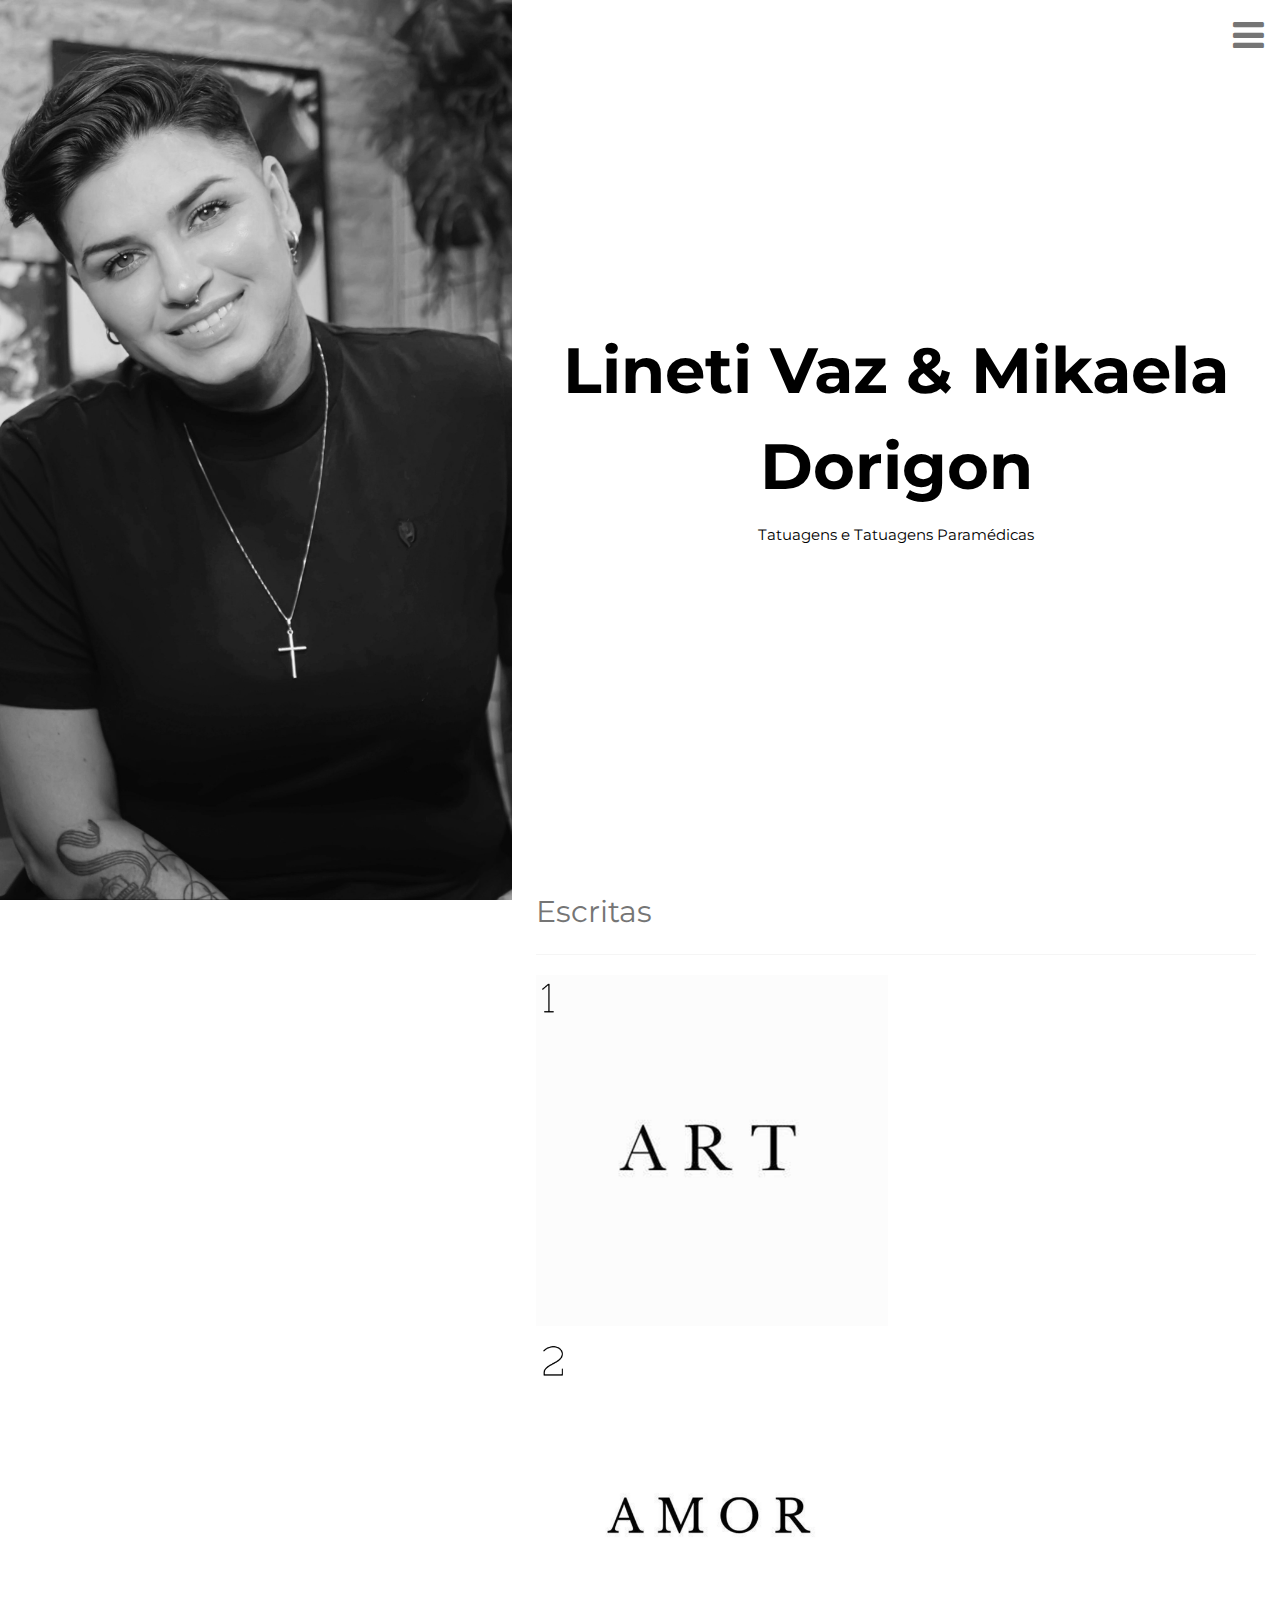
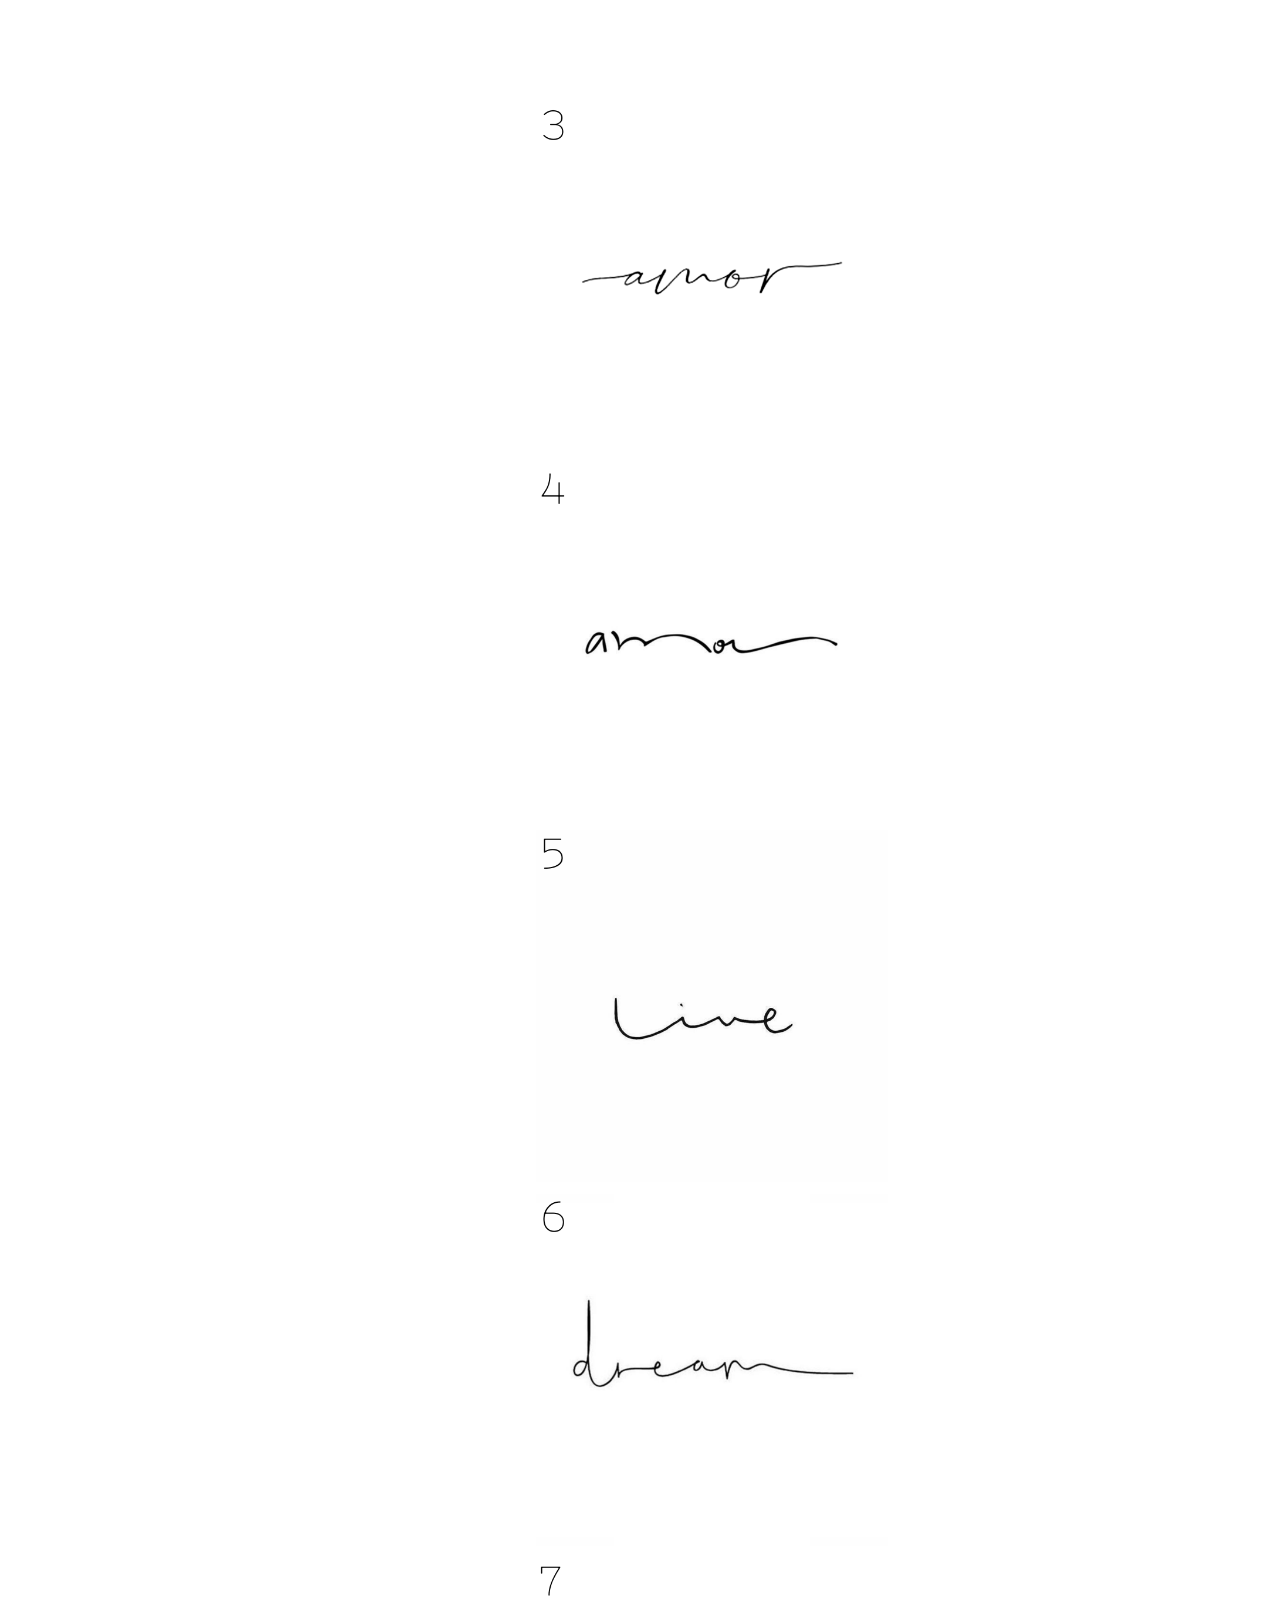
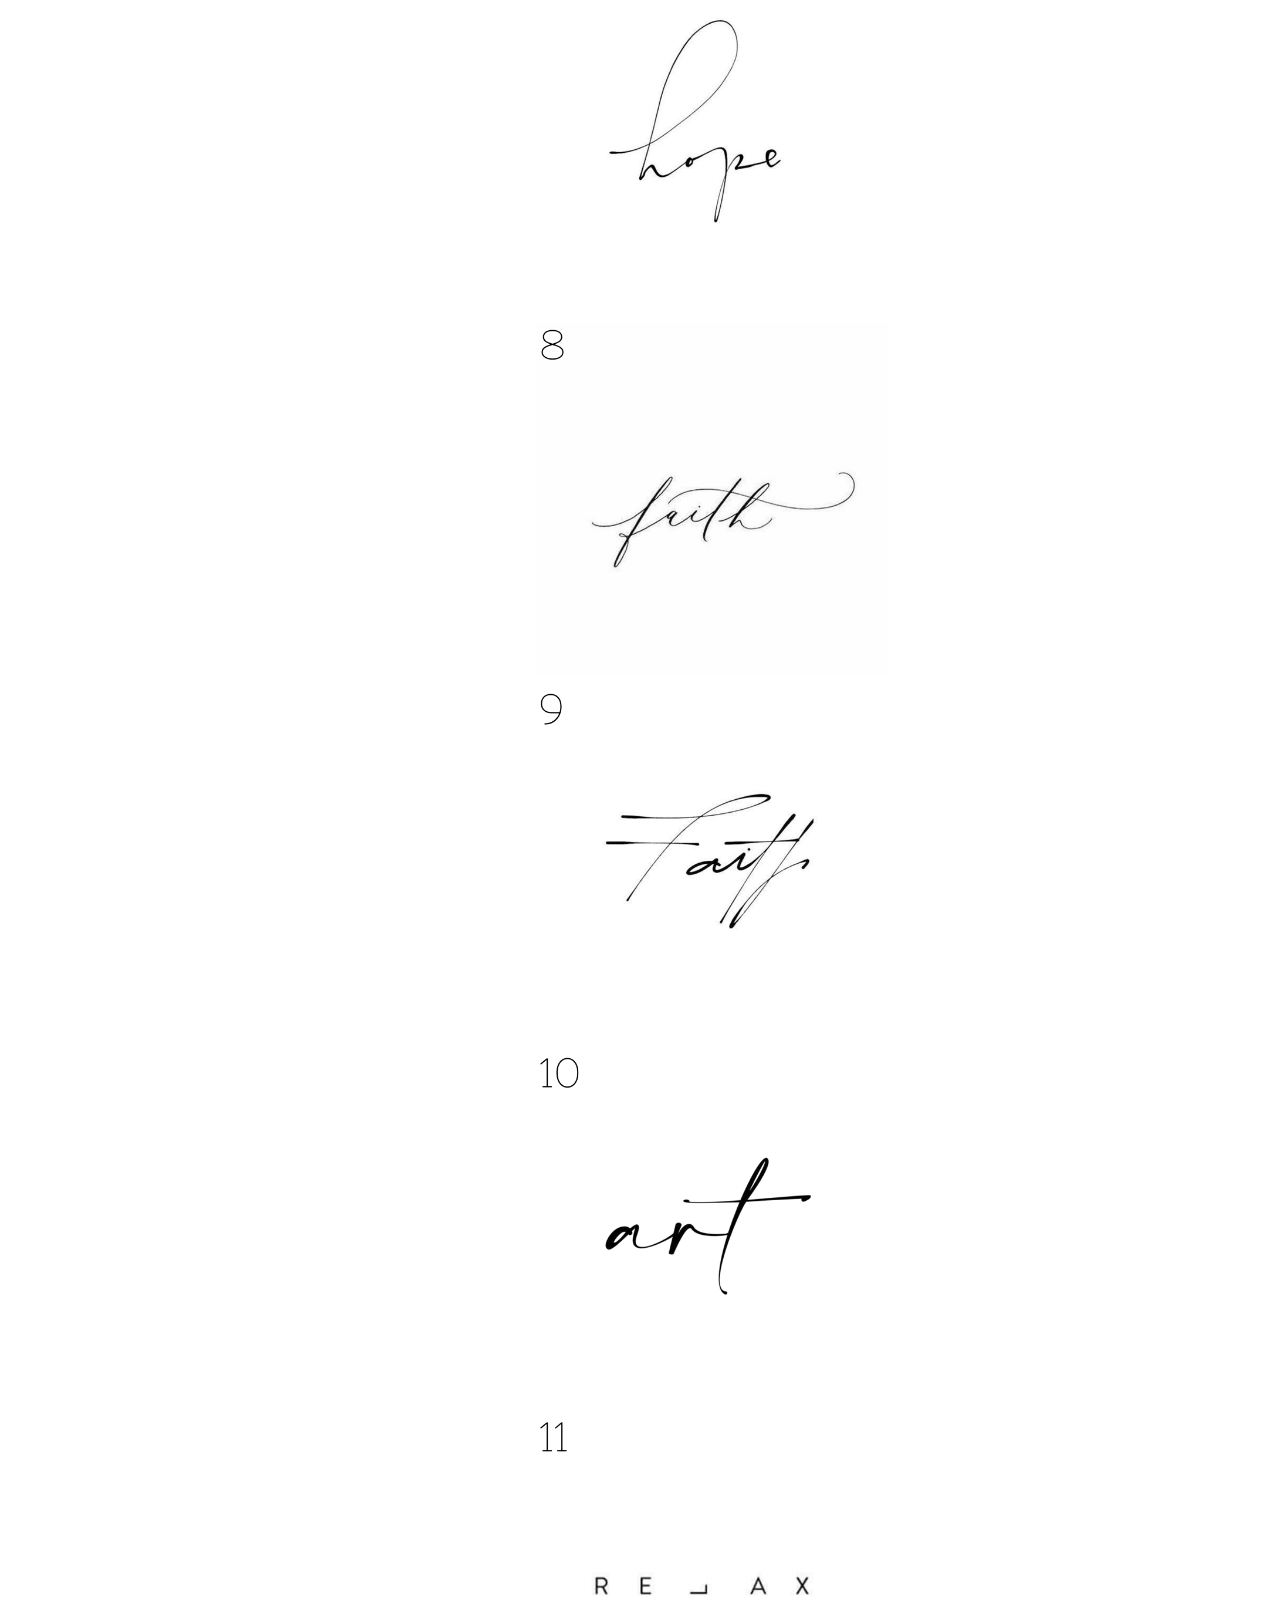
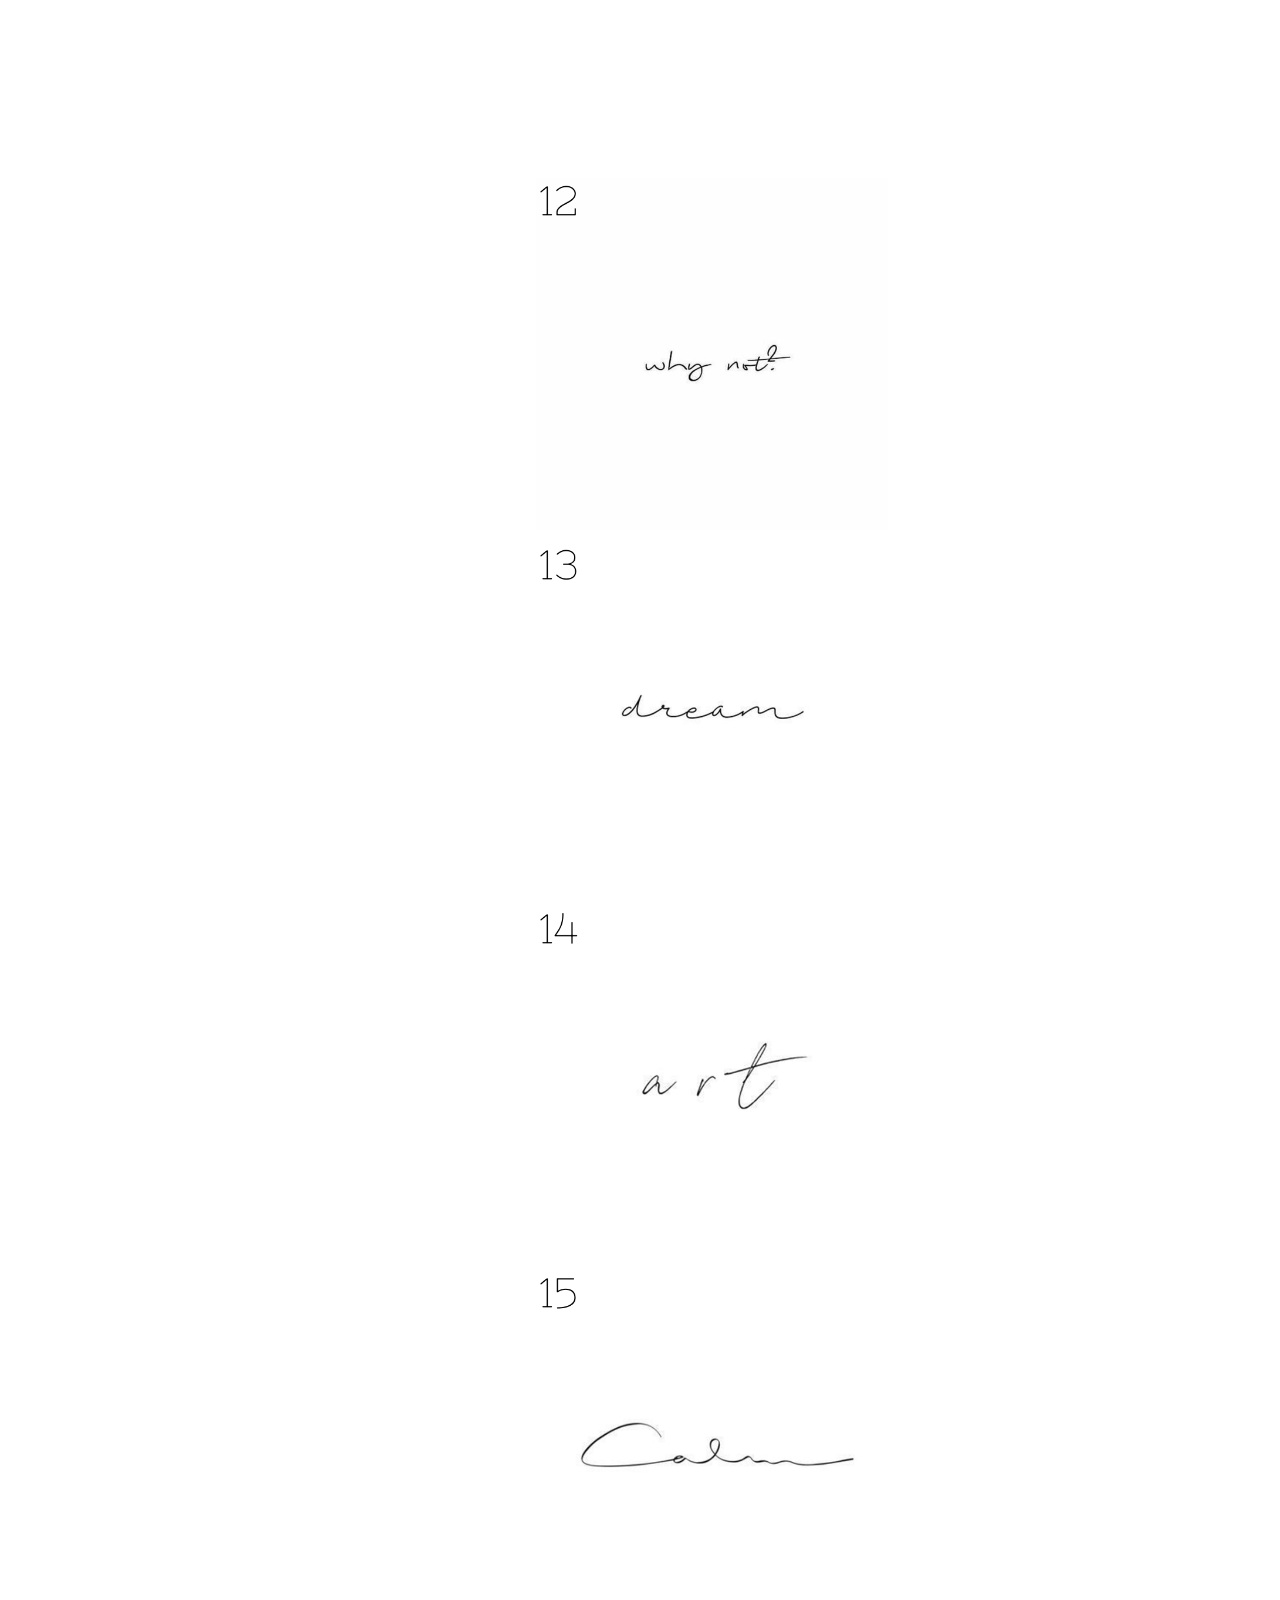
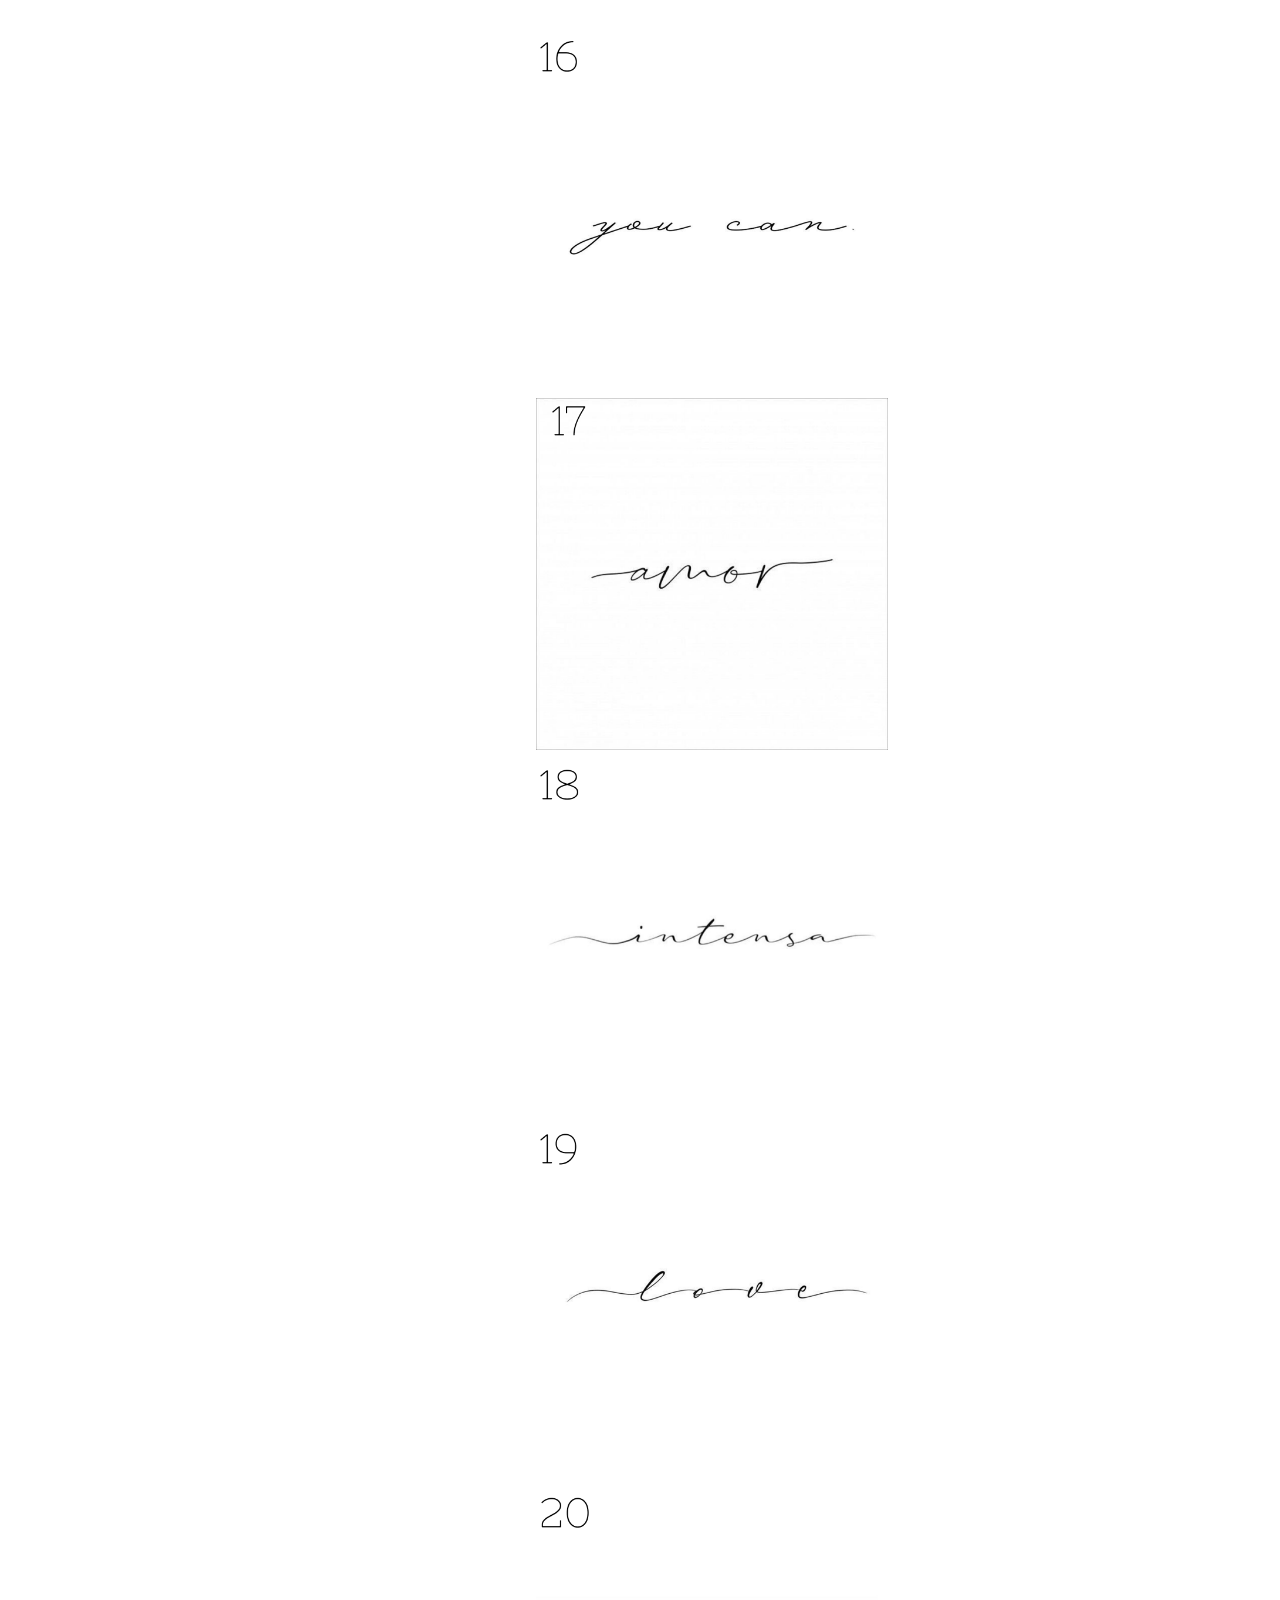
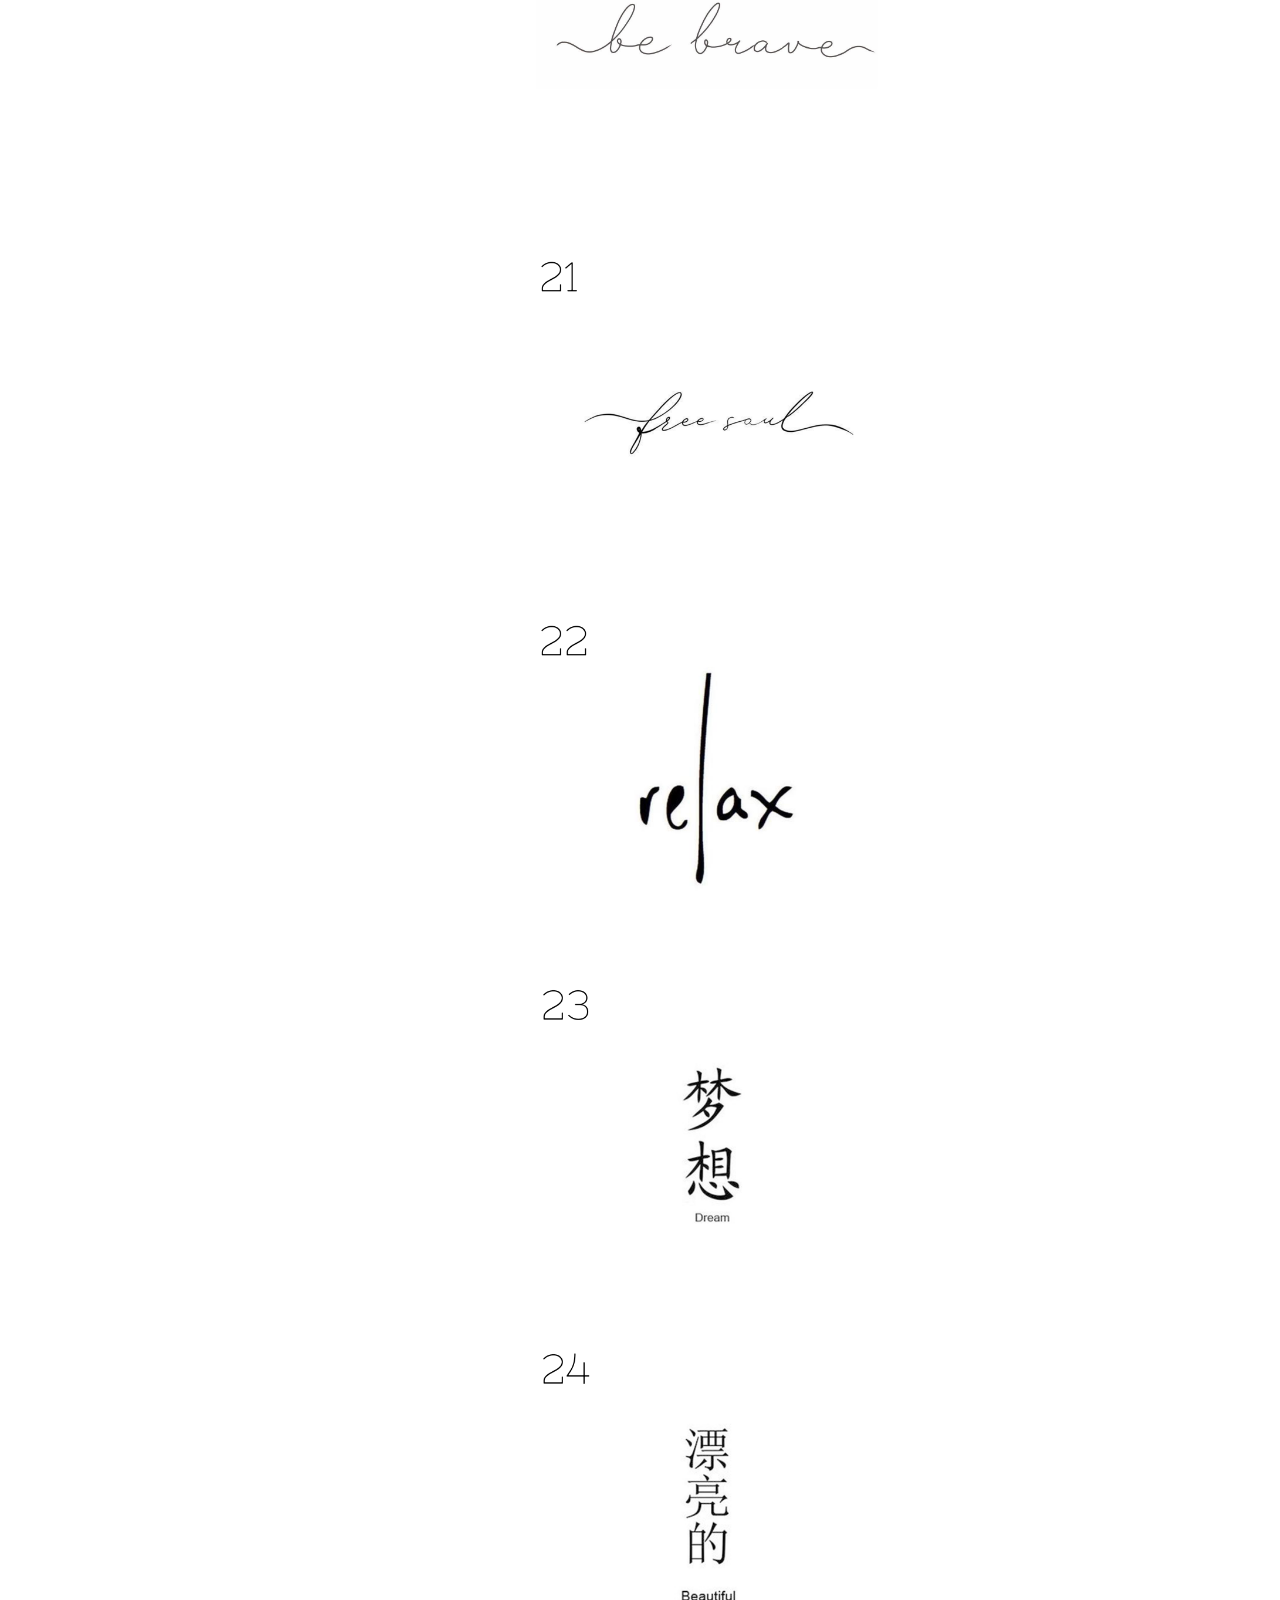
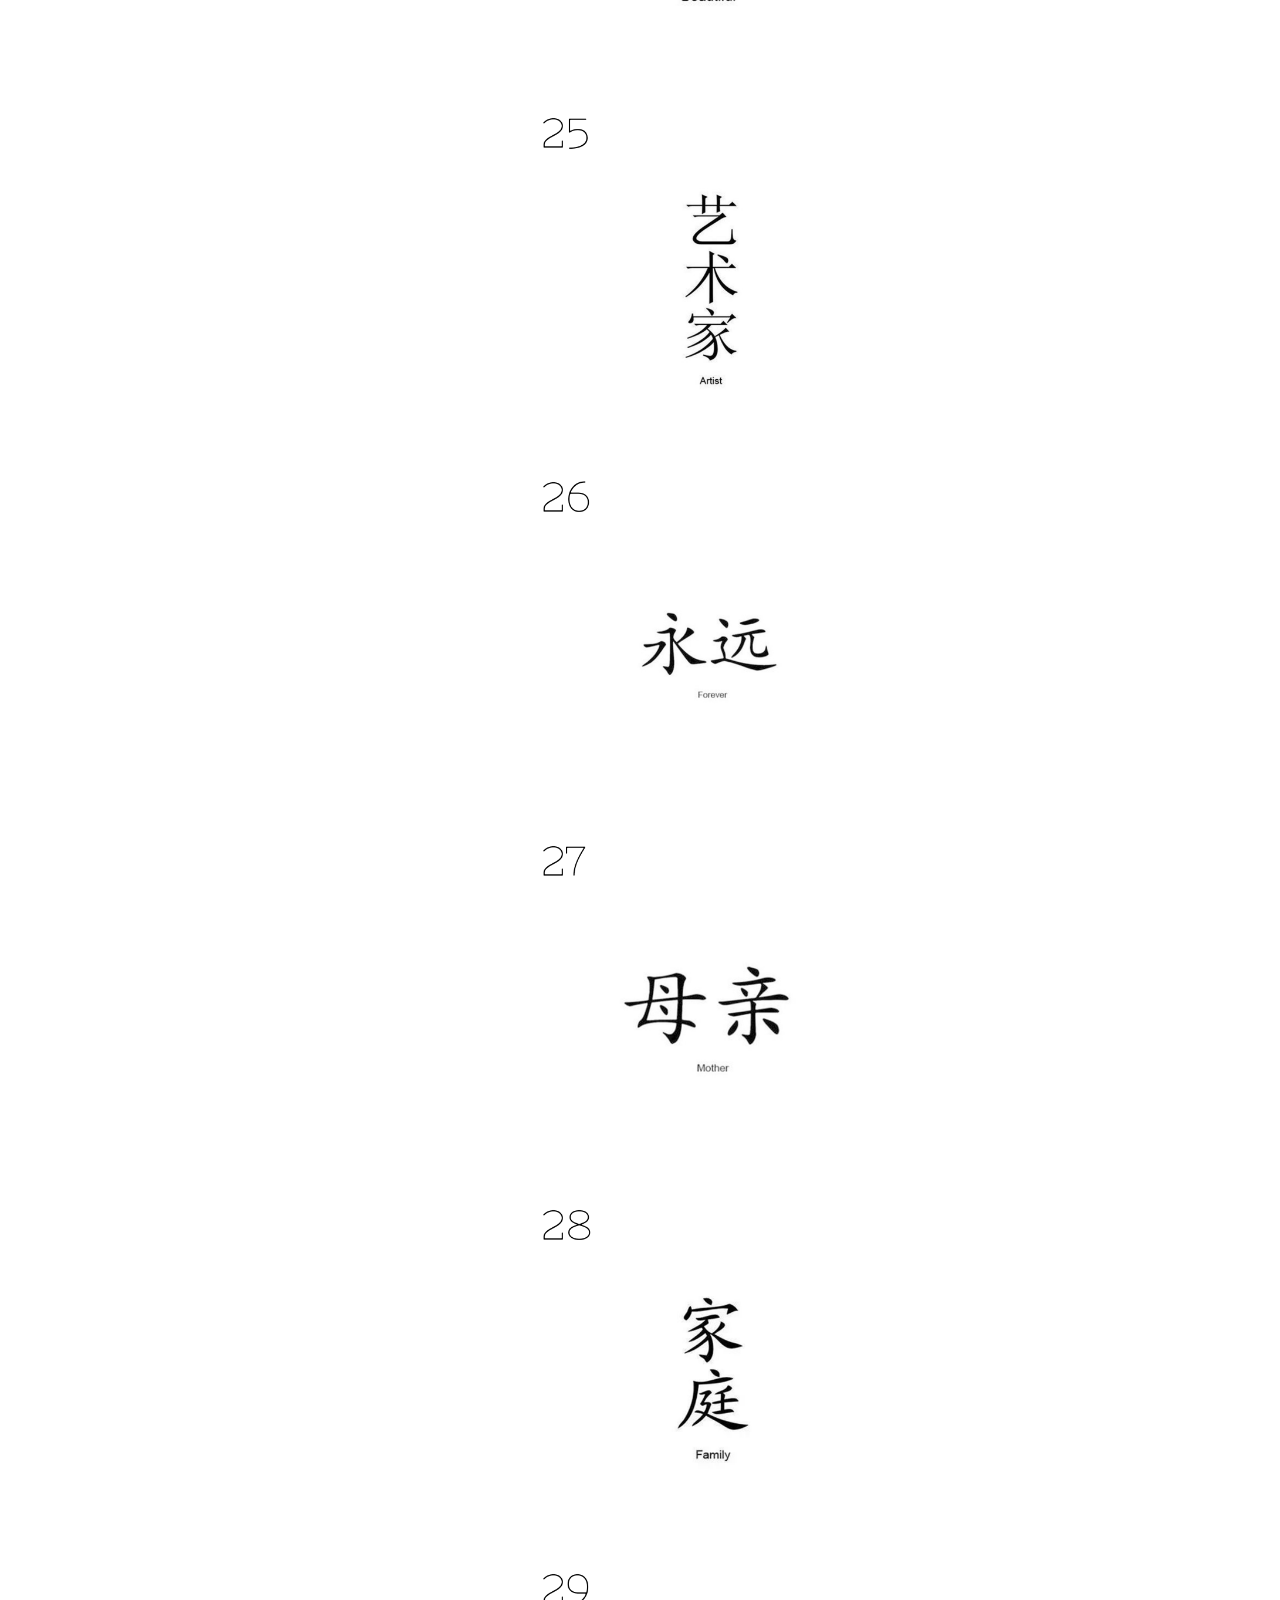
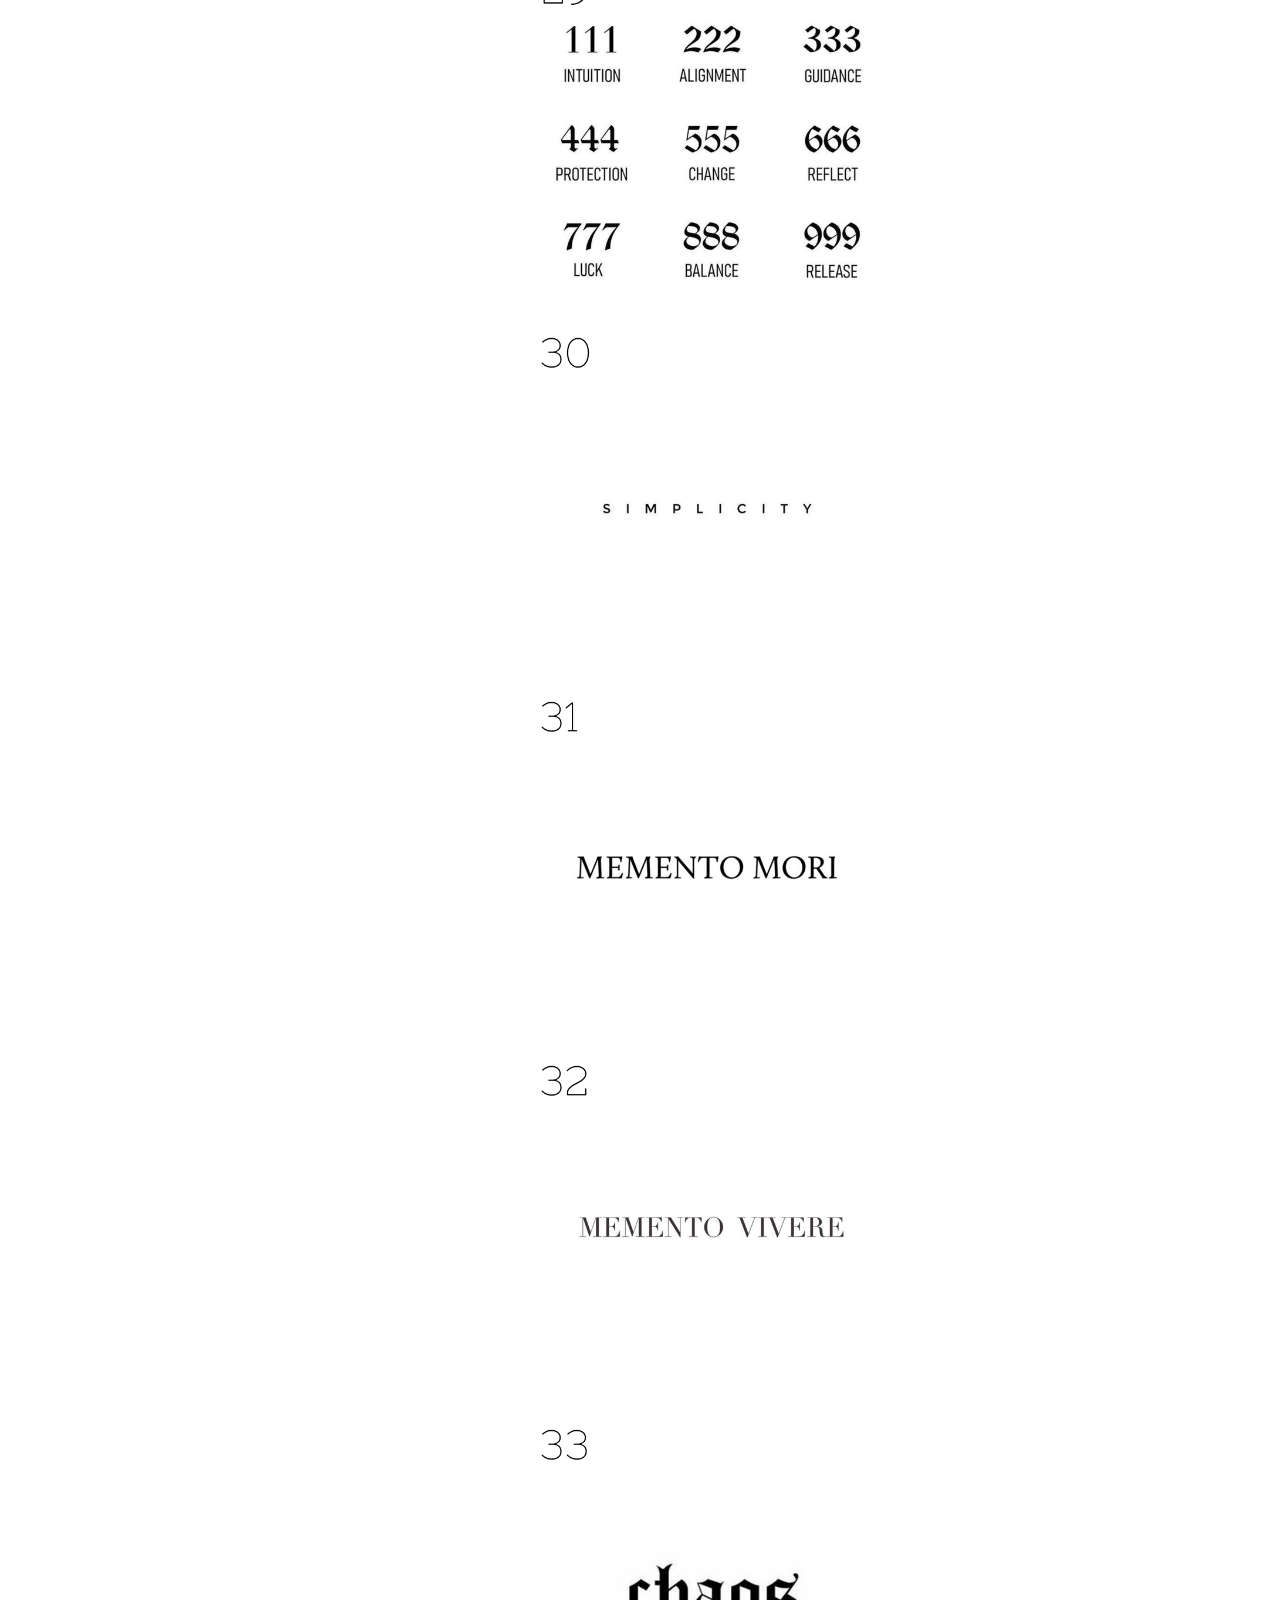
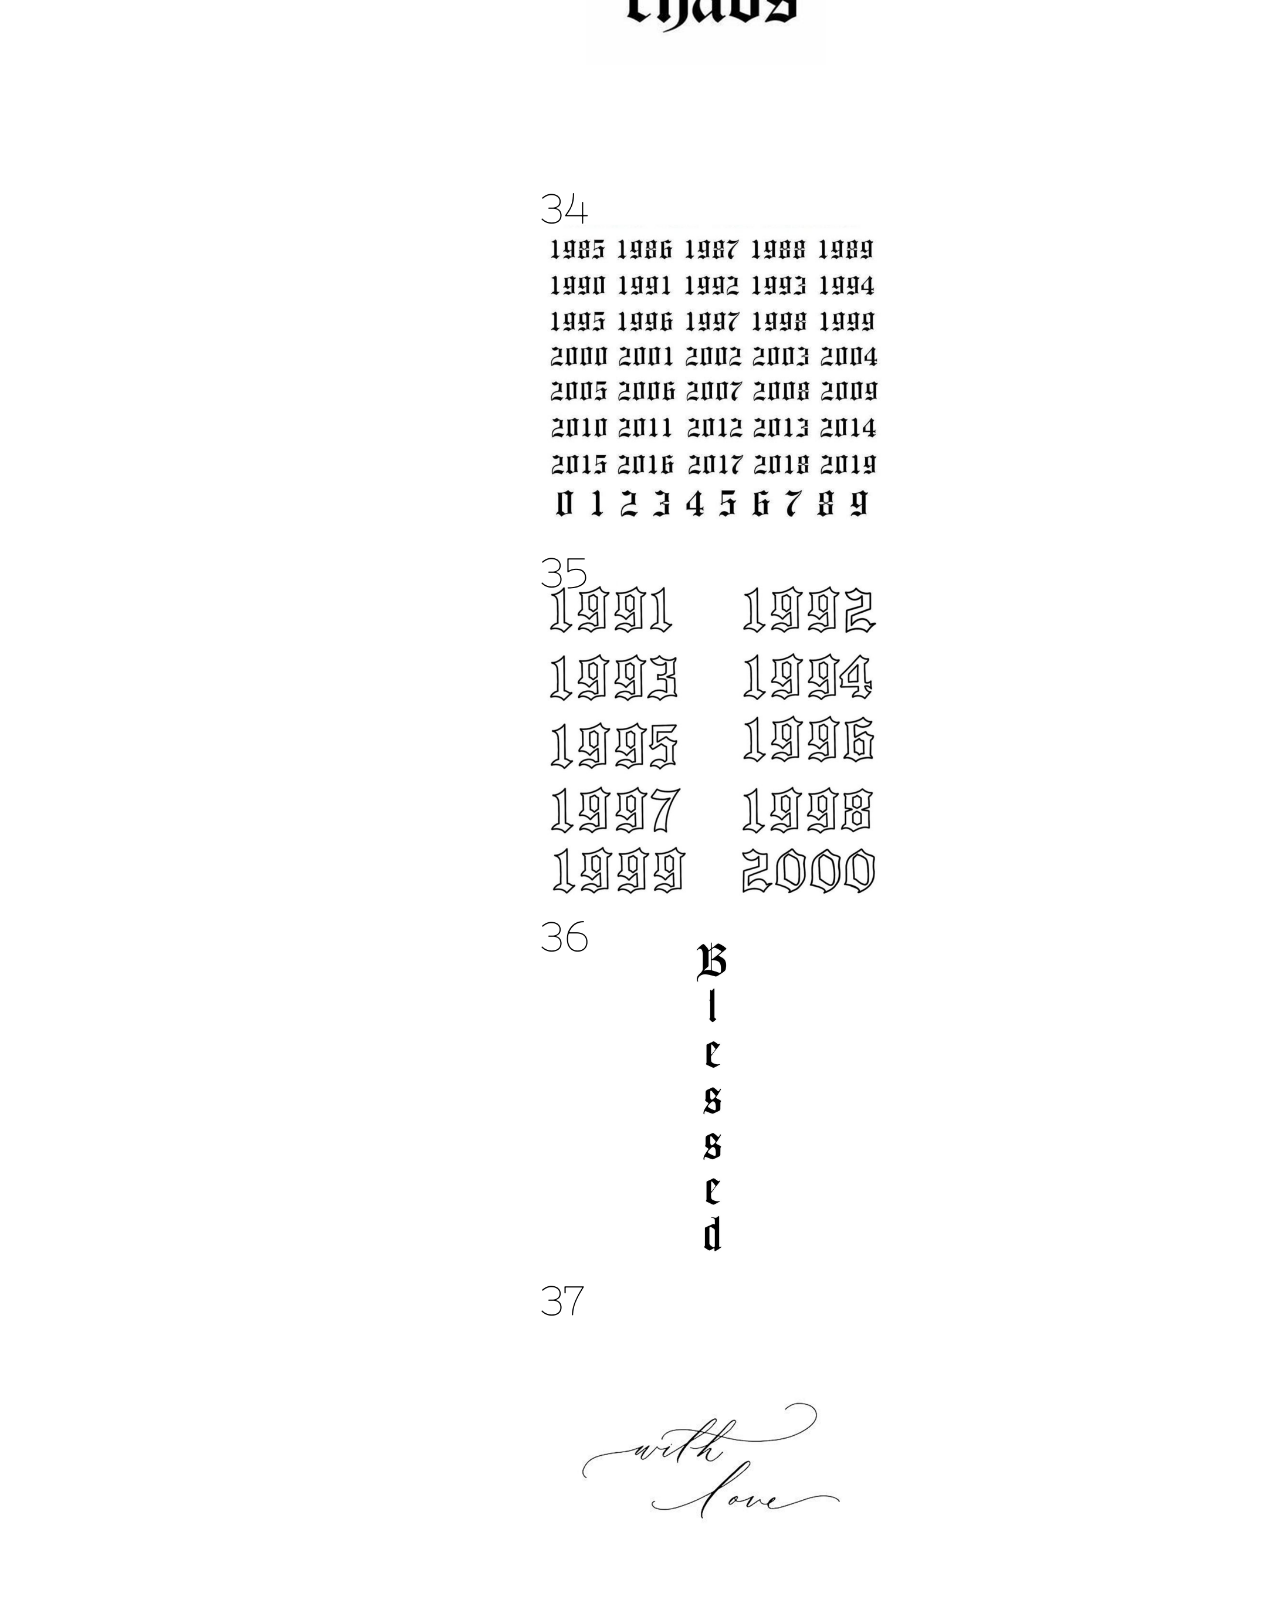
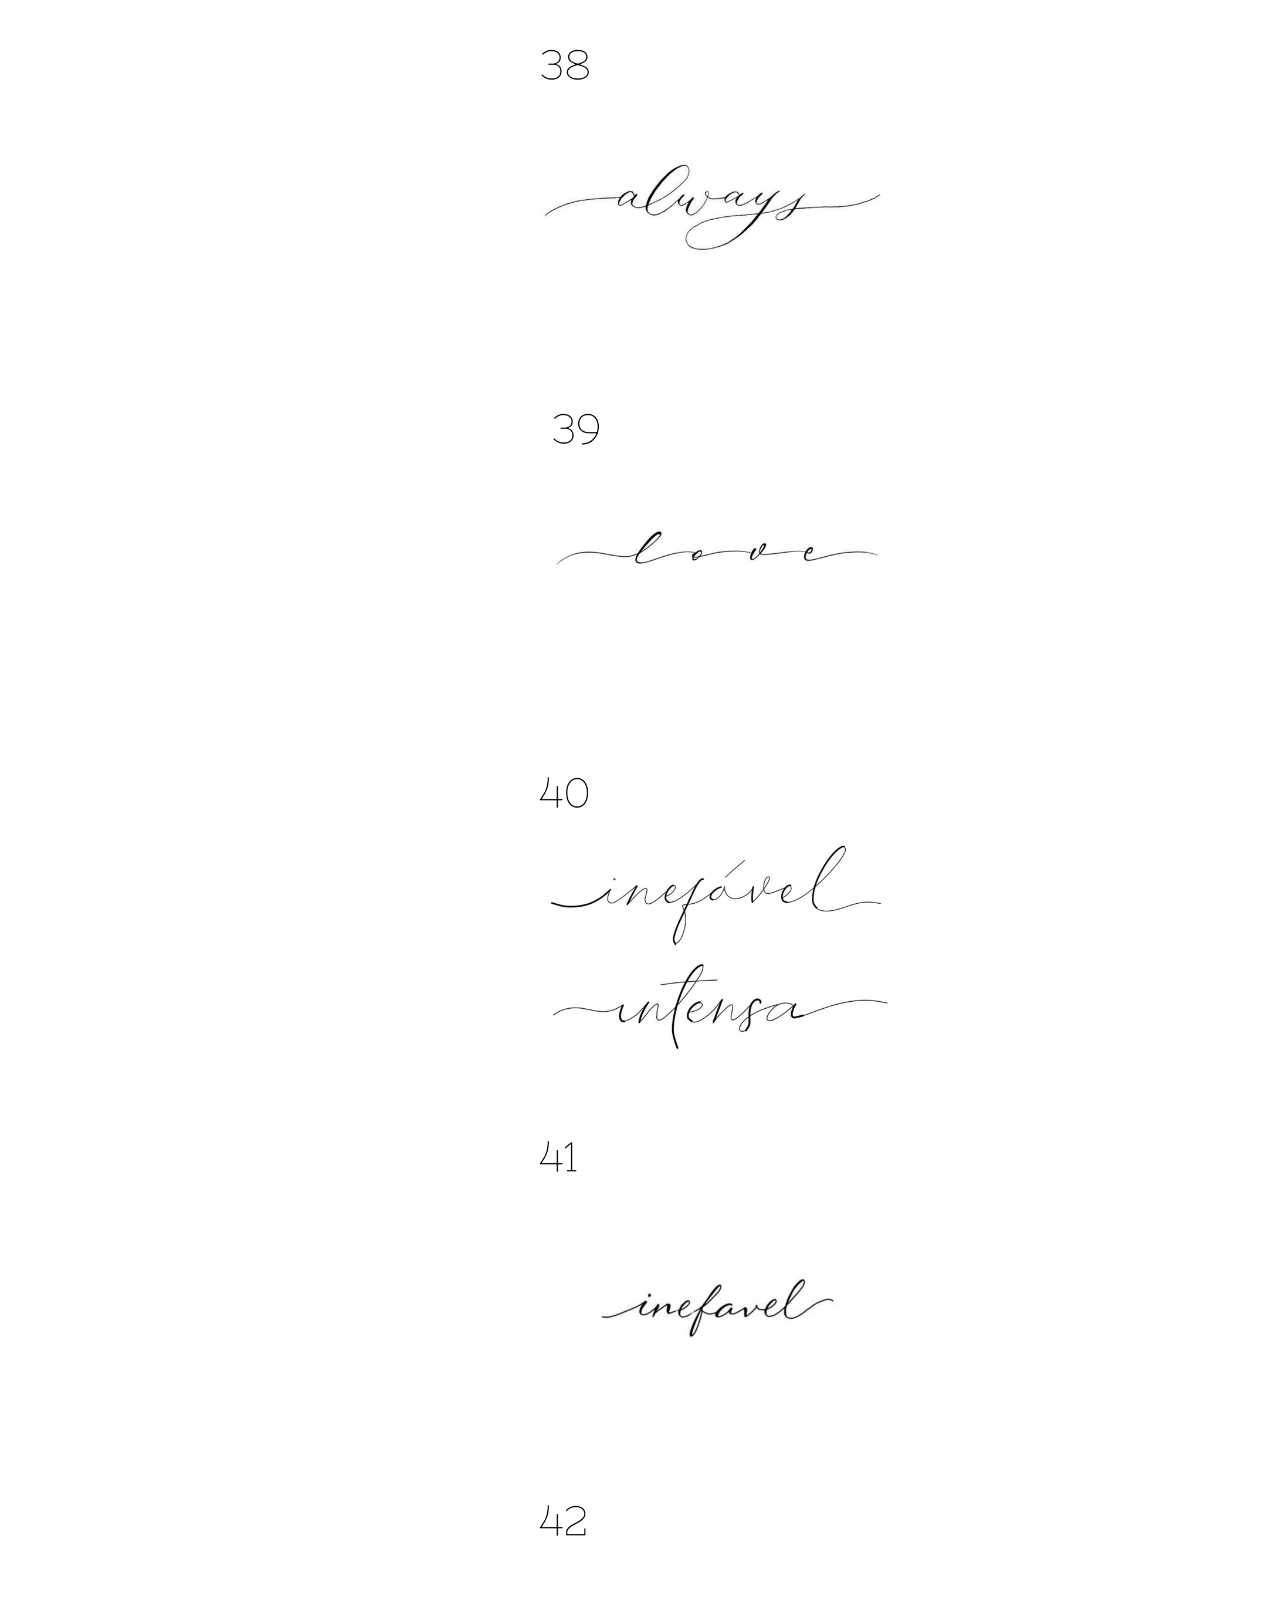
==== index.html @ 9c8e4e70 "ok" ====
<!DOCTYPE html>
<html>
<head>
<title>Lineti Vaz</title>
<meta charset="UTF-8">
<meta name="viewport" content="width=device-width, initial-scale=1">
<link rel="stylesheet" href="./Li.css">
<link rel="stylesheet" href="https://www.w3schools.com/w3css/4/w3.css">
<link rel="stylesheet" href="https://fonts.googleapis.com/css?family=Montserrat">
<link rel="stylesheet" href="https://cdnjs.cloudflare.com/ajax/libs/font-awesome/4.7.0/css/font-awesome.min.css">
<style>
body, h1,h2,h3,h4,h5,h6 {font-family: "Montserrat", sans-serif}
.w3-row-padding img {margin-bottom: 12px}
.bgimg {
  background-position: center;
  background-repeat: no-repeat;
  background-size: cover;
  background-image: url('/thumbnail_IMG-9738.png');
  min-height: 100%;
}
</style>
</head>
<body>

<!-- Sidebar with image -->
<nav class="w3-sidebar w3-hide-medium w3-hide-small" style="width:40%">
  <div class="bgimg"></div>
</nav>

<!-- Hidden Sidebar (reveals when clicked on menu icon)-->
<nav class="w3-sidebar w3-black w3-animate-right w3-xxlarge" style="display:none;padding-top:150px;right:0;z-index:2" id="mySidebar">
  <a href="javascript:void(0)" onclick="closeNav()" class="w3-button w3-black w3-xxxlarge w3-display-topright" style="padding:0 px;">
    <i class="fa fa-remove"></i>
  </a>
  <div class="w3-bar-block w3-center">
    <!-- <a href="#" class="w3-bar-item w3-button w3-text-grey w3-hover-black" onclick="closeNav()">Home</a> -->
    <a href="#portfolio" class="w3-bar-item w3-button w3-text-grey w3-hover-black" onclick="closeNav()">Escritas</a>
    <a href="#fineline" class="w3-bar-item w3-button w3-text-grey w3-hover-black" onclick="closeNav()">Floral</a>
    <a href="#casal" class="w3-bar-item w3-button w3-text-grey w3-hover-black" onclick="closeNav()">Friends & Casal</a>
    <a href="#Profissao" class="w3-bar-item w3-button w3-text-grey w3-hover-black" onclick="closeNav()">Diversas</a>
    <a href="#Signo" class="w3-bar-item w3-button w3-text-grey w3-hover-black" onclick="closeNav()">Signo</a>
    <a href="#fe" class="w3-bar-item w3-button w3-text-grey w3-hover-black" onclick="closeNav()">Fé</a>
    <a href="#Pets" class="w3-bar-item w3-button w3-text-grey w3-hover-black" onclick="closeNav()">Pets</a>
    <a href="#meuportifolio" class="w3-bar-item w3-button w3-text-grey w3-hover-black" onclick="closeNav()">Portfólio</a>
    <!-- <a href="#about" class="w3-bar-item w3-button w3-text-grey w3-hover-black" onclick="closeNav()">About</a> -->
    <a href="#contact" class="w3-bar-item w3-button w3-text-grey w3-hover-black" onclick="closeNav()">Contact</a>
  </div>
</nav>

<!-- Page Content -->
<div class="w3-main w3-padding-large" style="margin-left:40%">

  <!-- Menu icon to open sidebar -->
  <span class="w3-button w3-top w3-white w3-xxlarge w3-text-grey w3-hover-text-black" style="width:auto;right:0;" onclick="openNav()"><i class="fa fa-bars"></i></span>

  <!-- Header -->
  <header class="w3-container w3-center" style="padding:300px 16px; align-items: center;" id="home">
    <h1 class="w3-jumbo"><b>Lineti Vaz & Mikaela Dorigon</b></h1>
    <p>Tatuagens e Tatuagens Paramédicas</p>
    
  </header>

  <!-- Portfolio Section -->
  <div class="w3-padding-32 w3-content" id="portfolio">
    <h2 class="w3-text-grey">Escritas</h2>
    <hr class="w3-opacity">

    <!-- Grid for photos -->
    <div class="w3-row-padding" style="margin:0 -16px">
      <div class="w3-half">
        <img src="/Escrita/1.png" style="width:100%">
        <img src="/Escrita/2.png" style="width:100%">
        <img src="/Escrita/3.png" style="width:100%">
        <img src="/Escrita/4.png" style="width:100%">
        <img src="/Escrita/5.png" style="width:100%">
        <img src="/Escrita/6.png" style="width:100%">
        <img src="/Escrita/7.png" style="width:100%">
        <img src="/Escrita/8.png" style="width:100%">
        <img src="/Escrita/9.png" style="width:100%">
        <img src="/Escrita/10.png" style="width:100%">
        <img src="/Escrita/11.png" style="width:100%">
        <img src="/Escrita/12.png" style="width:100%">
        <img src="/Escrita/13.png" style="width:100%">
        <img src="/Escrita/14.png" style="width:100%">
        <img src="/Escrita/15.png" style="width:100%">
        <img src="/Escrita/16.png" style="width:100%">
        <img src="/Escrita/17.png" style="width:100%">
        <img src="/Escrita/18.png" style="width:100%">
        <img src="/Escrita/19.png" style="width:100%">
        <img src="/Escrita/20.png" style="width:100%">
        <img src="/Escrita/21.png" style="width:100%">
        <img src="/Escrita/22.png" style="width:100%">
        <img src="/Escrita/1N.png" style="width:100%">
        <img src="/Escrita/2N.png" style="width:100%">
        <img src="/Escrita/3N.png" style="width:100%">
        <img src="/Escrita/4N.png" style="width:100%">
        <img src="/Escrita/5N.png" style="width:100%">
        <img src="/Escrita/6N.png" style="width:100%">
        <img src="/Escrita/7N.png" style="width:100%">
        <img src="/Escrita/8N.png" style="width:100%">
        <img src="/Escrita/9N.png" style="width:100%">
        <img src="/Escrita/10N.png" style="width:100%">
        <img src="/Escrita/11N.png" style="width:100%">
        <img src="/Escrita/12N.png" style="width:100%">
        <img src="/Escrita/13N.png" style="width:100%">
        <img src="/Escrita/14N.png" style="width:100%">
        <img src="/Escrita/15N.png" style="width:100%">
        <img src="/Escrita/16N.png" style="width:100%">
        <img src="/Escrita/17N.png" style="width:100%">
        <img src="/Escrita/18N.png" style="width:100%">
        <img src="/Escrita/19N.png" style="width:100%">
        <img src="/Escrita/20N.png" style="width:100%">
        <img src="/Escrita/21N.png" style="width:100%">
        <img src="/Escrita/22N.png" style="width:100%">
        <img src="/Escrita/23N.png" style="width:100%">
        <img src="/Escrita/24N.png" style="width:100%">
        <img src="/Escrita/25N.png" style="width:100%">
        <img src="/Escrita/26N.png" style="width:100%">
        <img src="/Escrita/27N.png" style="width:100%">
        <img src="/Escrita/28N.png" style="width:100%">
        <img src="/Escrita/29N.png" style="width:100%">
        <img src="/Escrita/30N.png" style="width:100%">
        <img src="/Escrita/31N.png" style="width:100%">
        <img src="/Escrita/32N.png" style="width:100%">
        <img src="/Escrita/33N.png" style="width:100%">
        <img src="/Escrita/34N.png" style="width:100%">
        <img src="/Escrita/35N.png" style="width:100%">
        
        
        
      </div>

      <!-- <div class="w3-half">
        <img src="/letras/download - 2024-05-11T165117.909.jpg" style="width:100%">
        <img src="/letras/download - 2024-05-11T165112.436.jpg" style="width:100%">
        <img src="/letras/download - 2024-05-11T165106.991.jpg" style="width:100%">
        <img src="/letras/download - 2024-05-11T165059.168.jpg" style="width:100%">
        <img src="/letras/download - 2024-05-11T165055.272.jpg" style="width:100%">
        
      </div> -->
    <!-- End photo grid -->
    </div>
  <!-- End Portfolio Section -->
  </div>
  <!-- Fineline Section -->
  <div class="w3-padding-32 w3-content" id="fineline">
    <h2 class="w3-text-grey">Floral</h2>
    <hr class="w3-opacity">

    <!-- Grid for photos -->
    <div class="w3-row-padding" style="margin:0 -16px">
      <div class="w3-half">
        <img src="/Florais/1.png" style="width:100%">
        <img src="/Florais/2.png" style="width:100%">
        <img src="/Florais/3.png" style="width:100%">
        <img src="/Florais/4.png" style="width:100%">
        <img src="/Florais/5.png" style="width:100%">
        <img src="/Florais/6.png" style="width:100%">
        <img src="/Florais/7.png" style="width:100%">
        <img src="/Florais/8.png" style="width:100%">
        <img src="/Florais/9.png" style="width:100%">
        <img src="/Florais/10.png" style="width:100%">
        <img src="/Florais/11.png" style="width:100%">
        <img src="/Florais/12.png" style="width:100%">
        <img src="/Florais/13.png" style="width:100%">
        <img src="/Florais/14.png" style="width:100%">
        <img src="/Florais/15.png" style="width:100%">
        <img src="/Florais/16.png" style="width:100%">
        <img src="/Florais/17.png" style="width:100%">
        <img src="/Florais/18.png" style="width:100%">
        <img src="/Florais/19.png" style="width:100%">
        <img src="/Florais/20.png" style="width:100%">
        <img src="/Florais/21.png" style="width:100%">
        <img src="/Florais/22.png" style="width:100%">
        <img src="/Florais/23.png" style="width:100%">
        <img src="/Florais/24.png" style="width:100%">
        <img src="/Florais/25.png" style="width:100%">
        <img src="/Florais/26.png" style="width:100%">
        <img src="/Florais/27.png" style="width:100%">
        <img src="/Florais/28.png" style="width:100%">
        <img src="/Florais/29.png" style="width:100%">
        <img src="/Florais/30.png" style="width:100%">
        <img src="/Florais/31.png" style="width:100%">
        <img src="/Florais/32.png" style="width:100%">
        <img src="/Florais/33.png" style="width:100%">
        <img src="/Florais/34.png" style="width:100%">
        <img src="/Florais/35.png" style="width:100%">
        <img src="/Florais/36.png" style="width:100%">
        <img src="/Florais/37.png" style="width:100%">
        <img src="/Florais/38.png" style="width:100%">
        <img src="/Florais/39.png" style="width:100%">
        <img src="/Florais/40.png" style="width:100%">
        <img src="/Florais/41.png" style="width:100%">
        <img src="/Florais/42.png" style="width:100%">
        
        
      </div>

      <!-- <div class="w3-half">
        <img src="/fineline/download - 2024-05-11T170424.970 - Copia.jpg" style="width:100%">
        <img src="/fineline/download - 2024-05-11T170413.614 - Copia.jpg" style="width:100%">
        <img src="/fineline/download - 2024-05-11T170413.614 - Copia.jpg" style="width:100%">
        <img src="/fineline/download - 2024-05-11T164956.587 - Copia.jpg" style="width:100%">
        <img src="/fineline/download - 2024-05-11T170344.094 - Copia.jpg" style="width:100%">
        <img src="/fineline/download - 2024-05-11T164946.750 - Copia.jpg" style="width:100%">
        <img src="/fineline/download - 2024-05-11T164940.292 - Copia.jpg" style="width:100%">
        
        
      </div> -->
    <!-- End photo grid -->
    </div>
  <!-- End Portfolio Section -->
  </div>
  <!-- Fineline Section -->
  <div class="w3-padding-32 w3-content" id="casal">
    <h2 class="w3-text-grey">Friends & Casal</h2>
    <hr class="w3-opacity">

    <!-- Grid for photos -->
    <div class="w3-row-padding" style="margin:0 -16px">
      <div class="w3-half">
        <img src="/Amizade e Casal/1.png" style="width:100%">
        <img src="/Amizade e Casal/2.png" style="width:100%">
        <img src="/Amizade e Casal/3.png" style="width:100%">
        <img src="/Amizade e Casal/4.png" style="width:100%">
        <img src="/Amizade e Casal/5.png" style="width:100%">
        <img src="/Amizade e Casal/6.png" style="width:100%">
        <img src="/Amizade e Casal/7.png" style="width:100%">
        <img src="/Amizade e Casal/8.png" style="width:100%">
        <img src="/Amizade e Casal/9.png" style="width:100%">
        <img src="/Amizade e Casal/10.png" style="width:100%">
        <img src="/Amizade e Casal/11.png" style="width:100%">
        <img src="/Amizade e Casal/12.png" style="width:100%">
        <img src="/Amizade e Casal/13.png" style="width:100%">
        <img src="/Amizade e Casal/14.png" style="width:100%">
        <img src="/Amizade e Casal/15.png" style="width:100%">
        <img src="/Amizade e Casal/16.png" style="width:100%">
        <img src="/Amizade e Casal/17.png" style="width:100%">
        <img src="/Amizade e Casal/18.png" style="width:100%">
        <img src="/Amizade e Casal/19.png" style="width:100%">
        <img src="/Amizade e Casal/20.png" style="width:100%">
        <img src="/Amizade e Casal/21.png" style="width:100%">
        <img src="/Amizade e Casal/22.png" style="width:100%">
        <img src="/Amizade e Casal/23.png" style="width:100%">
        <img src="/Amizade e Casal/24.png" style="width:100%">
        <img src="/Amizade e Casal/25.png" style="width:100%">
        <img src="/Amizade e Casal/26.png" style="width:100%">
        <img src="/Amizade e Casal/27.png" style="width:100%">
        <img src="/Amizade e Casal/28.png" style="width:100%">
        <img src="/Amizade e Casal/29.png" style="width:100%">
        <img src="/Amizade e Casal/30.png" style="width:100%">
        <img src="/Amizade e Casal/31.png" style="width:100%">
        <img src="/Amizade e Casal/32.png" style="width:100%">
        <img src="/Amizade e Casal/33.png" style="width:100%">
        <img src="/Amizade e Casal/34.png" style="width:100%">
        <img src="/Amizade e Casal/35.png" style="width:100%">
        <img src="/Amizade e Casal/36.png" style="width:100%">
        <img src="/Amizade e Casal/37.png" style="width:100%">
        <img src="/Amizade e Casal/38.png" style="width:100%">
        <img src="/Amizade e Casal/39.png" style="width:100%">
        <img src="/Amizade e Casal/40.png" style="width:100%">
        <img src="/Amizade e Casal/41.png" style="width:100%">
        <img src="/Amizade e Casal/42.png" style="width:100%">
        
        
      </div>

      <!-- <div class="w3-half">
        <img src="/Casal/download - 2024-05-11T171555.486.jpg" style="width:100%">
        <img src="/Casal/minimalist tattoo designs _ matching minimal tattoos.jpg" style="width:100%">
       
        
      </div> -->
    <!-- End photo grid -->
    </div>
  <!-- End Portfolio Section -->
  </div>
  <div class="w3-padding-32 w3-content" id="Profissao">
    <h2 class="w3-text-grey">Diversas</h2>
    <hr class="w3-opacity">

    <!-- Grid for photos -->
    <div class="w3-row-padding" style="margin:0 -16px">
      <div class="w3-half">
        <img src="/Variadas/1.png" style="width:100%">
        <img src="/Variadas/2.png" style="width:100%">
        <img src="/Variadas/3.png" style="width:100%">
        <img src="/Variadas/4.png" style="width:100%">
        <img src="/Variadas/5.png" style="width:100%">
        <img src="/Variadas/6.png" style="width:100%">
        <img src="/Variadas/7.png" style="width:100%">
        <img src="/Variadas/8.png" style="width:100%">
        <img src="/Variadas/9.png" style="width:100%">
        <img src="/Variadas/10.png" style="width:100%">
        <img src="/Variadas/11.png" style="width:100%">
        <img src="/Variadas/12.png" style="width:100%">
        <img src="/Variadas/13.png" style="width:100%">
        <img src="/Variadas/14.png" style="width:100%">
        <img src="/Variadas/15.png" style="width:100%">
        <img src="/Variadas/16.png" style="width:100%">
        <img src="/Variadas/17.png" style="width:100%">
        <img src="/Variadas/18.png" style="width:100%">
        <img src="/Variadas/19.png" style="width:100%">
        <img src="/Variadas/20.png" style="width:100%">
        <img src="/Variadas/21.png" style="width:100%">
        <img src="/Variadas/22.png" style="width:100%">
        <img src="/Variadas/23.png" style="width:100%">
        <img src="/Variadas/24.png" style="width:100%">
        <img src="/Variadas/25.png" style="width:100%">
        <img src="/Variadas/26.png" style="width:100%">
        <img src="/Variadas/27.png" style="width:100%">
        <img src="/Variadas/28.png" style="width:100%">
        <img src="/Variadas/29.png" style="width:100%">
        <img src="/Variadas/30.png" style="width:100%">
        <img src="/Variadas/31.png" style="width:100%">
        <img src="/Variadas/32.png" style="width:100%">
        <img src="/Variadas/33.png" style="width:100%">
        <img src="/Variadas/34.png" style="width:100%">
        <img src="/Variadas/35.png" style="width:100%">
        <img src="/Variadas/36.png" style="width:100%">
        <img src="/Variadas/37.png" style="width:100%">
        <img src="/Variadas/38.png" style="width:100%">
        <img src="/Variadas/39.png" style="width:100%">
        <img src="/Variadas/40.png" style="width:100%">
        <img src="/Variadas/41.png" style="width:100%">
        <img src="/Variadas/42.png" style="width:100%">
        
        
        
      </div>

      <!-- <div class="w3-half">
        <img src="/Casal/download - 2024-05-11T171555.486.jpg" style="width:100%">
        <img src="/Casal/minimalist tattoo designs _ matching minimal tattoos.jpg" style="width:100%">
       
        
      </div> -->
    <!-- End photo grid -->
    </div>
  <!-- End Portfolio Section -->
  </div>
  <div class="w3-padding-32 w3-content" id="Signo">
    <h2 class="w3-text-grey">Signos</h2>
    <hr class="w3-opacity">

    <!-- Grid for photos -->
    <div class="w3-row-padding" style="margin:0 -16px">
      <div class="w3-half">
        <img src="/Signo/1.png" style="width:100%">
        <img src="/Signo/2.png" style="width:100%">
        <img src="/Signo/3.png" style="width:100%">
        <img src="/Signo/4.png" style="width:100%">
        <img src="/Signo/5.png" style="width:100%">
        <img src="/Signo/6.png" style="width:100%">
        
        
      </div>

      <!-- <div class="w3-half">
        <img src="/Casal/download - 2024-05-11T171555.486.jpg" style="width:100%">
        <img src="/Casal/minimalist tattoo designs _ matching minimal tattoos.jpg" style="width:100%">
       
        
      </div> -->
    <!-- End photo grid -->
    </div>
  <!-- End Portfolio Section -->
  
  <div class="w3-padding-32 w3-content" id="fe">
    <h2 class="w3-text-grey">Fé</h2>
    <hr class="w3-opacity">

    <!-- Grid for photos -->
    <div class="w3-row-padding" style="margin:0 -16px">
      <div class="w3-half">
        <img src="/Fé/1.png" style="width:100%">
        <img src="/Fé/2.png" style="width:100%">
        <img src="/Fé/3.png" style="width:100%">
        <img src="/Fé/4.png" style="width:100%">
        <img src="/Fé/5.png" style="width:100%">
        <img src="/Fé/6.png" style="width:100%">
        <img src="/Fé/7.png" style="width:100%">
        <img src="/Fé/8.png" style="width:100%">
        <img src="/Fé/9.png" style="width:100%">
        
        
      </div>

      <!-- <div class="w3-half">
        <img src="/Casal/download - 2024-05-11T171555.486.jpg" style="width:100%">
        <img src="/Casal/minimalist tattoo designs _ matching minimal tattoos.jpg" style="width:100%">
       
        
      </div> -->
    <!-- End photo grid -->
    </div>
  <!-- End Portfolio Section -->
  </div>
  <!-- Fineline Section -->
  <div class="w3-padding-32 w3-content" id="Fe">
    <h2 class="w3-text-grey">Fé</h2>
    <hr class="w3-opacity">

    <!-- Grid for photos -->
    <div class="w3-row-padding" style="margin:0 -16px">
      <div class="w3-half">
        <img src="/Religiosa/download - 2024-05-11T172044.518.jpg" style="width:100%">
        <img src="/Religiosa/download - 2024-05-11T172040.614.jpg" style="width:100%">
        <img src="/Religiosa/download - 2024-05-11T172036.293.jpg" style="width:100%">
        <img src="/Religiosa/download - 2024-05-11T172006.909.jpg" style="width:100%">
        
      </div>

      <div class="w3-half">
        <img src="/Religiosa/download - 2024-05-11T171951.666.jpg" style="width:100%">
        <img src="/Religiosa/download - 2024-05-11T171935.445.jpg" style="width:100%">
        <img src="/Religiosa/download - 2024-05-11T171931.991.jpg" style="width:100%">
        
        
      </div>
    <!-- End photo grid -->
    </div>
  
  <!-- Portifolio Section -->
  <div class="w3-padding-32 w3-content" id="meuportifolio">
    <h2 class="w3-text-grey">Portfólio</h2>
    <hr class="w3-opacity">

    <!-- Grid for photos -->
    <div class="w3-row-padding" style="margin:0 -16px">
      <div class="w3-half">
        <img src="/IMG_0048.jpg" style="width:100%">
        <img src="/IMG_1608.jpg" style="width:100%">
        <img src="/IMG_8028.jpg" style="width:100%">
        <img src="/IMG-1780.png" style="width:100%">
        <img src="/FA3385E7-7723-4477-A23C-3EC636940910.png" style="width:100%">
      </div>

      <div class="w3-half">
        <img src="/IMG_8342.jpg" style="width:100%">
        <img src="/IMG-2562.png" style="width:100%">
        <img src="/IMG-1807.png" style="width:100%">
        <img src="/IMG-2562.png" style="width:100%">
        <img src="/IMG-1142.png" style="width:100%">
        
      </div>
    <!-- End photo grid -->
    </div>
  <!-- End Portfolio Section -->
  </div>

  <!-- About Section -->
  <!-- <div class="w3-content w3-justify w3-text-grey w3-padding-32" id="about">
    <h2>About</h2>
    <hr class="w3-opacity">
    <h2>Lineti vaz</h2>
          <p>Meu nome é Lineti Vaz</p>
          <p>tenho studio na cidade de
            Franca e agora tbm em Ribeirão Preto!</p>
          <p>Sou especialista em realismo, micro realismo,
            Fineline e tatuagem paramédica em areolas!</p>
    <h3 class="w3-padding-16">Minhas Especialidades</h3>
    <p class="w3-wide">Microrealismo</p>
    <div class="w3-light-grey">
      <div class="w3-container w3-center w3-padding-small w3-dark-grey" style="width:100%"></div>
    </div>
    <p class="w3-wide">Fineline</p>
    <div class="w3-light-grey">
      <div class="w3-container w3-center w3-padding-small w3-dark-grey" style="width:100%"></div>
    </div>
    <p class="w3-wide">Paramédicas</p>
    <div class="w3-light-grey">
      <div class="w3-container w3-center w3-padding-small w3-dark-grey" style="width:100%"></div>
    </div>
    <p class="w3-wide">Realismo</p>
    <div class="w3-light-grey">
      <div class="w3-container w3-center w3-padding-small w3-dark-grey" style="width:100%"></div>
    </div><br>

    <button class="w3-button w3-light-grey w3-padding-large w3-section">
      <a href="https://www.instagram.com/linetivaz/" target="_blank"><i class="fa fa-instagram"></i></a>
    </button> -->

    <!-- Testimonials -->
    <!-- <h3 class="w3-padding-24">Minha Reputação</h3>
    <img src="/WhatsApp Image 2023-10-25 at 10.22.15.jpeg" alt="Avatar" class="w3-left w3-circle w3-margin-right" style="width:80px">
    <p><span class="w3-large w3-text-black w3-margin-right">Alisson.</span> Engenheiro.</p>
    <p>Top demais! A melhor!</p><br>
   
    <img src="/WhatsApp Image 2023-10-25 at 10.22.15 (1).jpeg" alt="Avatar" class="w3-left w3-circle w3-margin-right" style="width:80px">
    <p><span class="w3-large w3-text-black w3-margin-right">Helton.</span> Juiz.</p>
    <p>Espetacular. Toda a equipe nota 10! Parabéns a todos. Pensando na minha próxima tatoo, já.</p><br>
    
    <img src="/WhatsApp Image 2023-10-25 at 10.22.16.jpeg" alt="Avatar" class="w3-left w3-circle w3-margin-right" style="width:80px">
    <p><span class="w3-large w3-text-black w3-margin-right">Jeferson.</span> CEO.</p>
    <p>Atendimento de primeira, sempre vou fazer aqui.</p><br>
     -->
  <!-- Contact Section -->
  <div class="w3-padding-32 w3-content w3-text-grey" id="contact" style="margin-bottom:64px">
    <h2>Contact Me</h2>
    <hr class="w3-opacity">

    <div class="w3-section">
      <p><i class="fa fa-map-marker fa-fw w3-xxlarge w3-margin-right"></i>Franca, SP</p>
      <p><i class="fa fa-phone fa-fw w3-xxlarge w3-margin-right"></i> Phone: +55 (16)99195-8673</p>
      <p><i class="fa fa-envelope fa-fw w3-xxlarge w3-margin-right"> </i> Email: Vazlineti@gmail.com</p>
    </div>
    
    <!-- Image of location/map -->
    <img src="/IMG_4699.png" class="w3-image w3-greyscale" style="width:100%;margin:32px 0">
   
    <p>Mande uma mensagem pra gente:</p>
    <form action="/action_page.php" target="_blank">
        <div>
            <span>
                <label for="name">Nome</label><br/>
                <input class="w3-input w3-padding-16 w3-border" id="name" type="text" placeholder="Nome">
            </span>
            
        </div>
        <label for="message">Sua Mensagem</label><br/>
        <textarea class="w3-input w3-padding-16 w3-border" name="" id="message" rows="10" placeholder="Mensagem"></textarea>
        <button class="w3-button w3-light-grey w3-padding-large" onclick="sendToWhatsapp()"><i class="fa fa-whatsapp w3-hover-opacity"></i>  SEND MESSAGE</button>
    </form>
  <!-- End Contact Section -->
  </div>  
  
  <!-- Footer -->
  <footer class="w3-container w3-padding-64 w3-light-grey w3-center w3-opacity w3-xlarge" style="margin:-24px">
    <a href="https://www.instagram.com/linetivaz/" target="_blank"><i class="fa fa-instagram"></i></a>
    <a href="https://api.whatsapp.com/send?phone=5516991958673" target="_blank"><i class="fa fa-whatsapp"></i></a>

  <!-- End footer -->
  </footer>
  
<!-- END PAGE CONTENT -->
</div>

<script>
// Open and close sidebar
function openNav() {
  document.getElementById("mySidebar").style.width = "60%";
  document.getElementById("mySidebar").style.display = "block";
}

function closeNav() {
  document.getElementById("mySidebar").style.display = "none";
}

function sendToWhatsapp(){
	let number = "+5516991958673";

	let name = document.getElementById('name').value;
	let message = document.getElementById('message').value;

	var url = "https://wa.me/" + number + "?text="
	+ "Name : " +name+ "%0a"
	+ "Message : " +message+ "%0a%0a";

	window.open(url, '_blank').focus();
}
</script>
<script>
  const typebotInitScript = document.createElement("script");
typebotInitScript.type = "module";
typebotInitScript.innerHTML = `import Typebot from 'https://cdn.jsdelivr.net/npm/@typebot.io/js@0.3.4/dist/web.js'

Typebot.initBubble({
  typebot: "linetivaz",
  apiHost: "https://bot.cd2.io",
  previewMessage: { message: "Interessado?" },
  theme: { button: { backgroundColor: "#0042DA" } },
});
`;
document.body.append(typebotInitScript);
</script>

</body>
</html>
---- Li.css ----
* {
    margin: 0;
    padding: 0;
}
body{
    width: 100vw;
    overflow-x: hidden;

}
:root {
    --primary-color: #fefefe;
    --white-color: #ffffff;
}


@font-face {
    font-family: Quicksand;
    src: url('fonts/Quicksand-VariableFont_wght.ttf') format(truetype), url('fonts/Cherolina.ttf') format(truetype);
    font-weight: normal;
    font-style: normal;
}

a {
    color: #fff;
    text-decoration: none;
    transition: 0.3s;
}

a:hover {
    opacity: 0.7;
}

.icon-logo {
    max-width: 120px;
    top: 40px;
    display: flex;

}

nav {
    
    z-index: 1;
    display: flex;
    align-items: center;
    justify-content: space-around;
    flex-direction: column;
    font-family: "Quicksand", sans-serif;
    background: #282829;
    height: 34vh;
}

.nav-list {
    list-style: none;
    display: flex;
    
    

}

.nav-list li {
    letter-spacing: 3px;
    margin-left: 32px;
    
}

.mobile-menu {
    display: none;
    cursor: pointer;
    
}

.mobile-menu div {
    
    width: 32px;
    height: 2px;
    background: #fff;
    margin: 8px;
    transition: 0.3s;
}

@media (max-width: 999px) {
    body {
        overflow-X: hidden;
        
    }
    
    .nav-list{
        position: absolute;
        z-index: 1;
        top: 31vh;
        width: 100vw;
        height: 70vh;
        background: #282829;
        flex-direction: column;
        align-items: center;
        justify-content: space-around;
        transform: translatey(100%);
        transition: transform 0.3s ease-in;
        
        
    }

    .nav-list:not(:hover){
  
        opacity: 0;
       }
       .nav-list:hover{
        opacity: 1;
       } 

    .nav-list li {
        
        margin-left: 0;
        opacity: 0;
    }

    .mobile-menu {

        display: block;
    }
}

.nav-list.active {
   
    transform: translateY(0);
}

@keyframes navLinkFade {
    from {
        opacity: 0;
        transform: translateY(50px);

    }

    to {

        opacity: 1;
        transform: translateY(0);

    }
}

.mobile-menu.active .line1 {

    transform: rotate(-45deg) translate(-8px, 8px);
}

.mobile-menu.active .line2 {
    opacity: 0;
}

.mobile-menu.active .line3 {
    transform: rotate(45deg) translate(-5px, -7px);
}

.section {
    width: 100vh;
}

/* .navegation{
    display: flex;
    align-items: center;
    justify-content: space-around;
    flex-direction: column;
} */

section{ 
    margin: 0;
    padding: 0;
    height: 100vh;
    width: 100vw;
    background-color: #282829;
    
}
.section {
    margin: 0;
    padding: 0;
    box-sizing: border-box;
    height: 100vh;
    width: 100vw;
    position: absolute;
   
}

.content{
    height: 100vh;
    width: 100vw;
    overflow: hidden;
    position: absolute;
    
    top: 86%;
    left: 49.4%;
    transform: translate(-50%, -50%);
    
    
}

.content .slide img {
    height: 100%;
    width: 100%;
    object-fit: cover;
}

.navigation {
    position: relative;
    display: flex;
    align-items: center;
    justify-content: center;
    top: 85%;
   
    
}

.bar {
    
   
    width: 20px;
    height: 20px;
    border: 2px solid white;
    margin: 30px;
    border-radius: 15px;
    cursor: pointer;
    transform: .5s ease;
    
}

.bar:hover {
    background-color: white;
}

input {
  display: none;
}

.slides {
    z-index: 0;
    display: flex;
    width: 500%;
    height: 100%;
}

.slide {
    width: 20%;
    transition: .6s;
}

#slide1:checked ~ .s1 {
    margin-left: 0;
} 

#slide2:checked ~ .s1 {
    margin-left: -20%;
} 

#slide3:checked ~ .s1 {
    margin-left: -40%;
} 

#slide4:checked ~ .s1 {
    margin-left: -60%;
} 

#slide5:checked ~ .s1 {
    margin-left: -80%;
} 



section.container{
    position: absolute;
    left:50%;
    top:50%;
    transform: translate(-50%,-50%);
    width:1000px;
    height:600px;
    padding:50px;
    background-color: #f5f5f5;
    box-shadow: 0 30px 50px #dbdbdb;
}



#slider{
    width:max-content;
    margin-top:50px;
}
.item{
    width:200px;
    height:300px;
    background-position: 50% 50%;
    display: inline-block;
    transition: 0.5s;
    background-size: cover;
    position: absolute;
    z-index: 1;
    top:50%;
    transform: translate(0,-50%);
    border-radius: 20px;
    box-shadow:  0 10px 20px rgba(0, 0, 0, 0.8);
}
.item:nth-child(1),
.item:nth-child(2){
    left:0;
    top:0;
    transform: translate(0,0);
    border-radius: 0;
    width:100%;
    height:100%;
    box-shadow: none;
}
.item:nth-child(3){
    left:50%;
}
.item:nth-child(4){
    left:calc(50% + 220px);
}
.item:nth-child(5){
    left:calc(50% + 440px);
}
.item:nth-child(n+6){
    left:calc(50% + 660px);
    opacity: 0;
}
.item .content{
    position: absolute;
    top:60%;
    left:50px;
    width:600px;
    text-align: left;
    padding:0;
    color:white;
    transform: translate(0,-50%);
    display: none;
    font-family: "Quicksand", sans-serif;
}
.item:nth-child(2) .content{
    display: block;
    z-index: 11111;
}
.item .name{
    
    font-size: 70px;
    font-weight: bold;
    opacity: 0;
    animation:showcontent 1s ease-in-out 1 forwards
}
.item .des{
    width: 280px;
    margin:20px 0;
    opacity: 0;
    animation:showcontent 1s ease-in-out 0.3s 1 forwards
}
.item button{
    font-family: "Quicksand", sans-serif;
    padding:15px 30px;
    border:none;
    opacity: 0;
    border-radius: 20px;
    box-shadow:  0 10px 5px #505050;
    
    animation:showcontent 1s ease-in-out 0.6s 1 forwards
}

@keyframes showcontent{
    from{
        opacity: 0;
        transform: translate(0,100px);
        filter:blur(33px);
    }to{
        opacity: 1;
        transform: translate(0,0);
        filter:blur(0);
    }
}
.buttons{
    position: absolute;
    bottom:30px;
    z-index: 222222;
    text-align: center;
    width:100%;
}
.buttons button{
    width:50px;
    height:50px;
    border-radius: 50%;
    border:1px solid #282829;
    transition: 0.5s;
}.buttons button:hover{
    background-color: #282829;
}
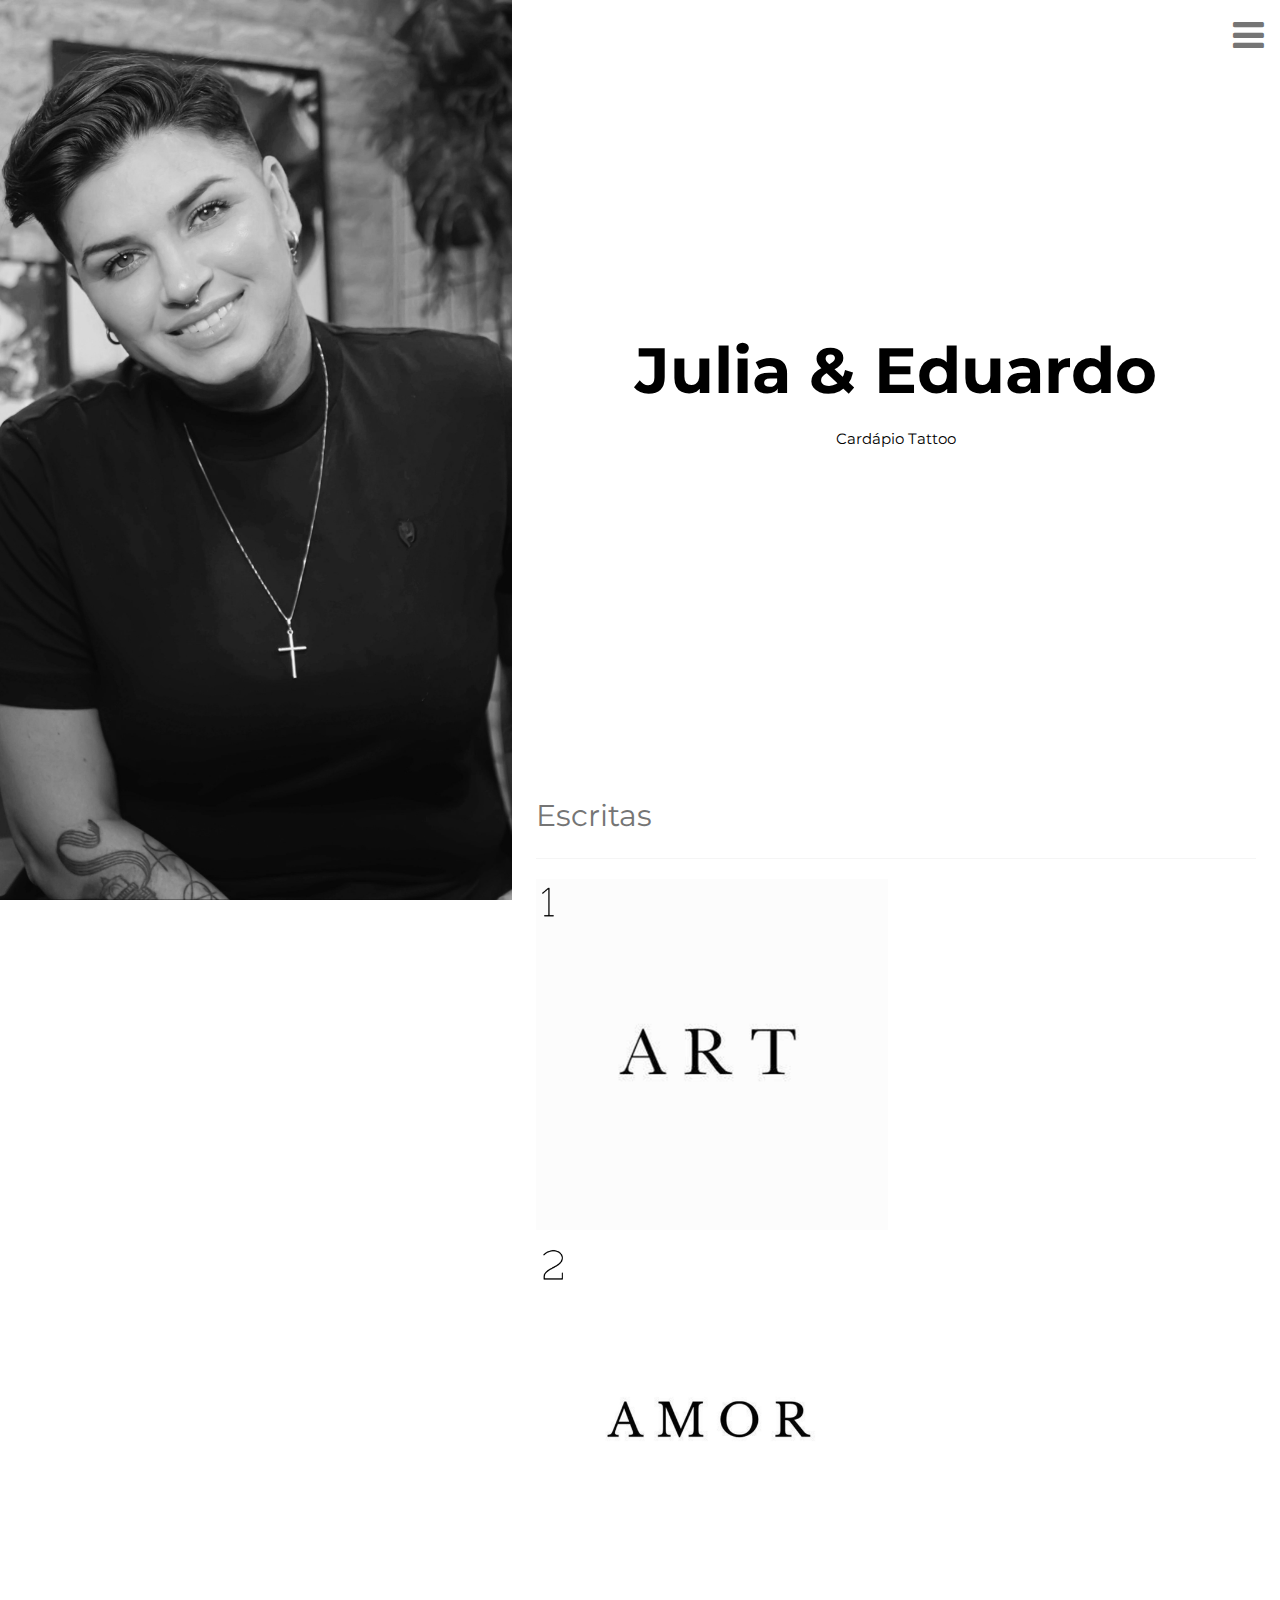
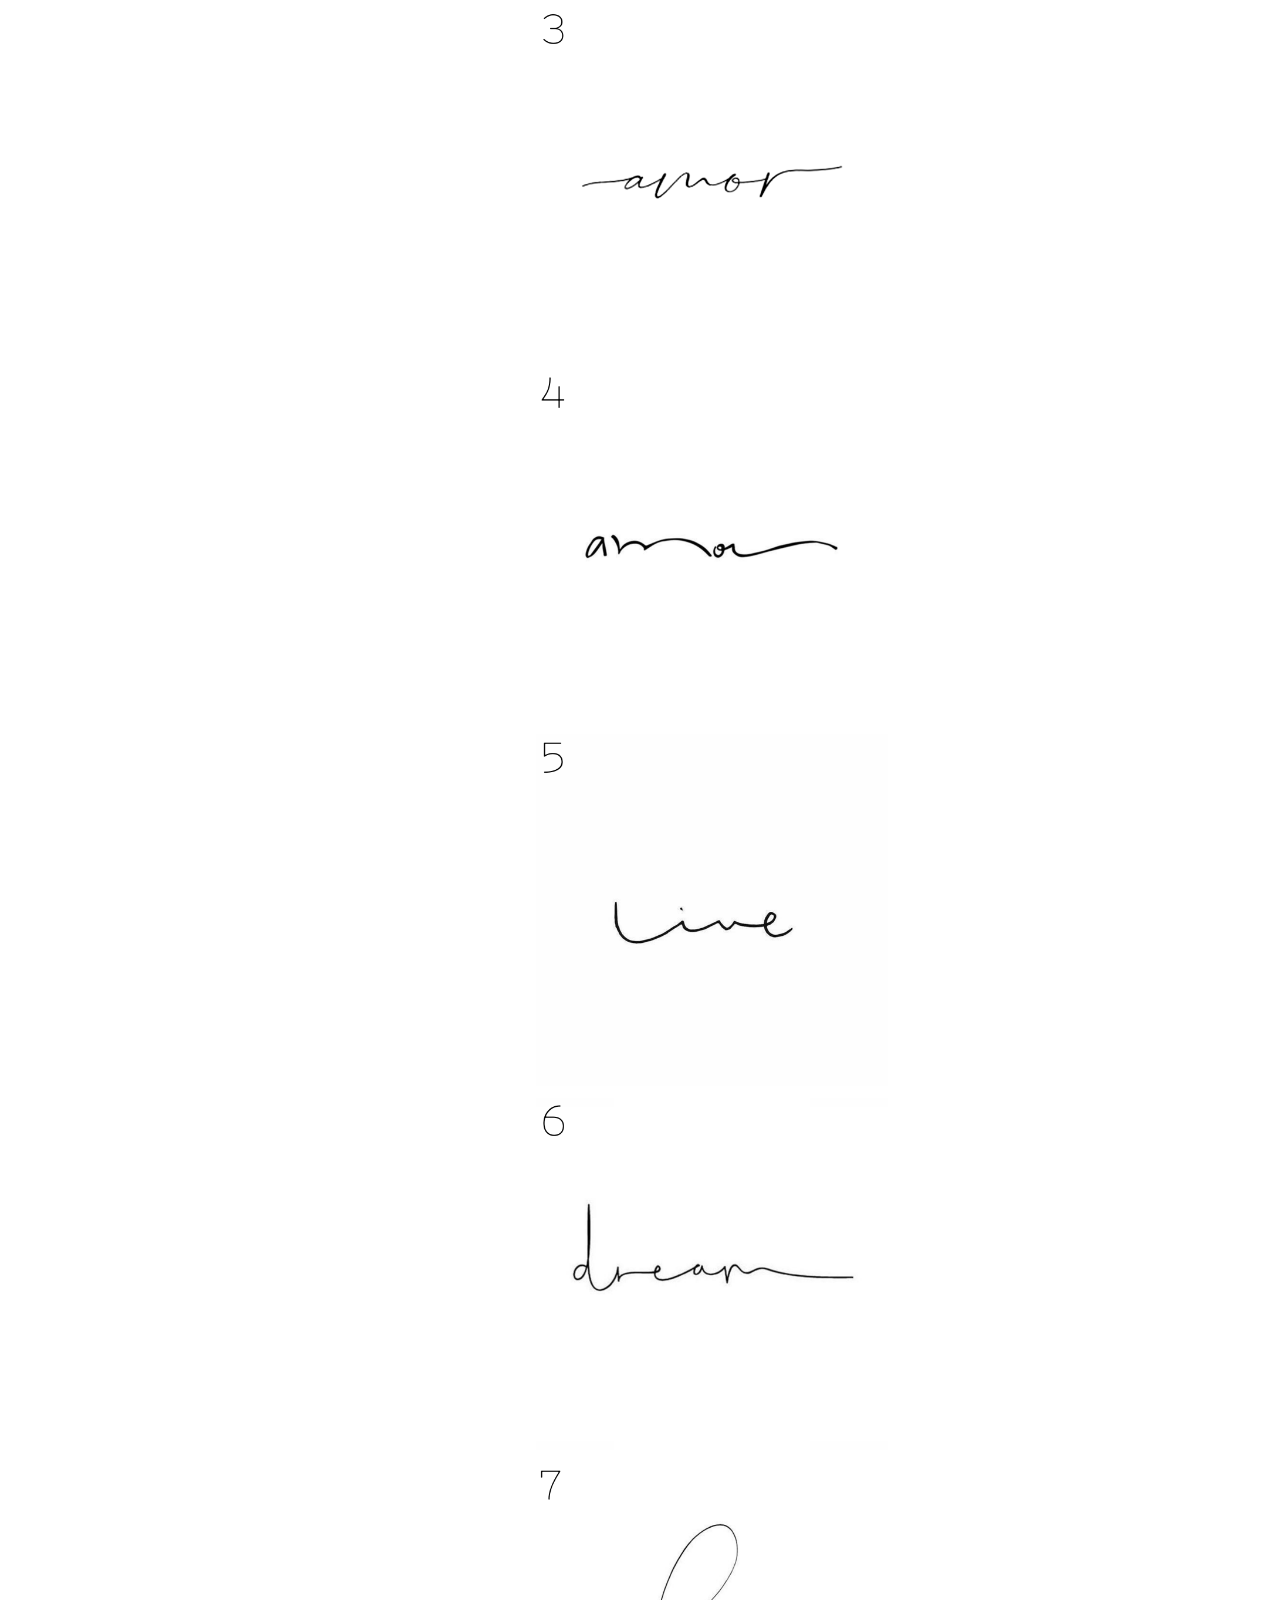
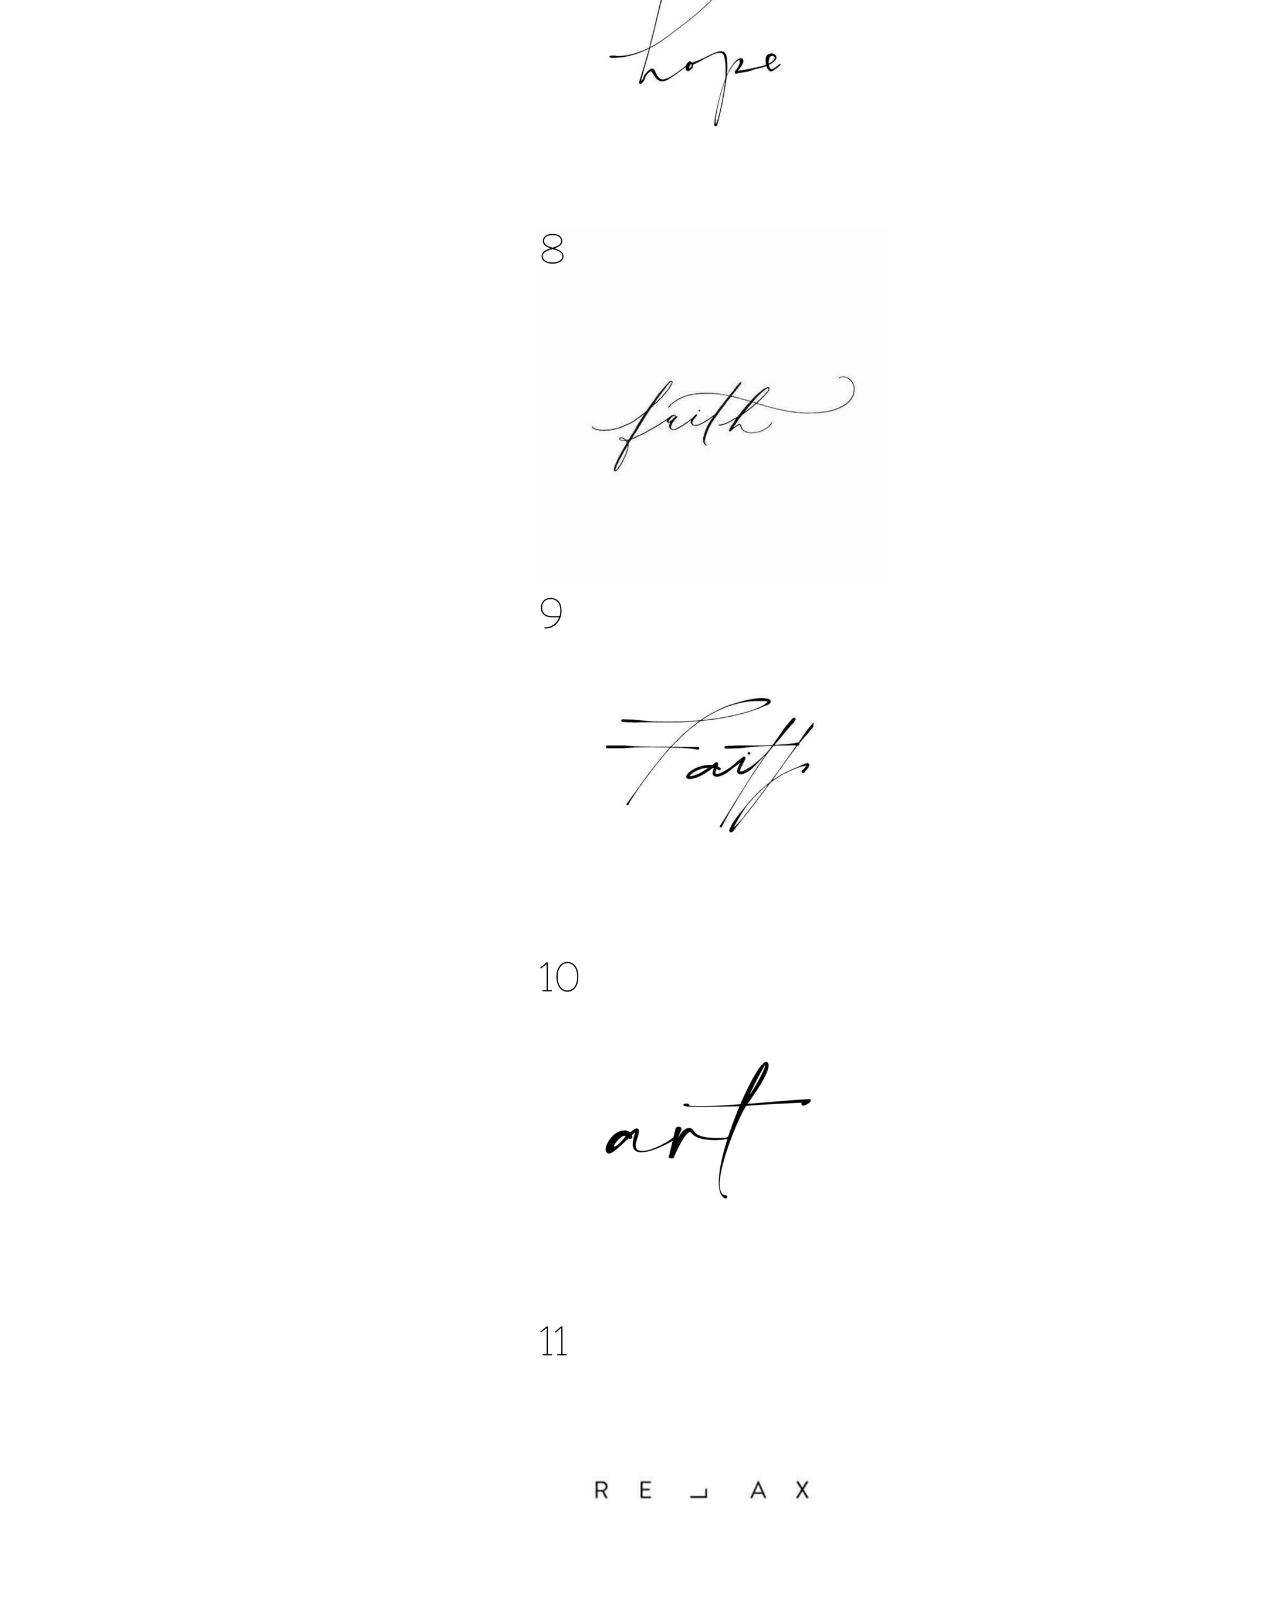
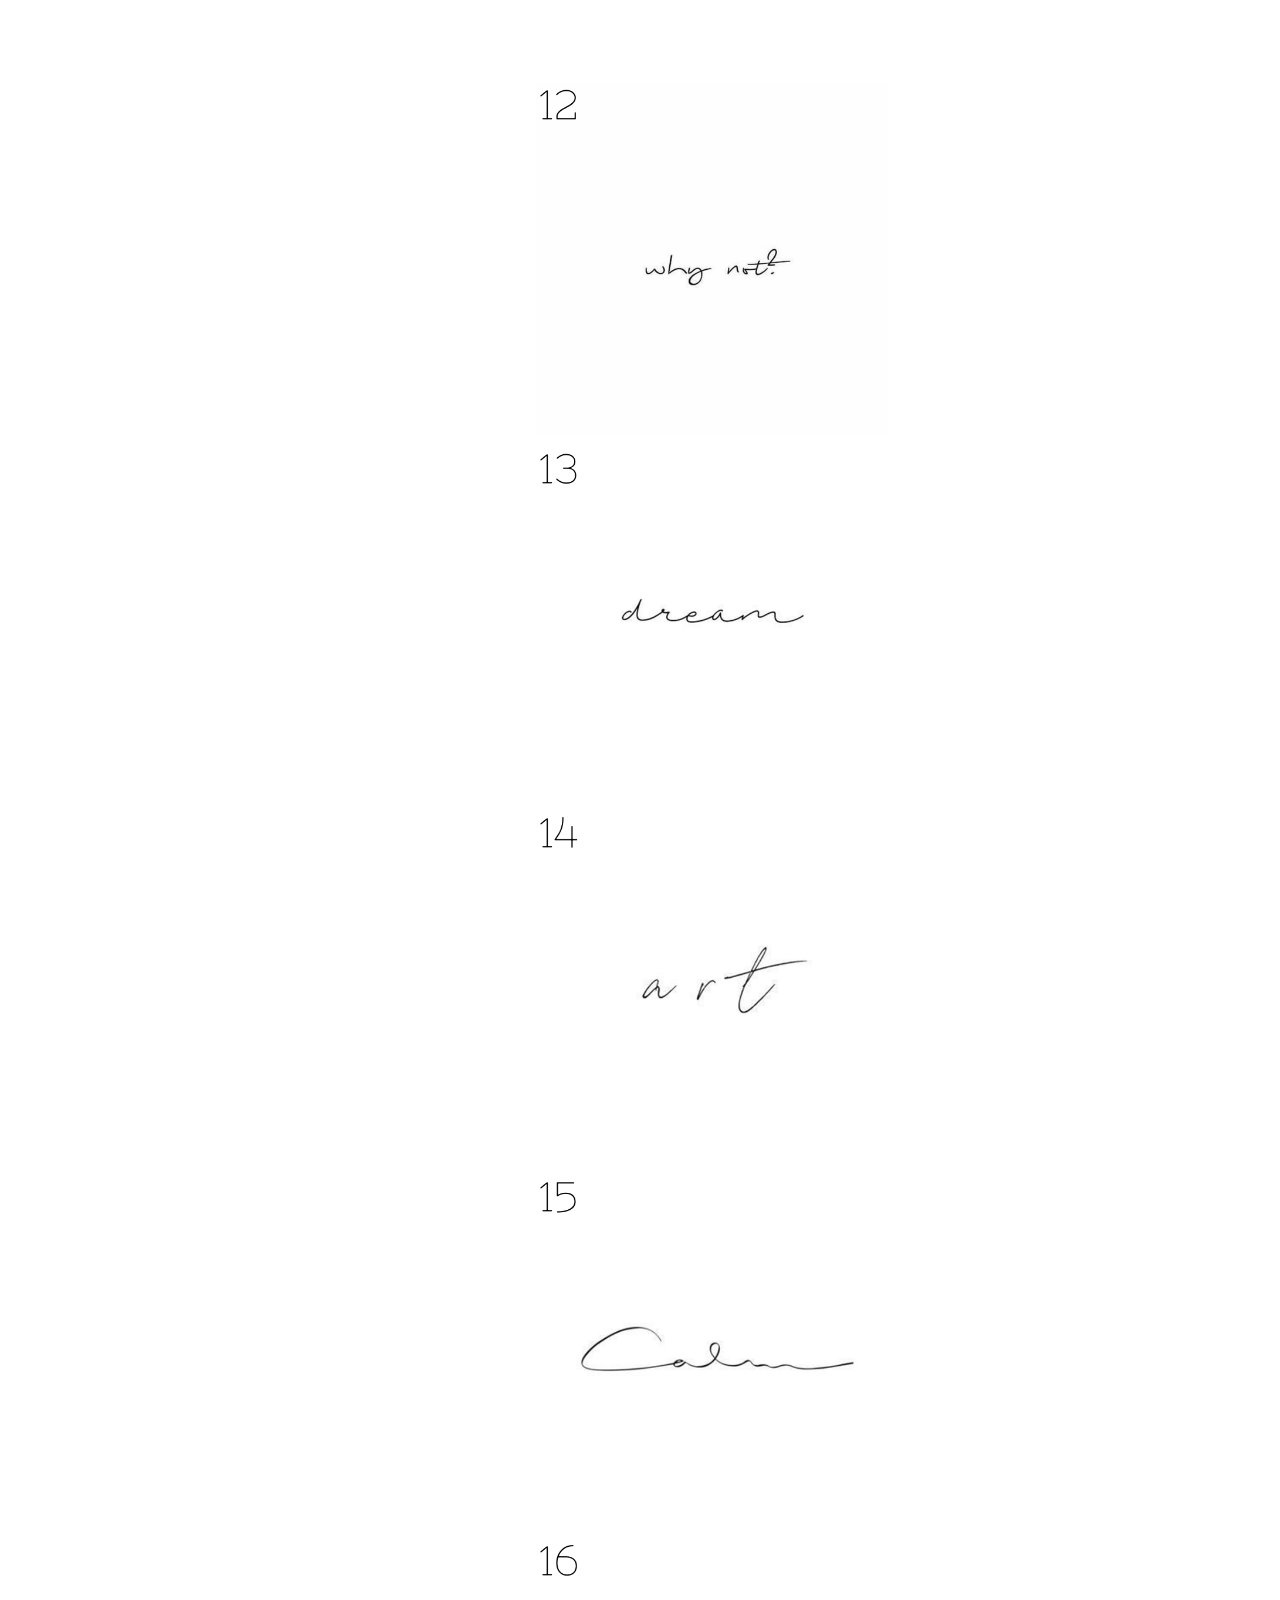
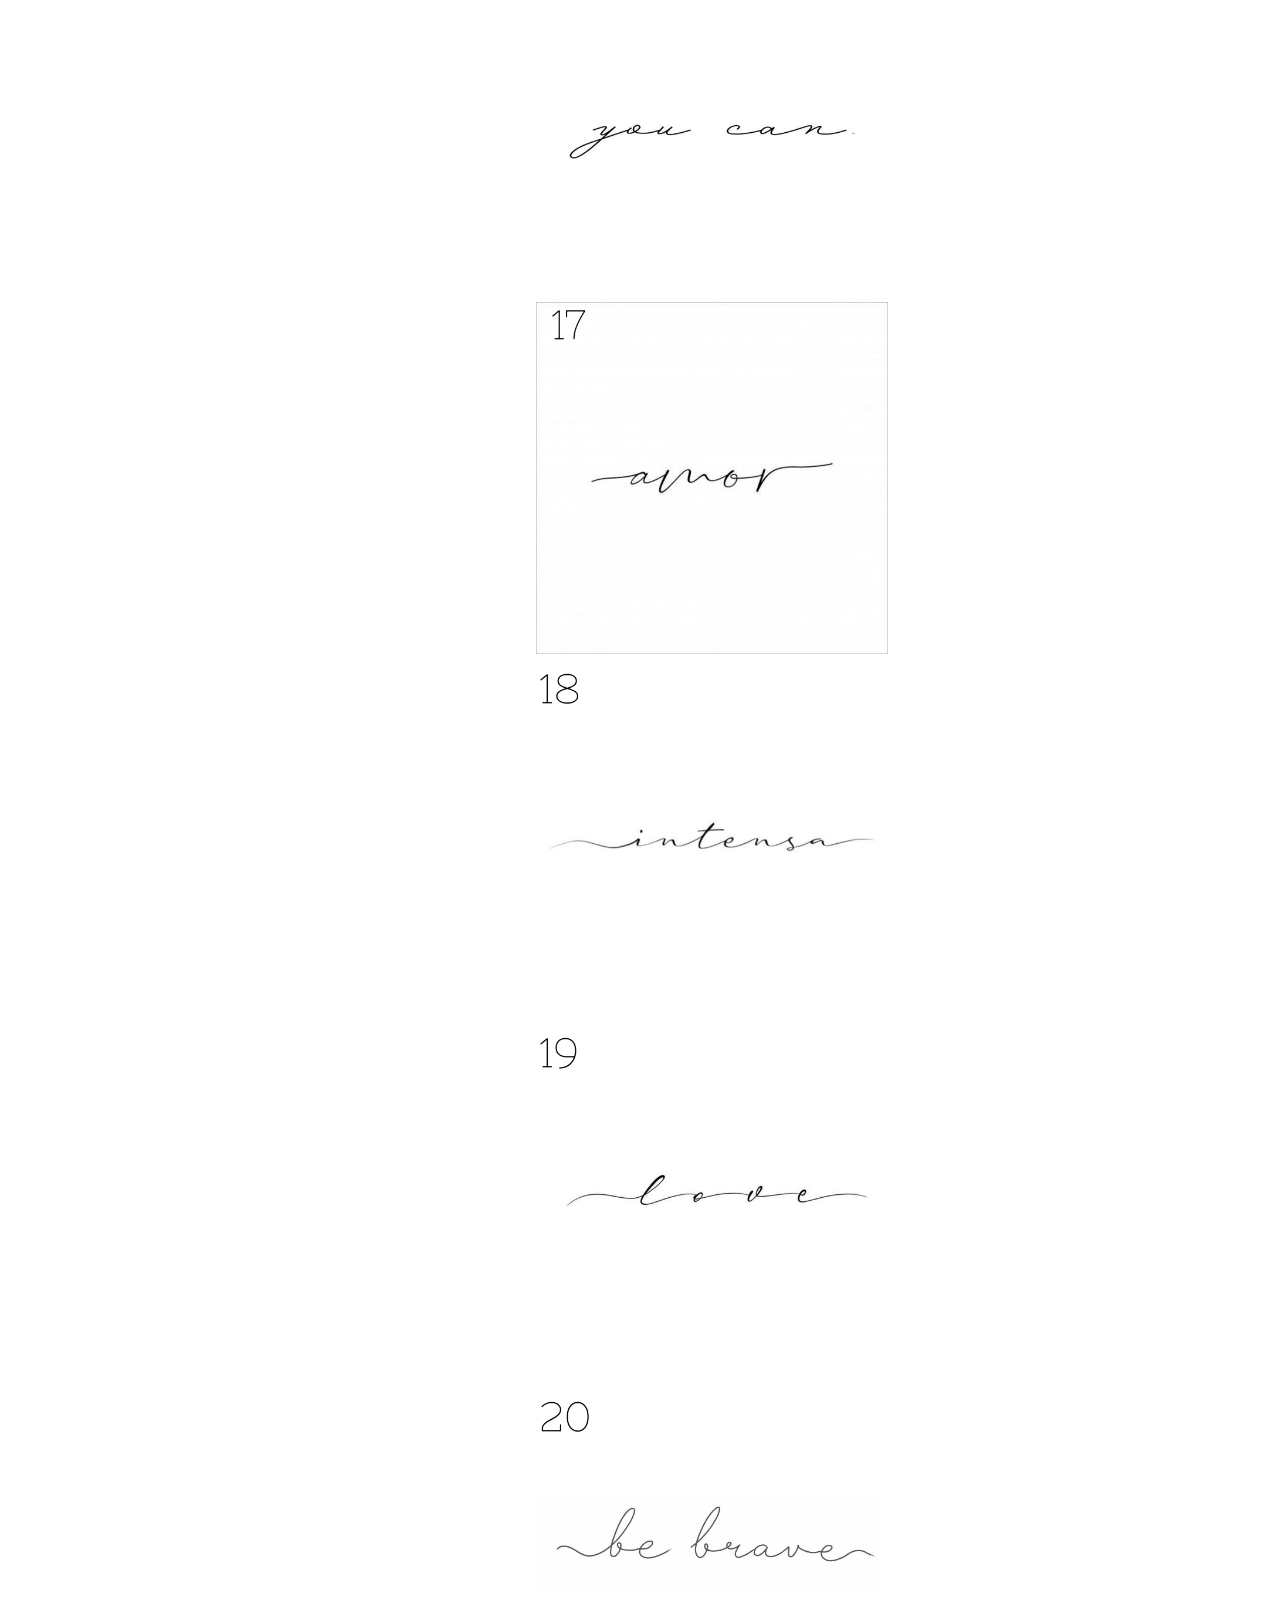
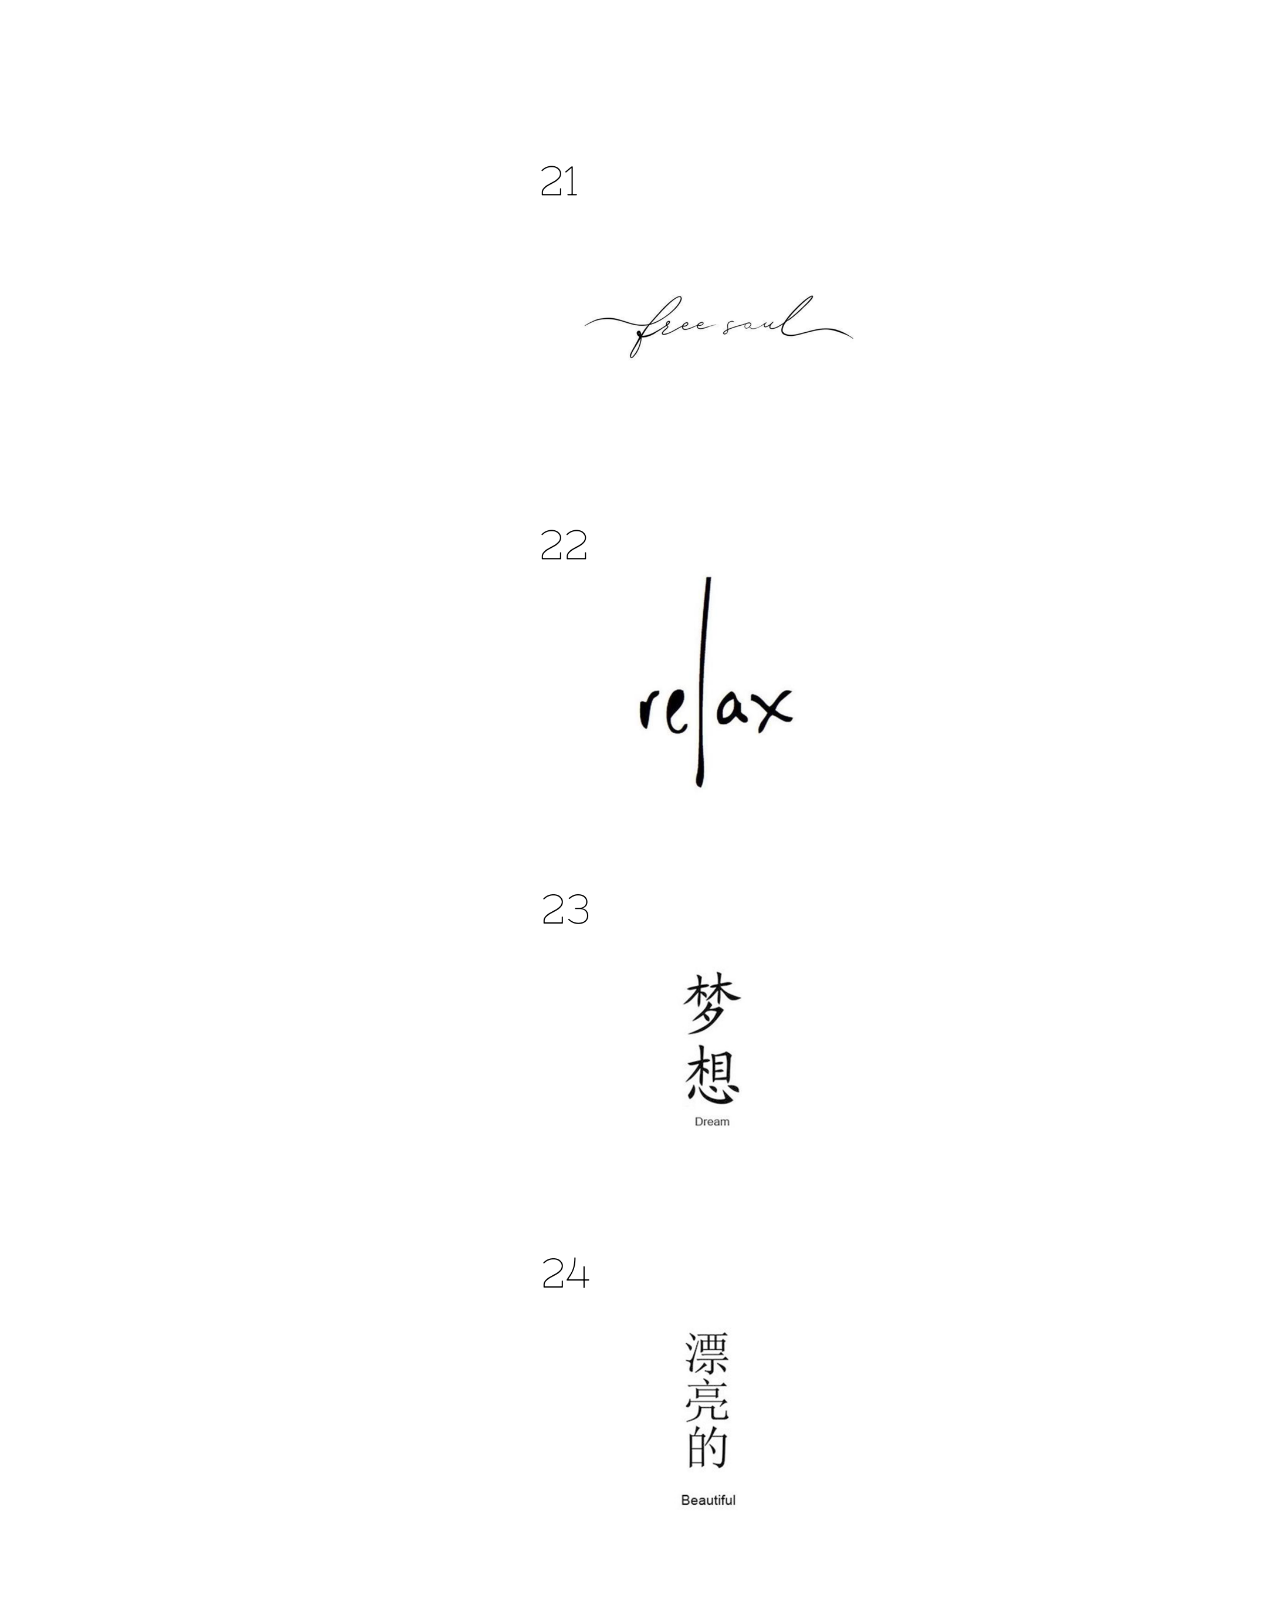
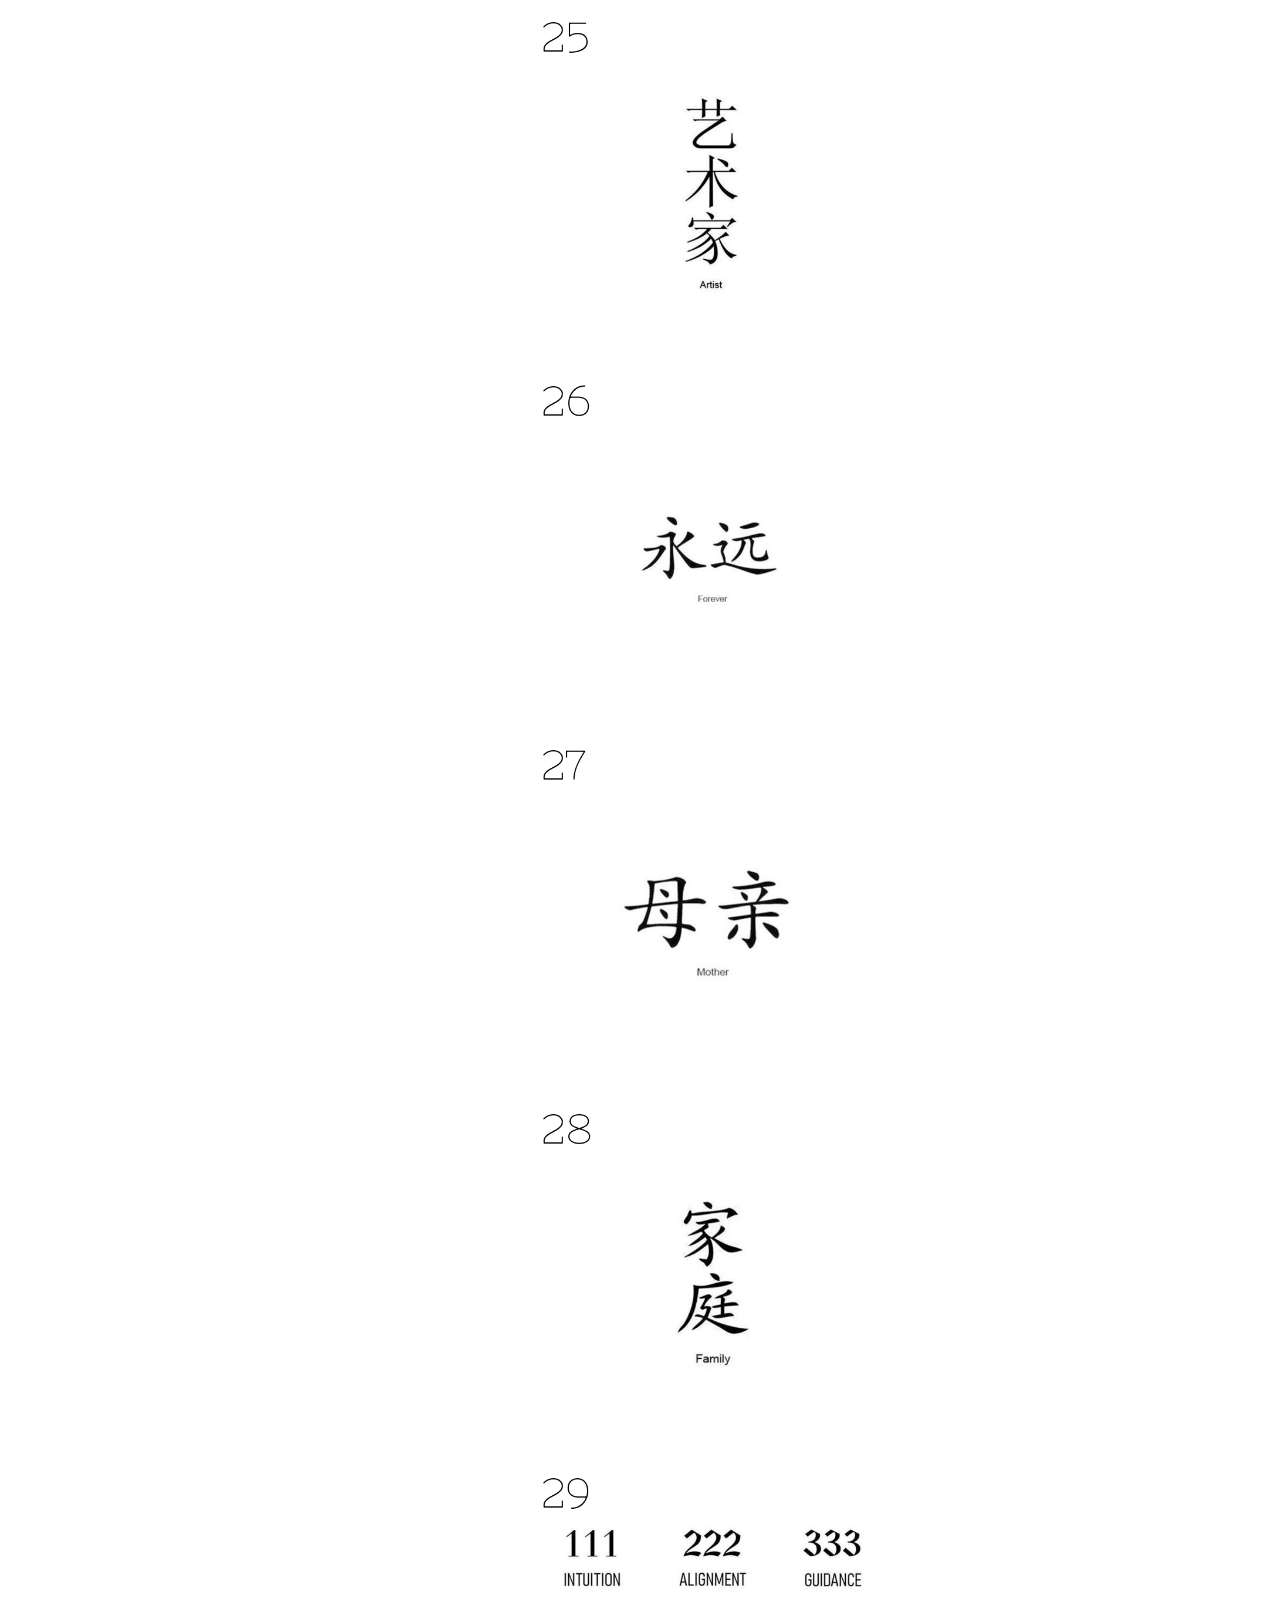
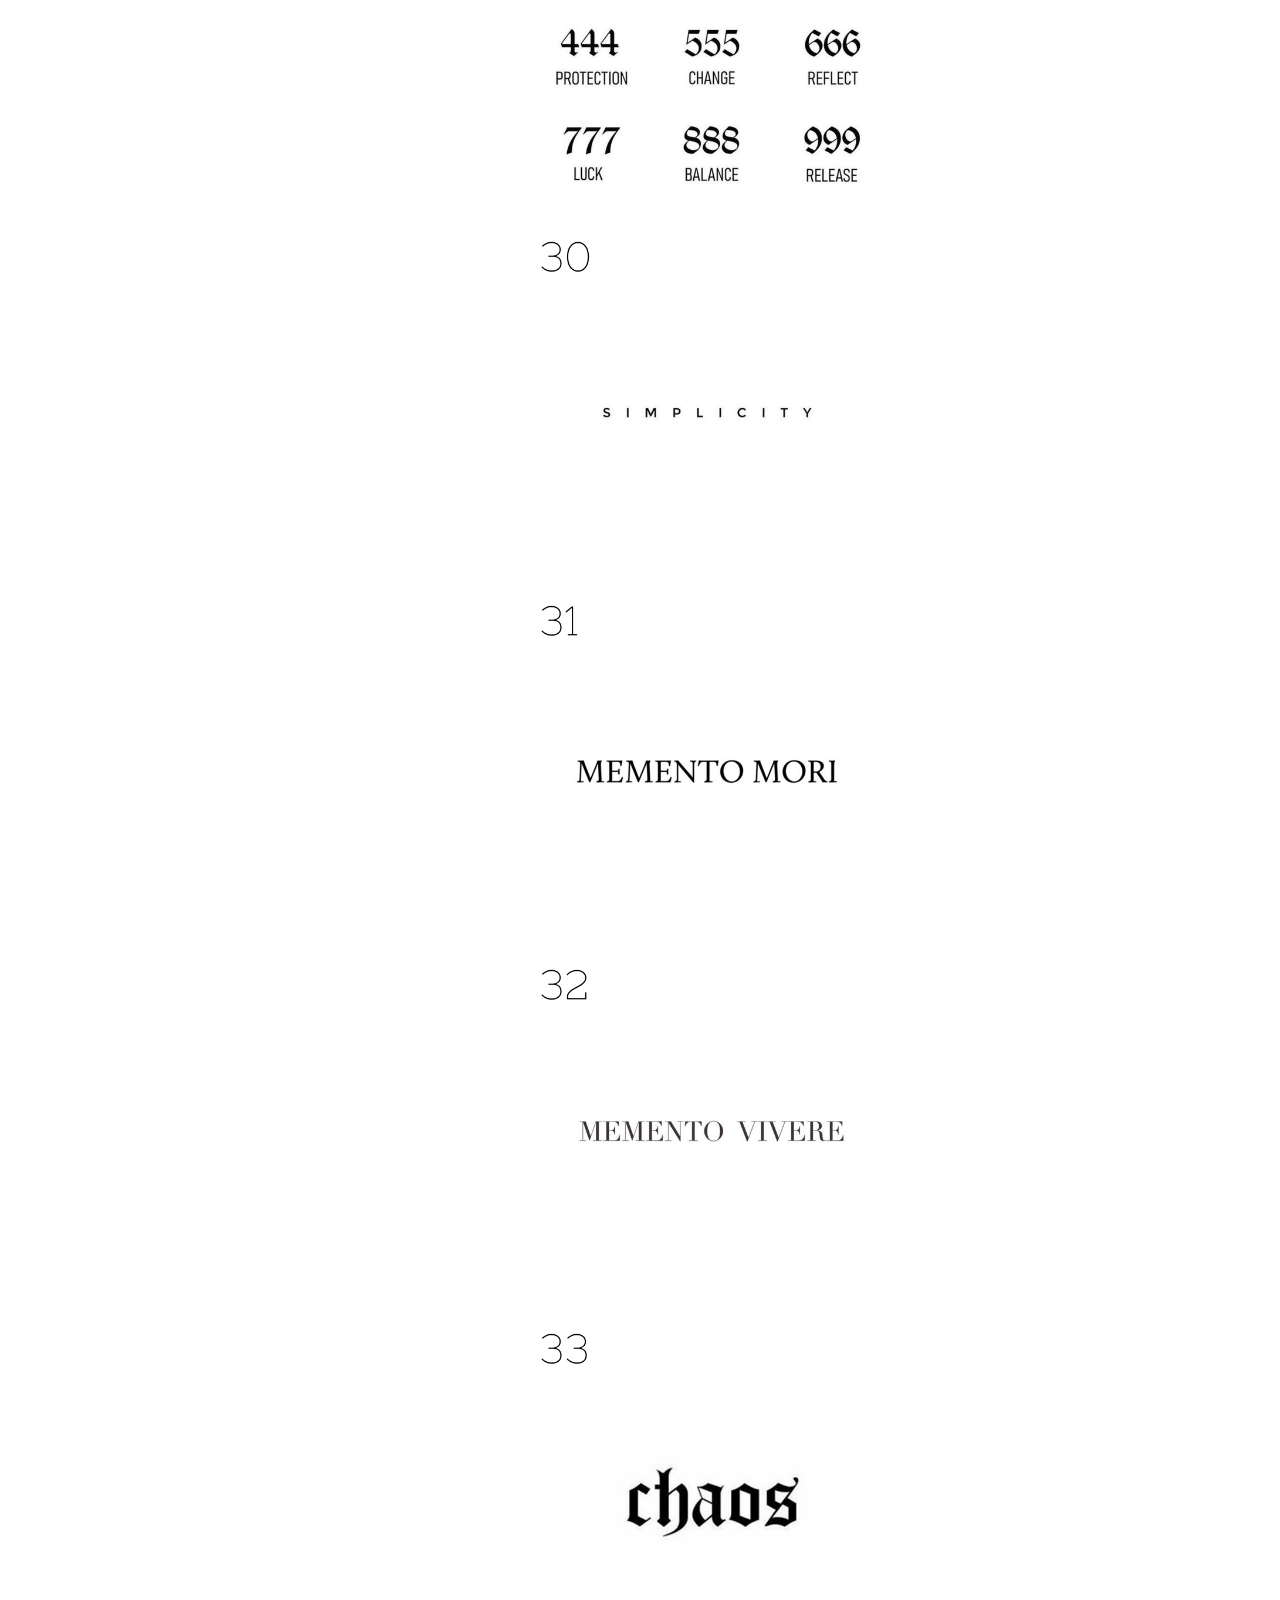
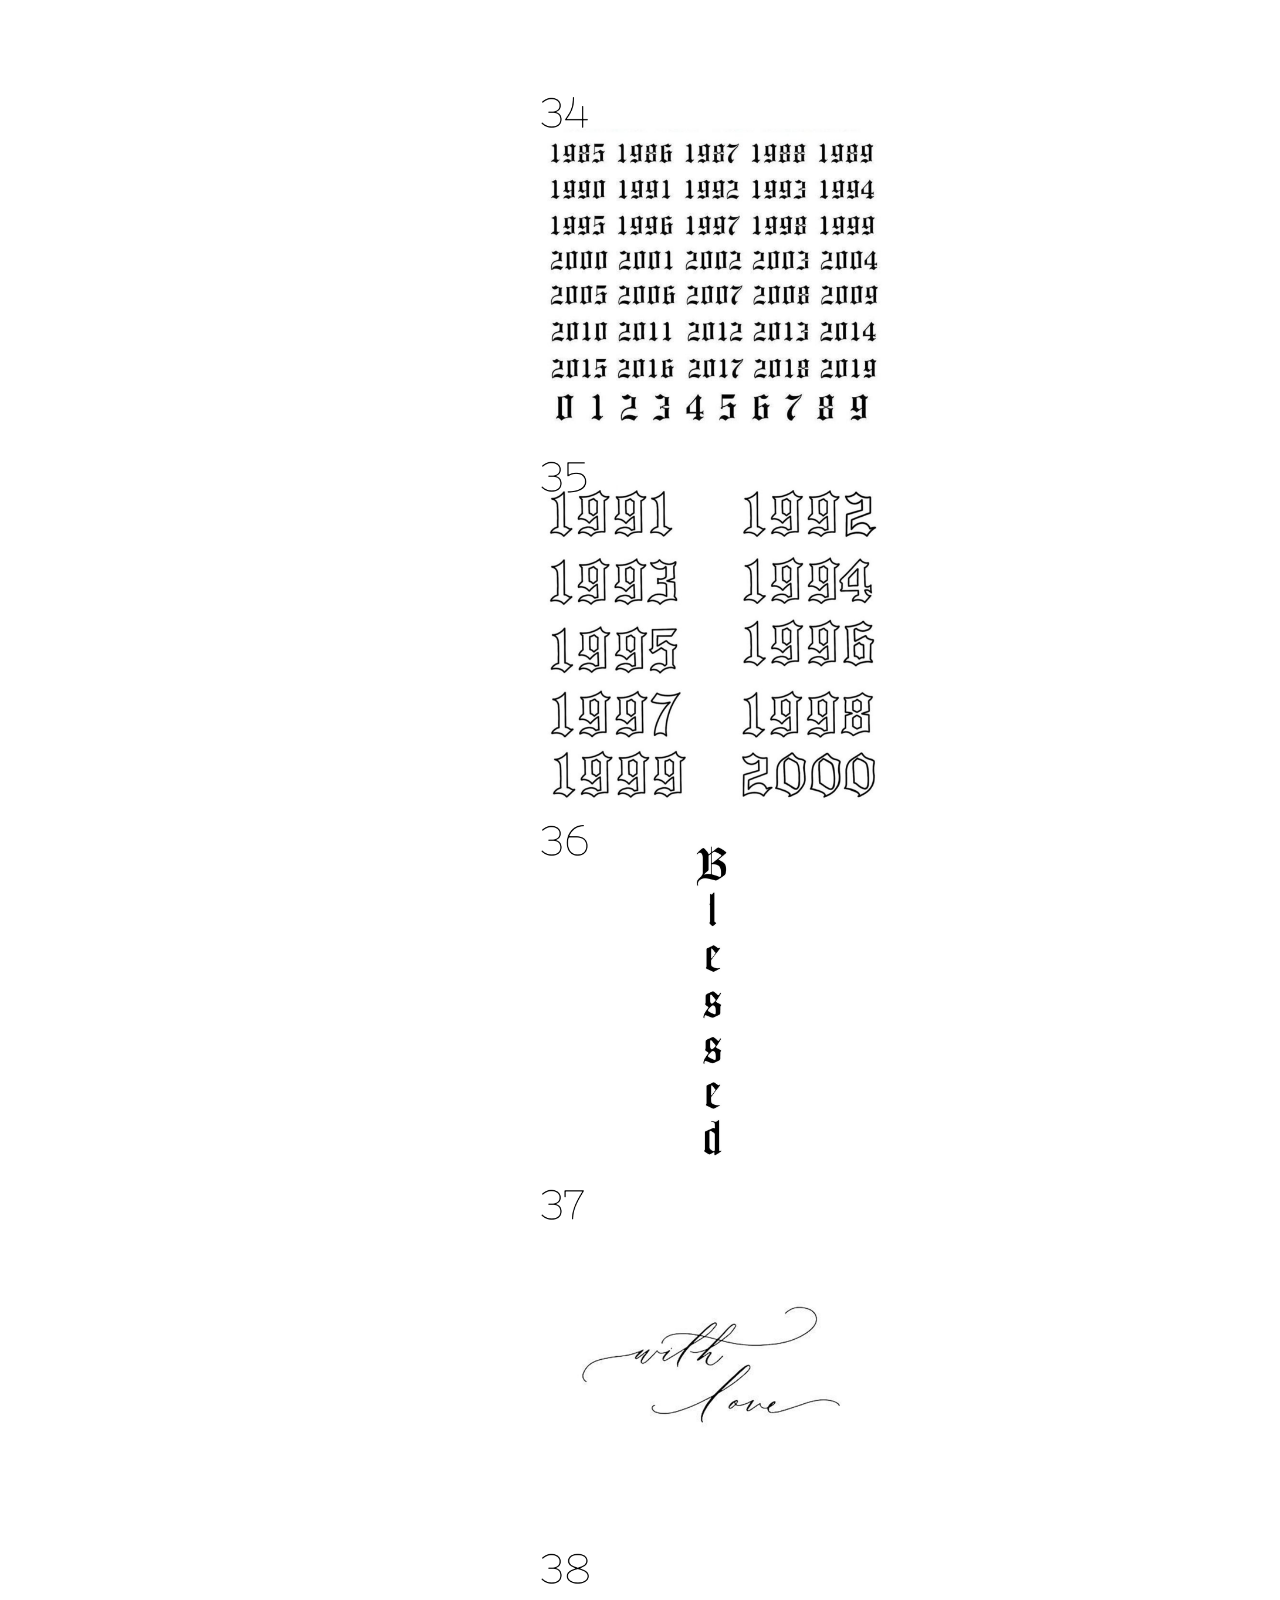
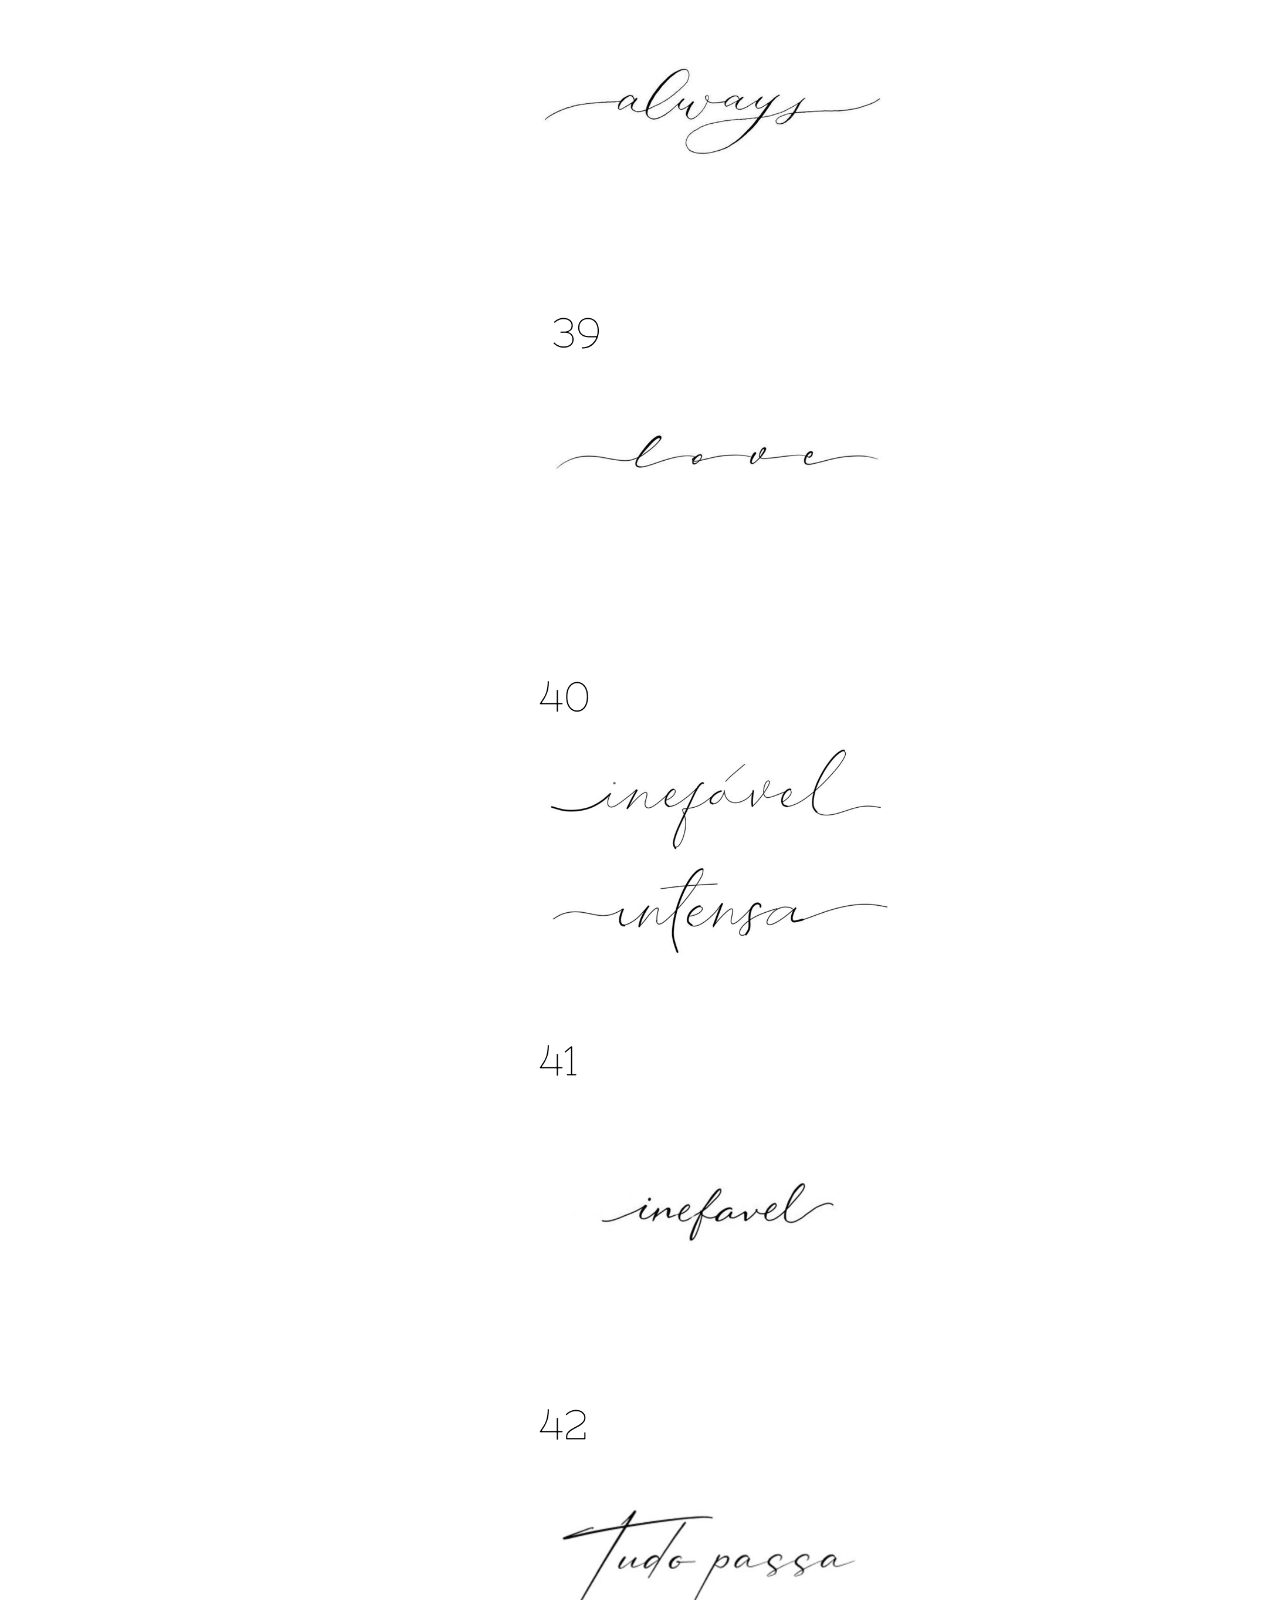
==== commit 1b2fa825: "ok" ====
--- a/index.html
+++ b/index.html
@@ -55,8 +55,8 @@
 
   <!-- Header -->
   <header class="w3-container w3-center" style="padding:300px 16px; align-items: center;" id="home">
-    <h1 class="w3-jumbo"><b>Lineti Vaz & Mikaela Dorigon</b></h1>
-    <p>Tatuagens e Tatuagens Paramédicas</p>
+    <h1 class="w3-jumbo"><b>Julia & Eduardo</b></h1>
+    <p>Cardápio Tattoo</p>
     
   </header>
 
@@ -303,13 +303,13 @@
         <img src="/Variadas/19.png" style="width:100%">
         <img src="/Variadas/20.png" style="width:100%">
         <img src="/Variadas/21.png" style="width:100%">
-        <img src="/Variadas/22.png" style="width:100%">
+        
         <img src="/Variadas/23.png" style="width:100%">
-        <img src="/Variadas/24.png" style="width:100%">
+        
         <img src="/Variadas/25.png" style="width:100%">
         <img src="/Variadas/26.png" style="width:100%">
         <img src="/Variadas/27.png" style="width:100%">
-        <img src="/Variadas/28.png" style="width:100%">
+        
         <img src="/Variadas/29.png" style="width:100%">
         <img src="/Variadas/30.png" style="width:100%">
         <img src="/Variadas/31.png" style="width:100%">
@@ -398,7 +398,7 @@
   </div>
   <!-- Fineline Section -->
   <div class="w3-padding-32 w3-content" id="Fe">
-    <h2 class="w3-text-grey">Fé</h2>
+    <h2 class="w3-text-grey">Pets</h2>
     <hr class="w3-opacity">
 
     <!-- Grid for photos -->
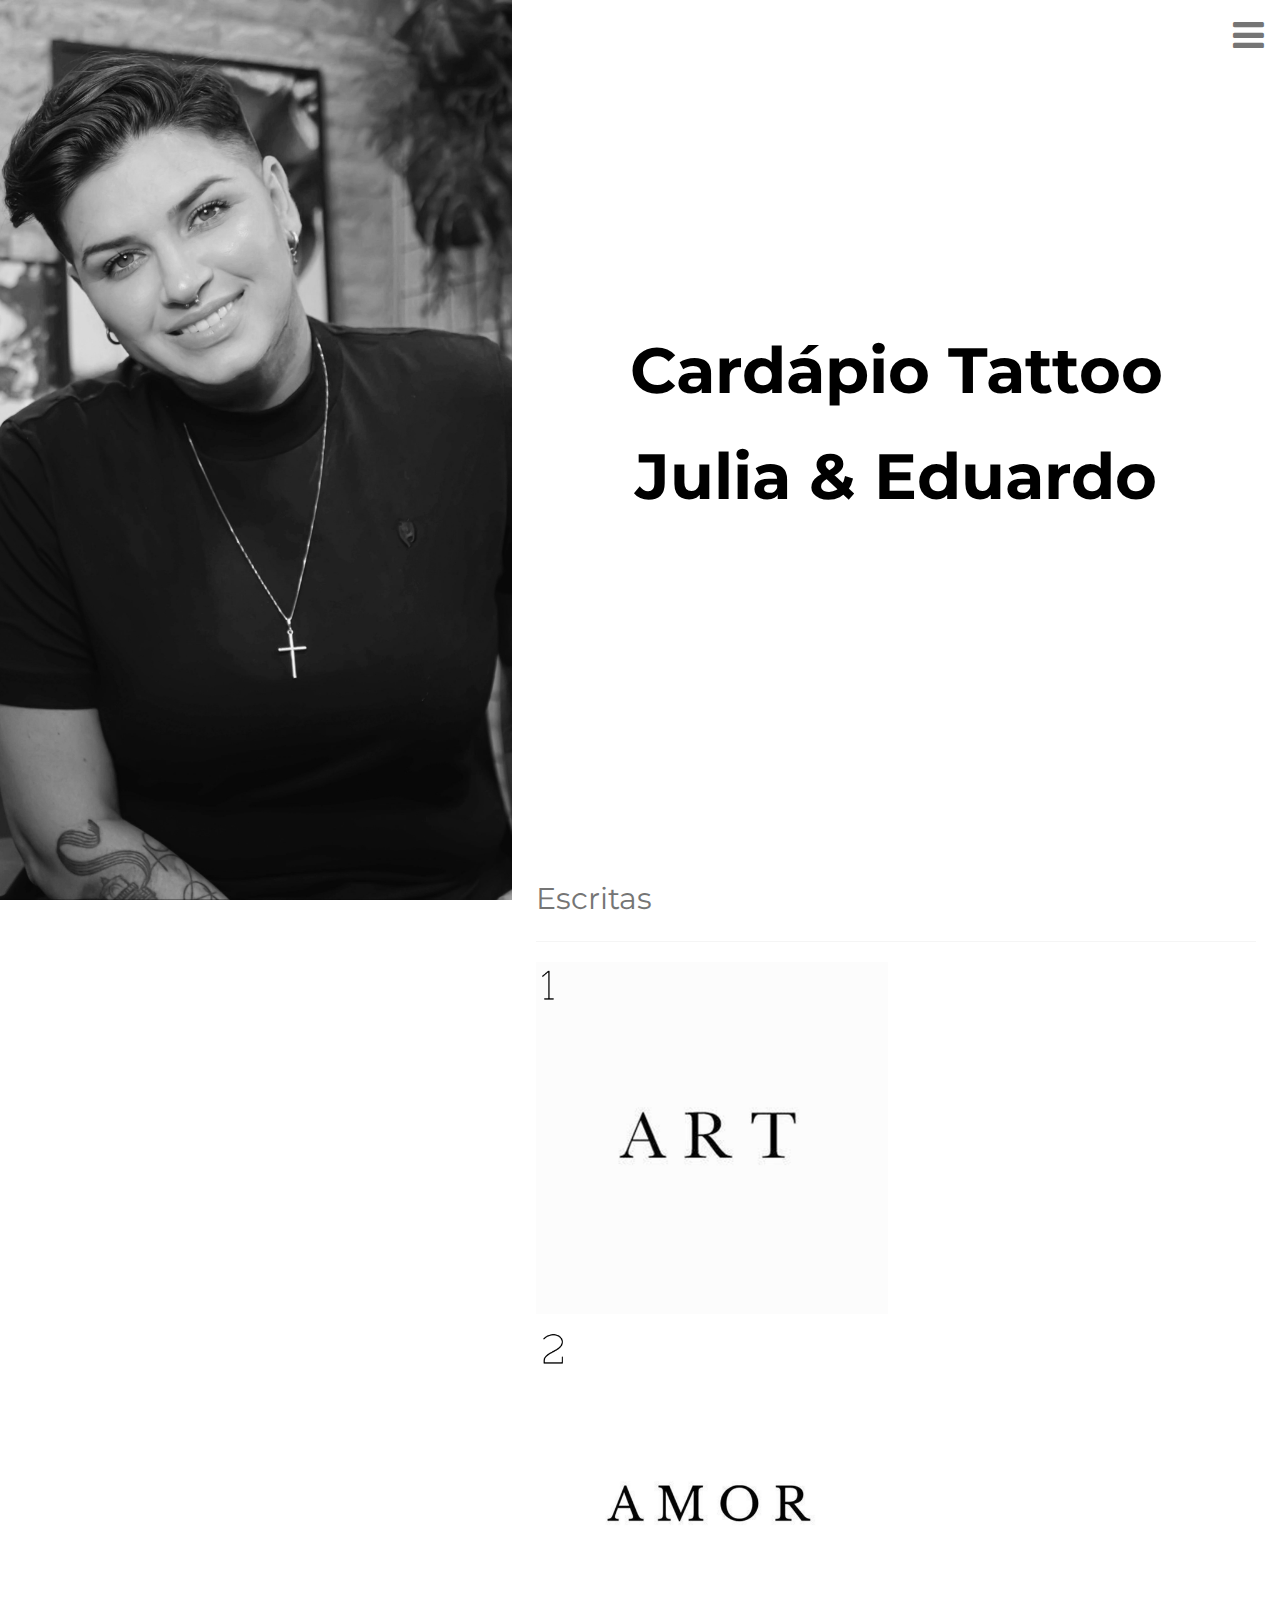
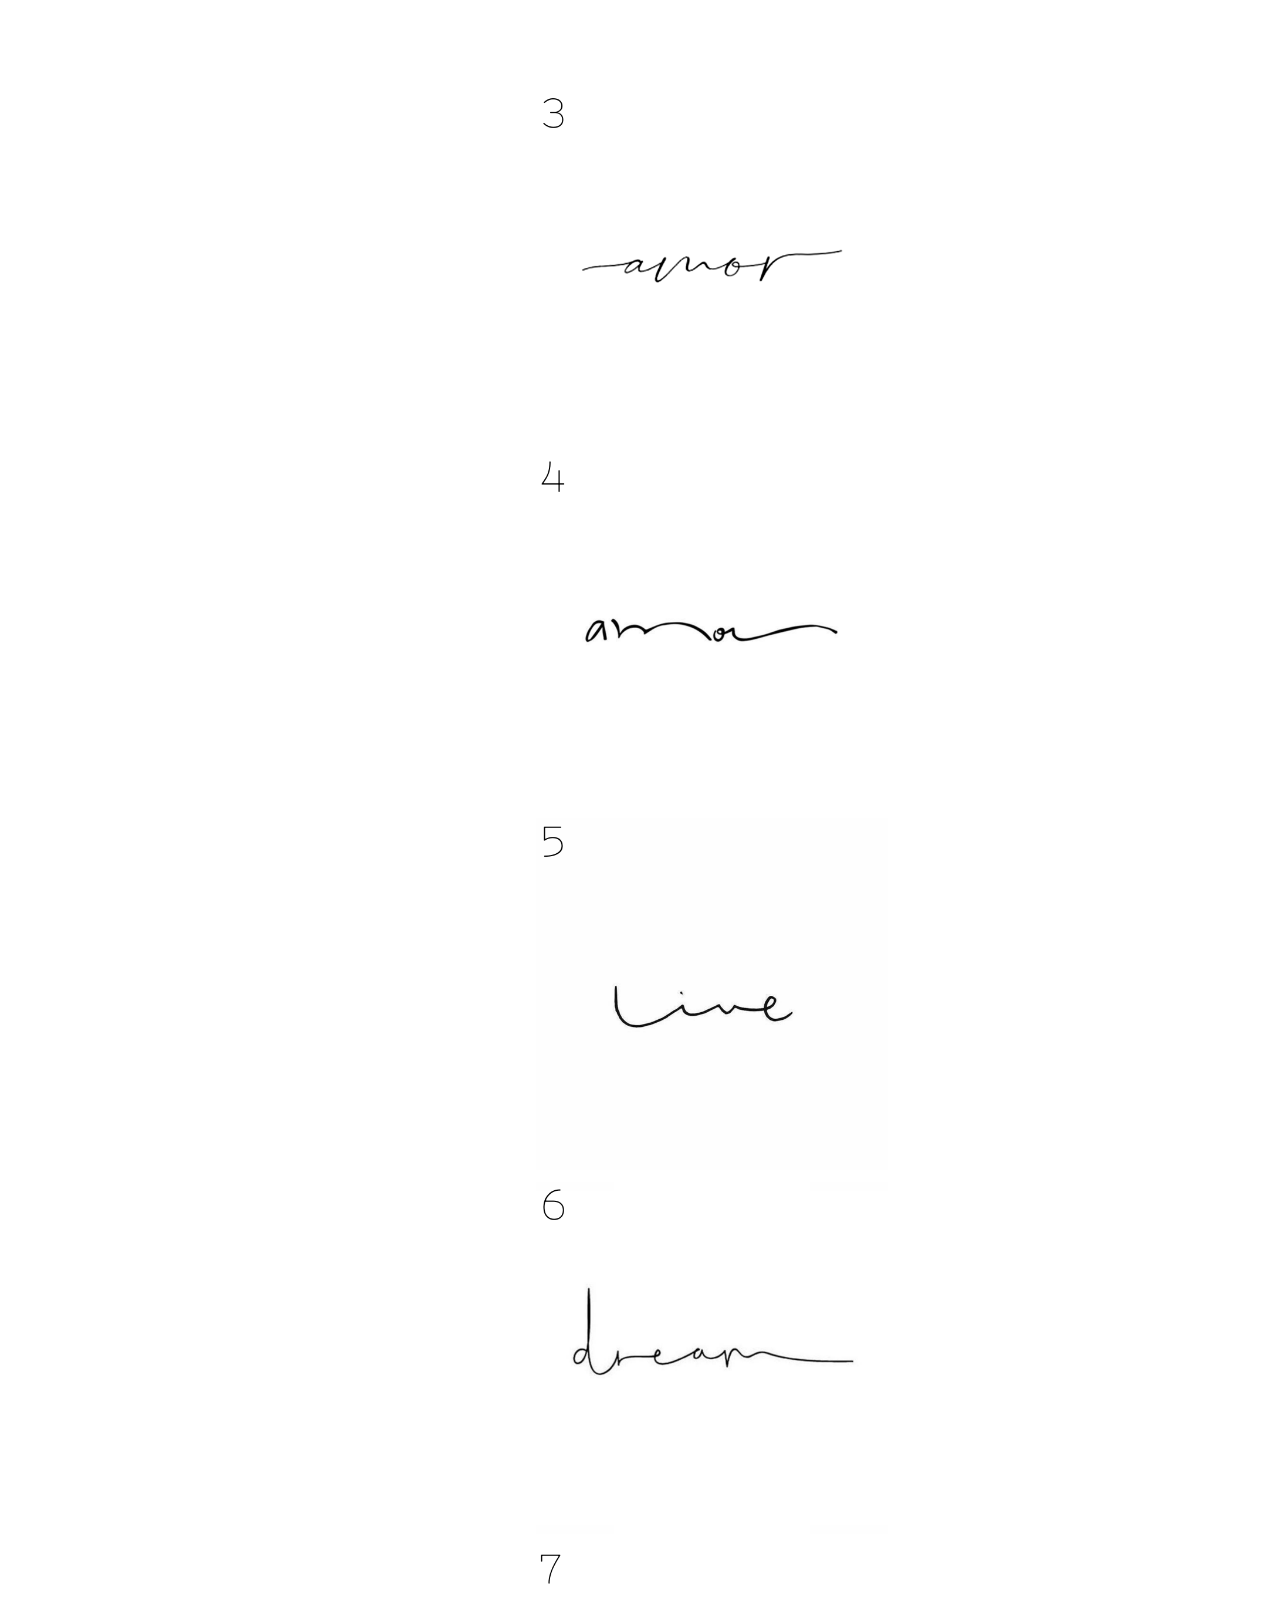
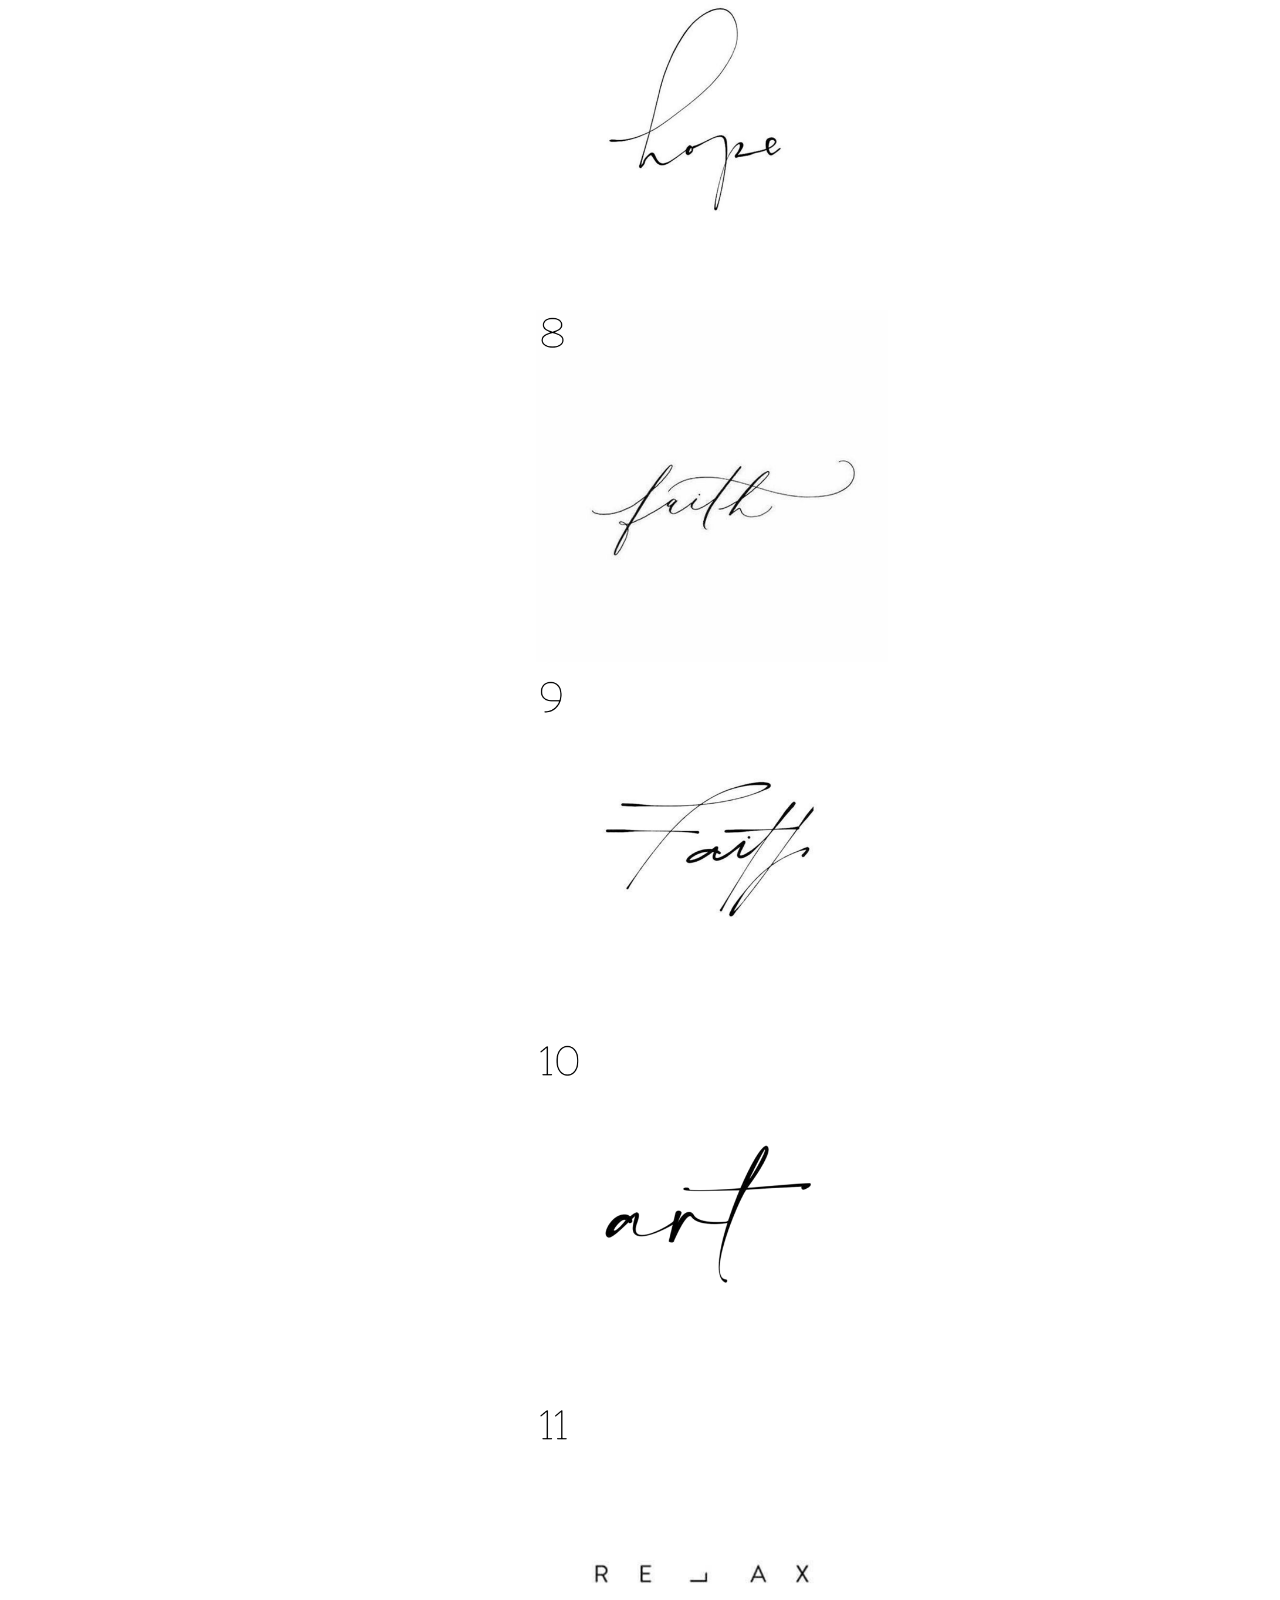
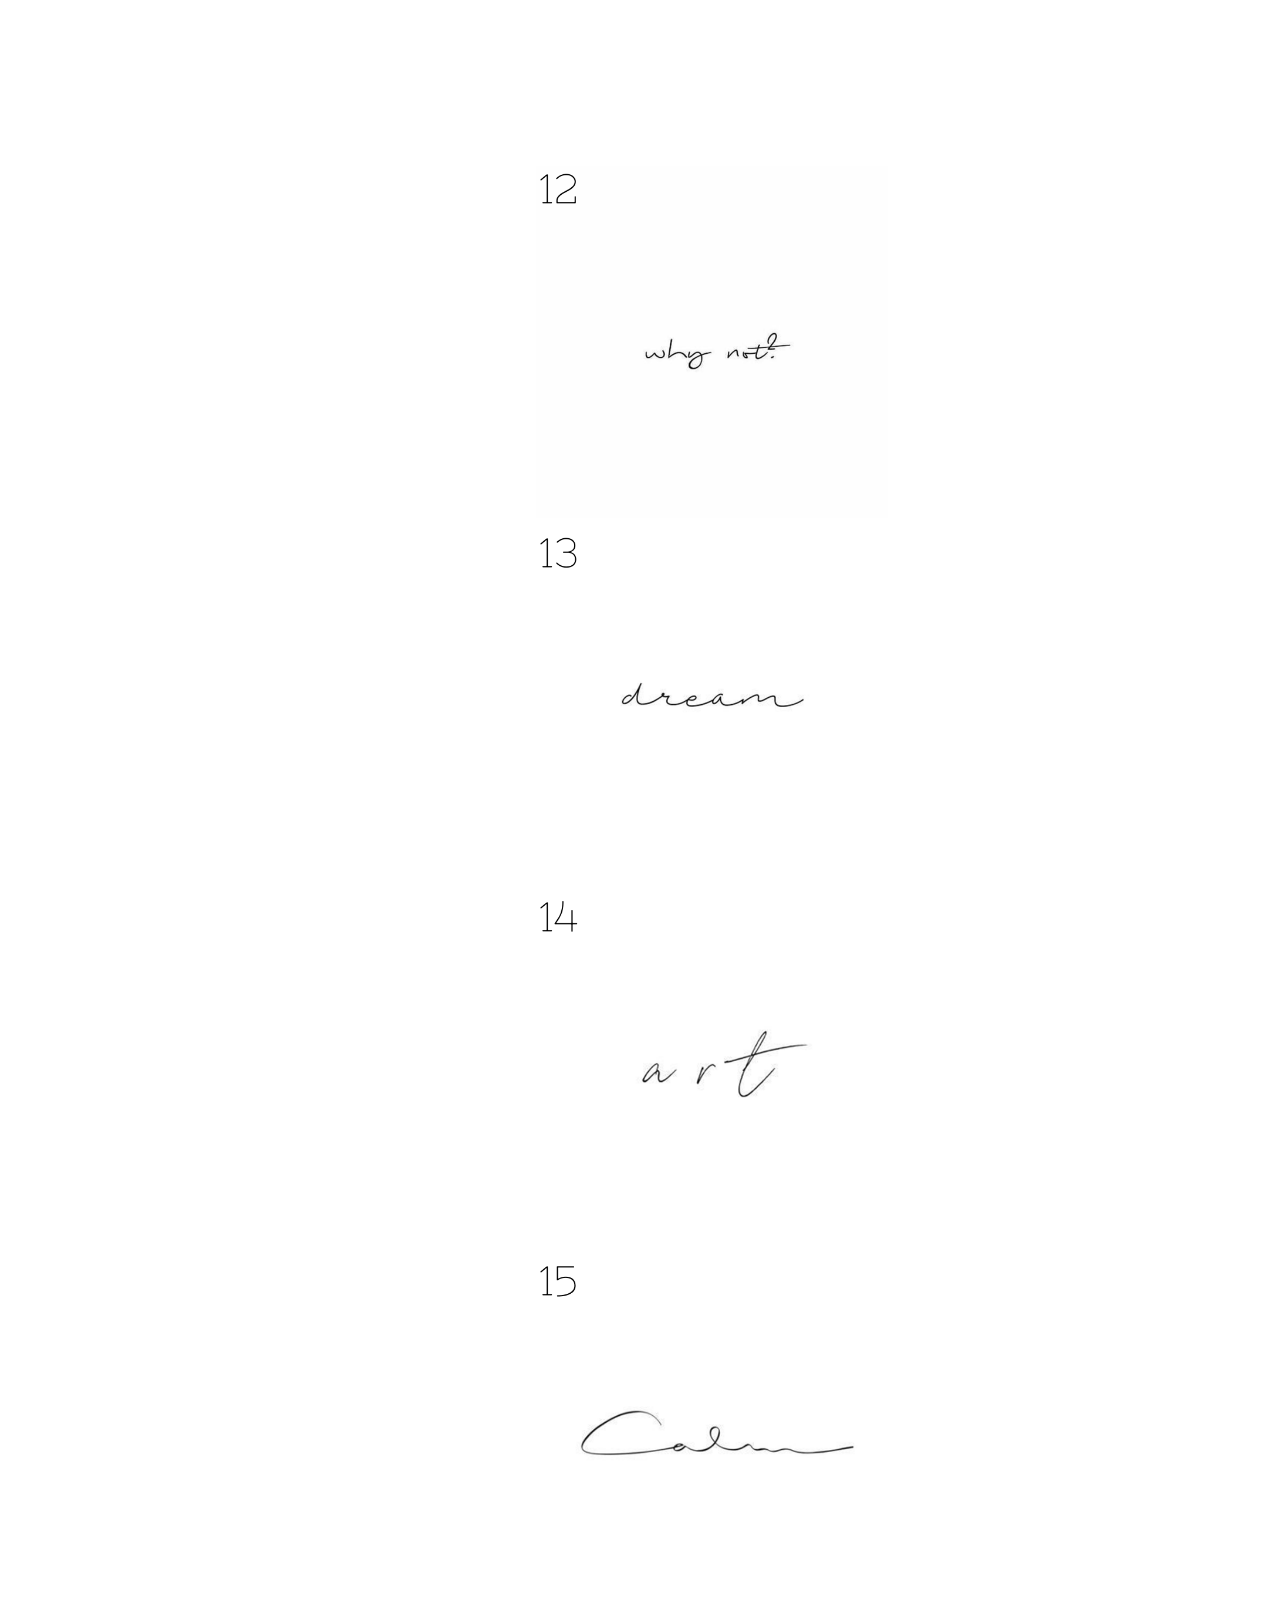
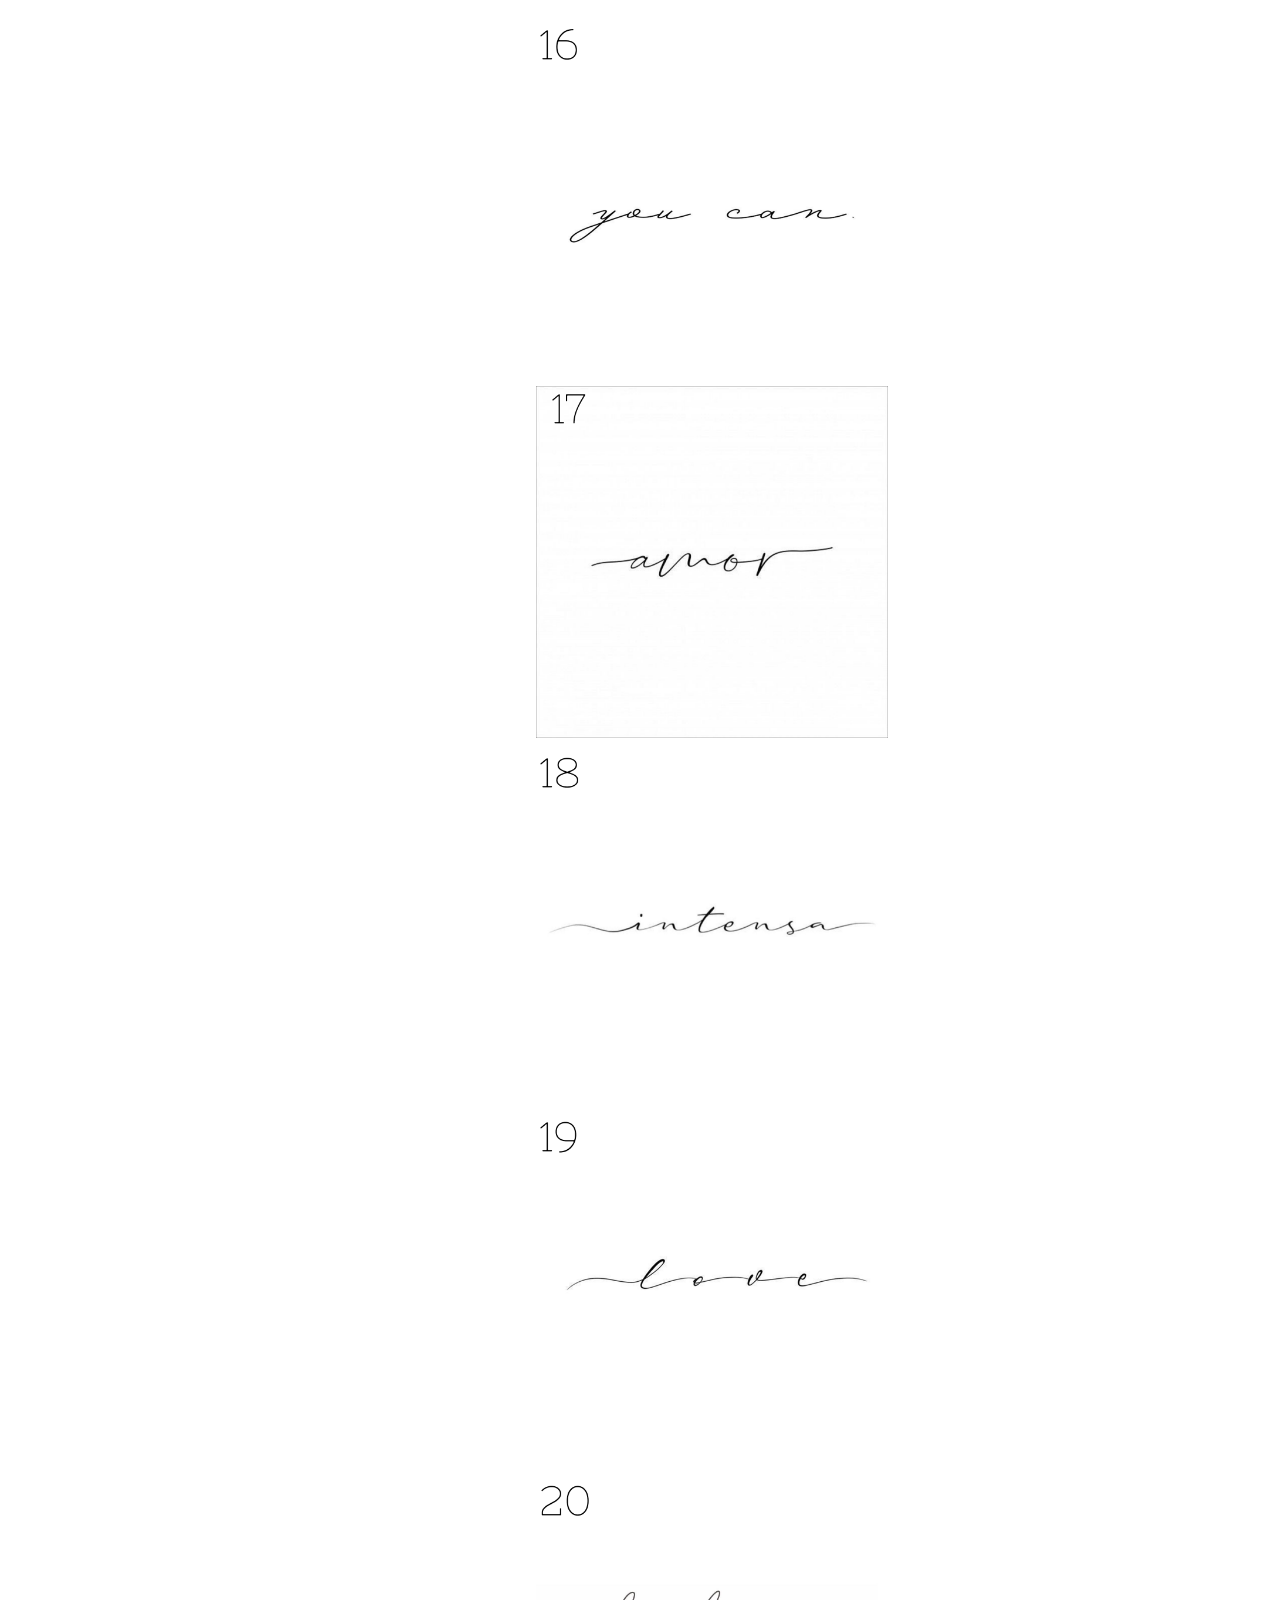
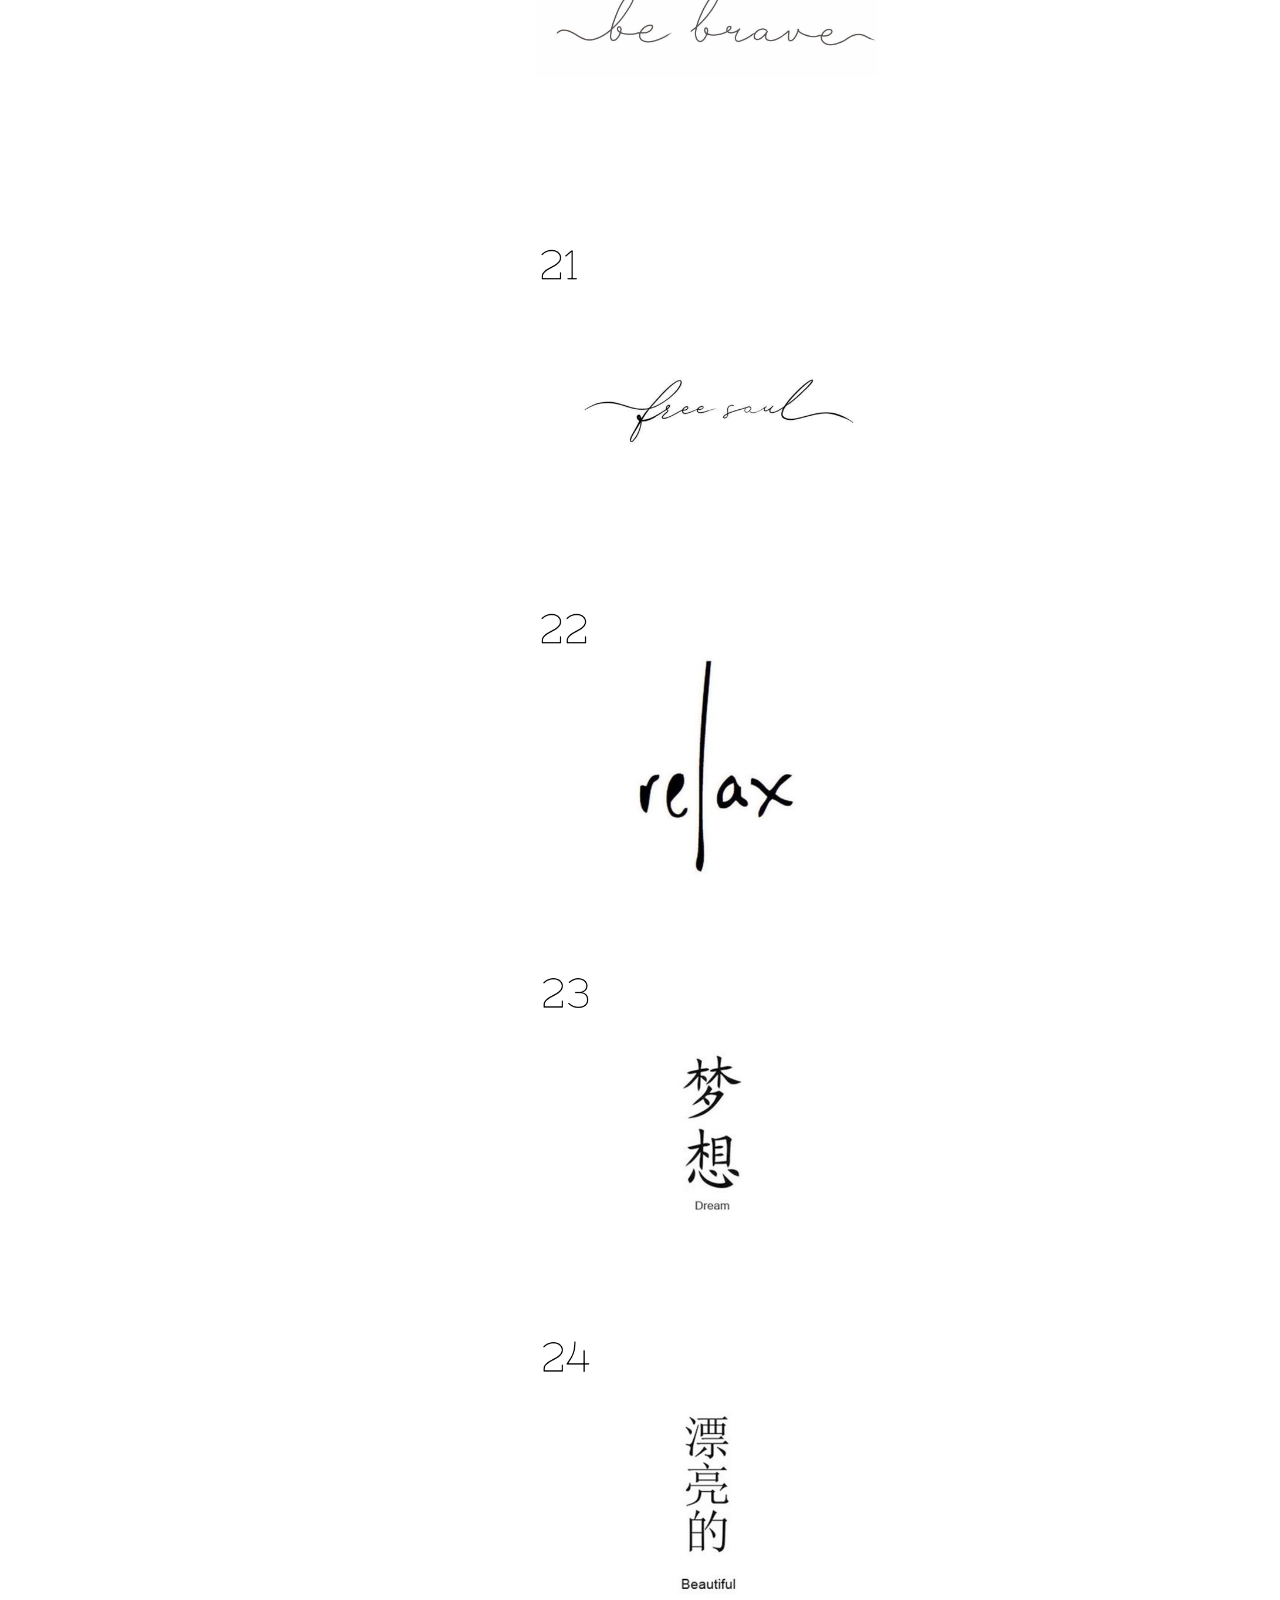
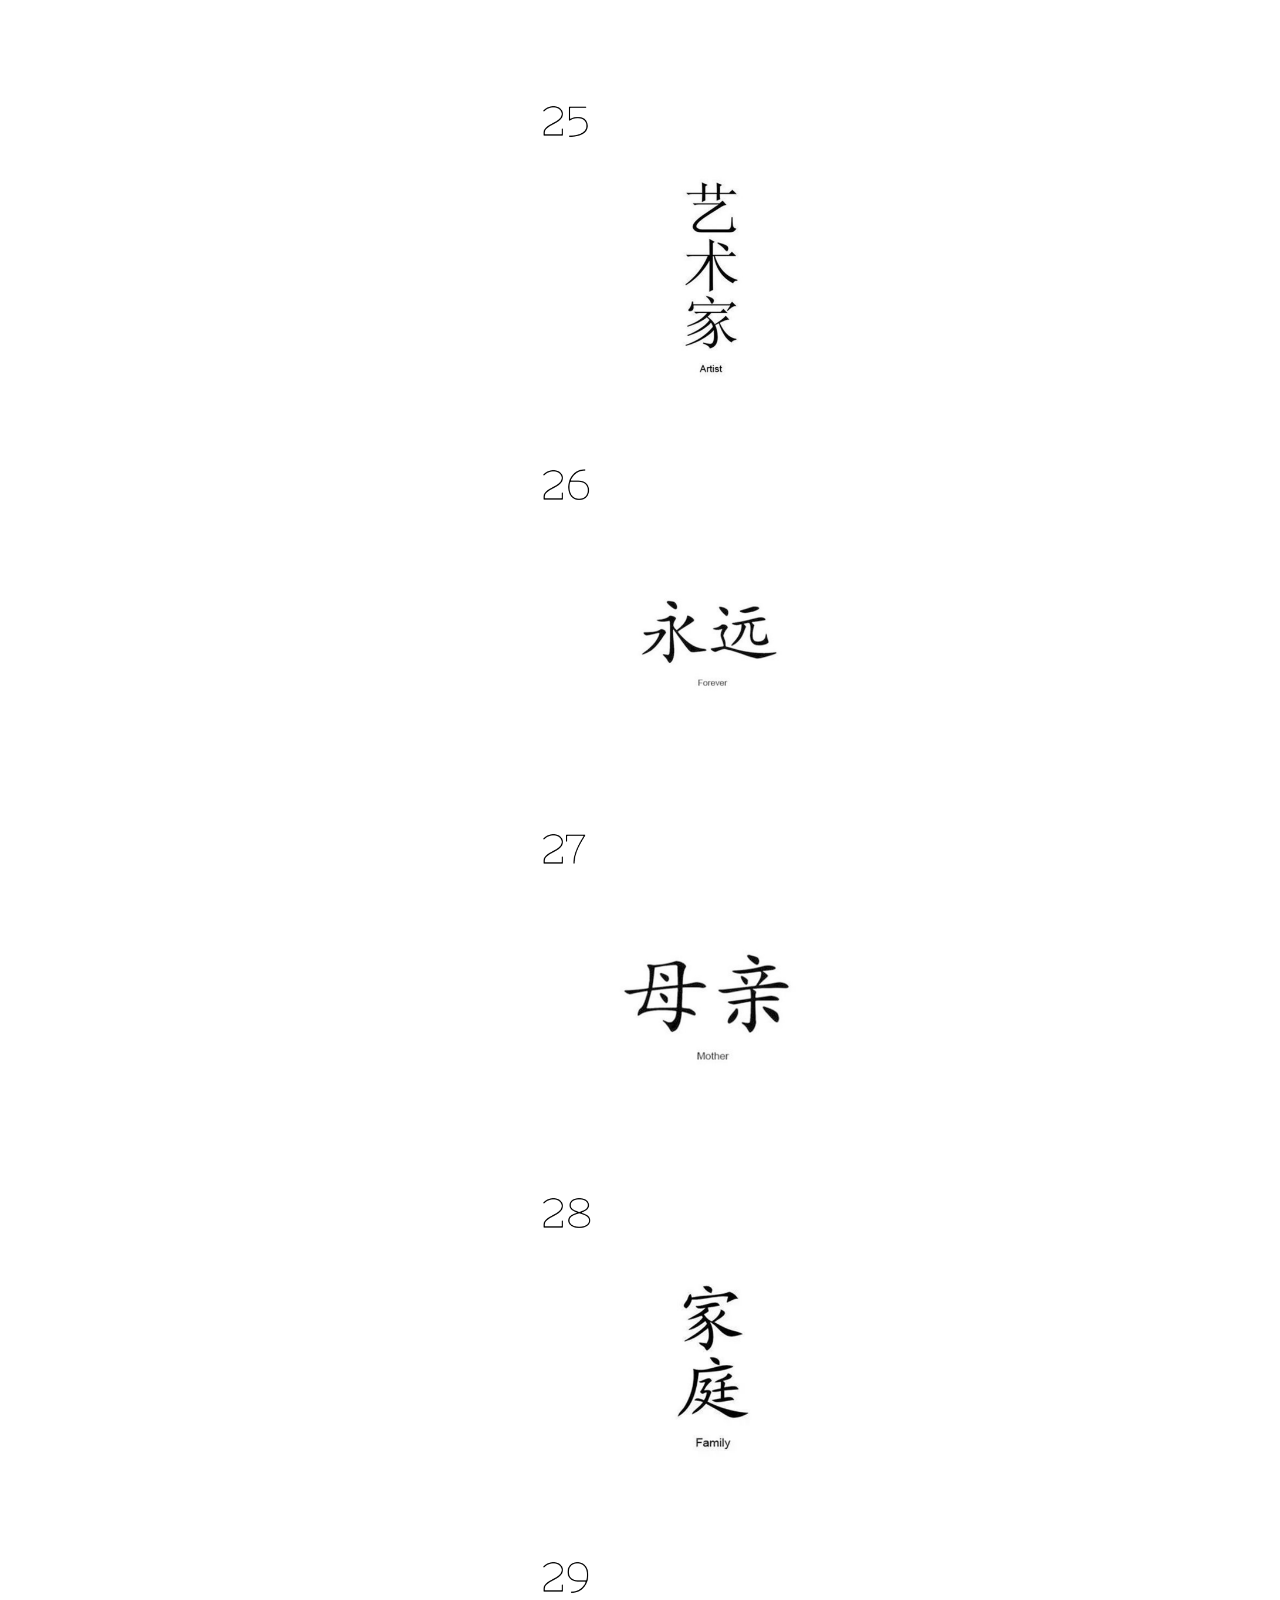
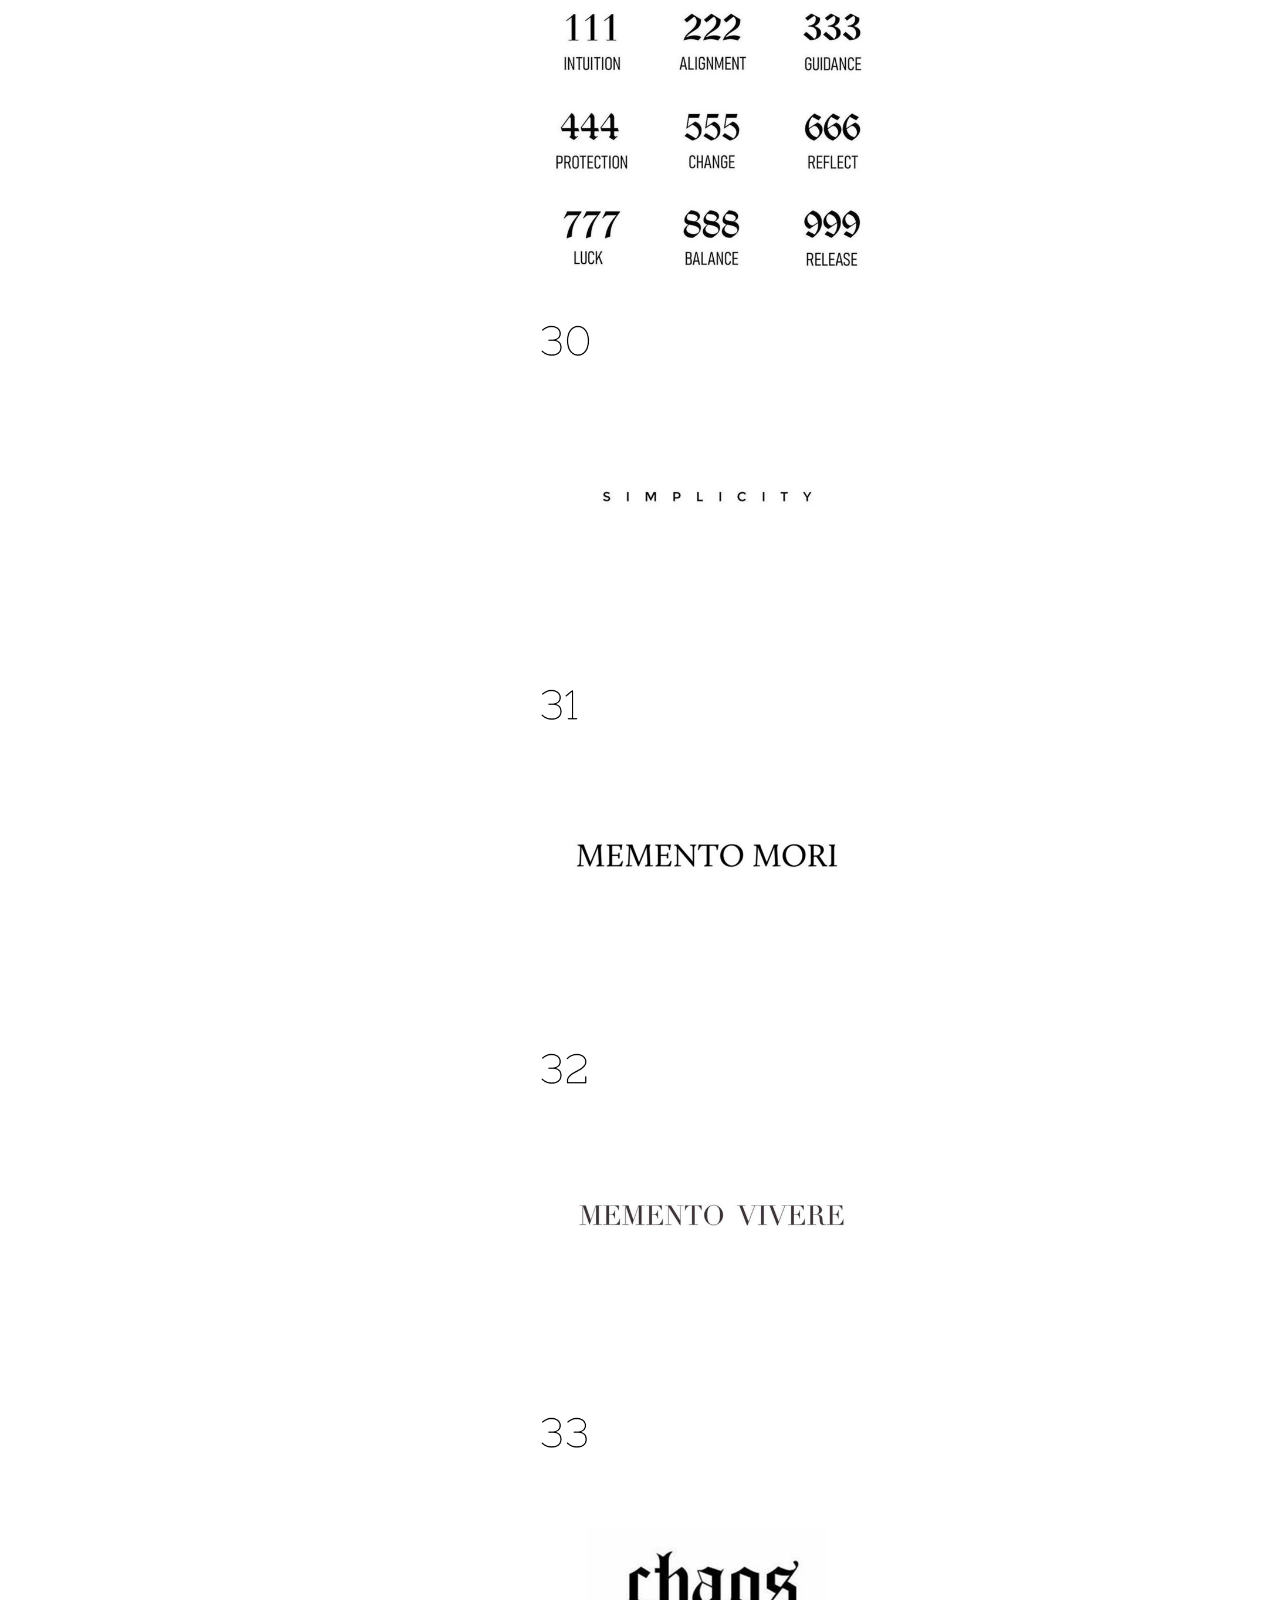
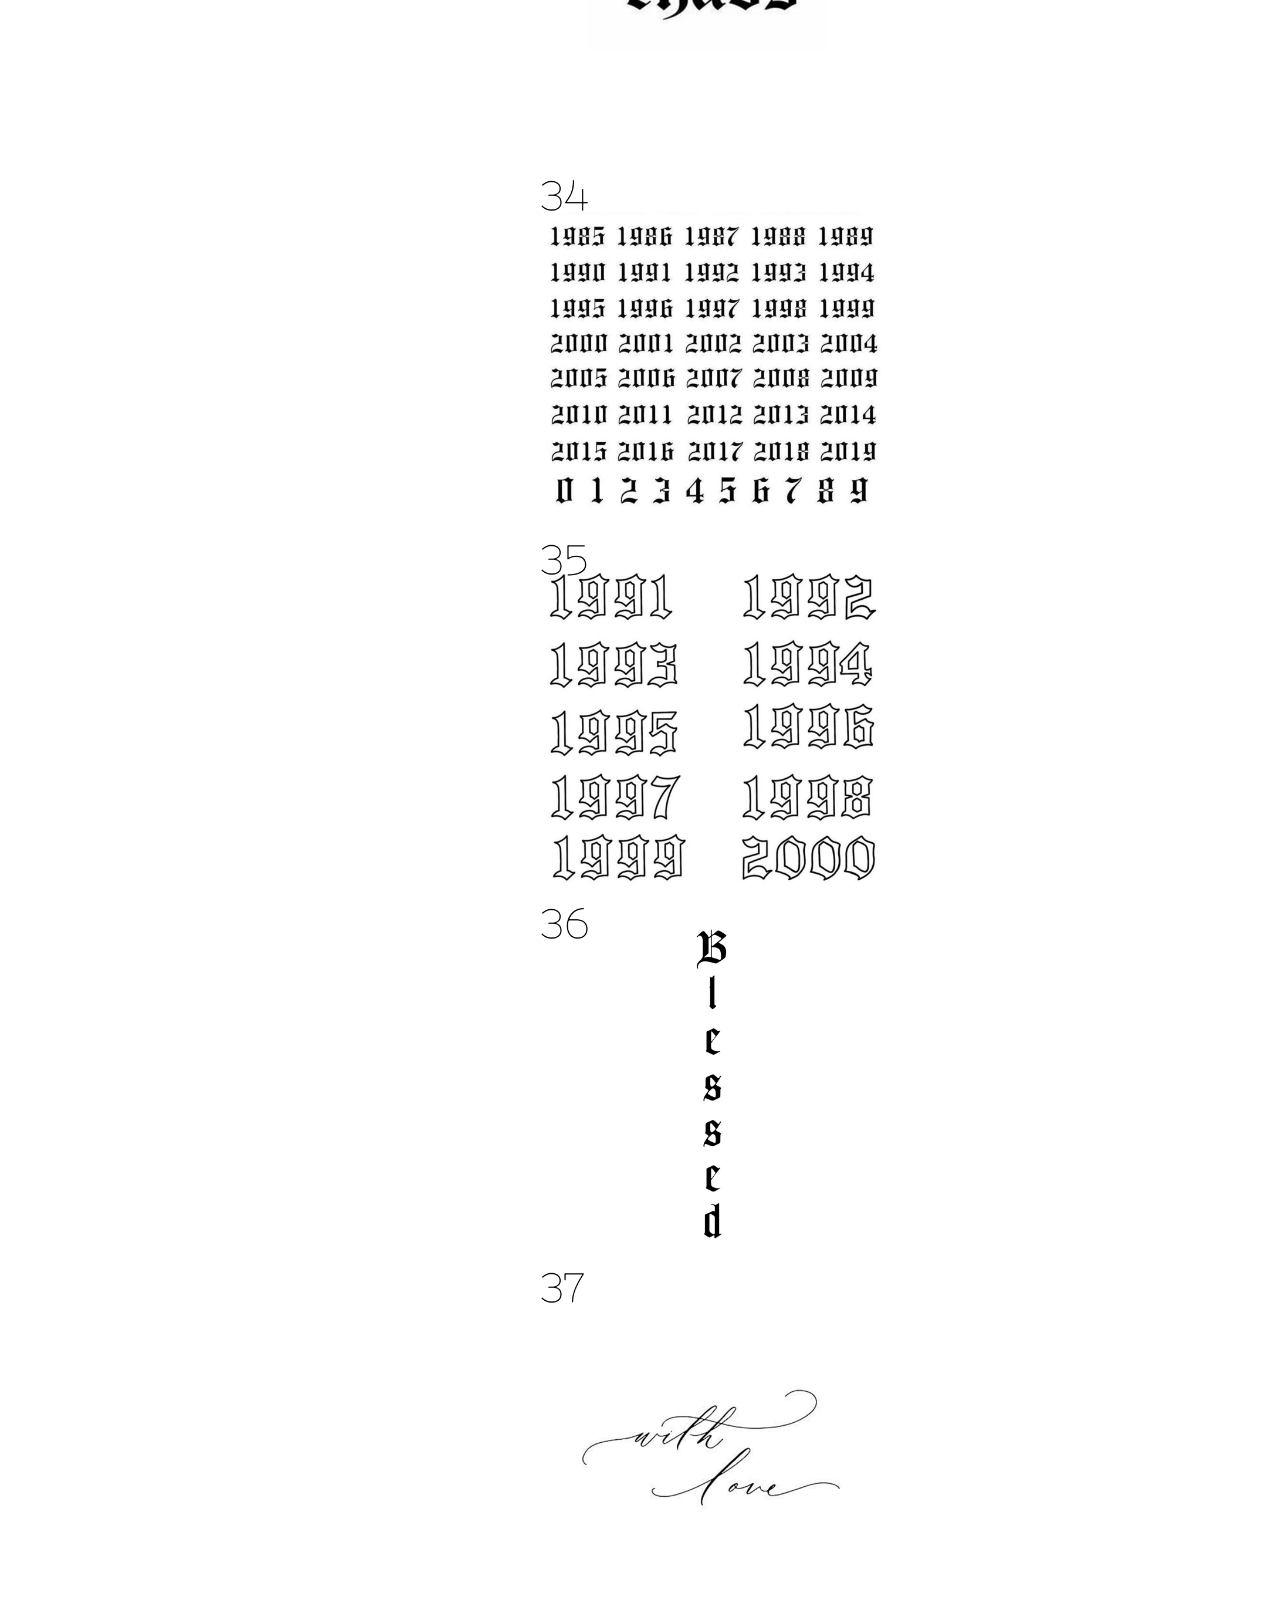
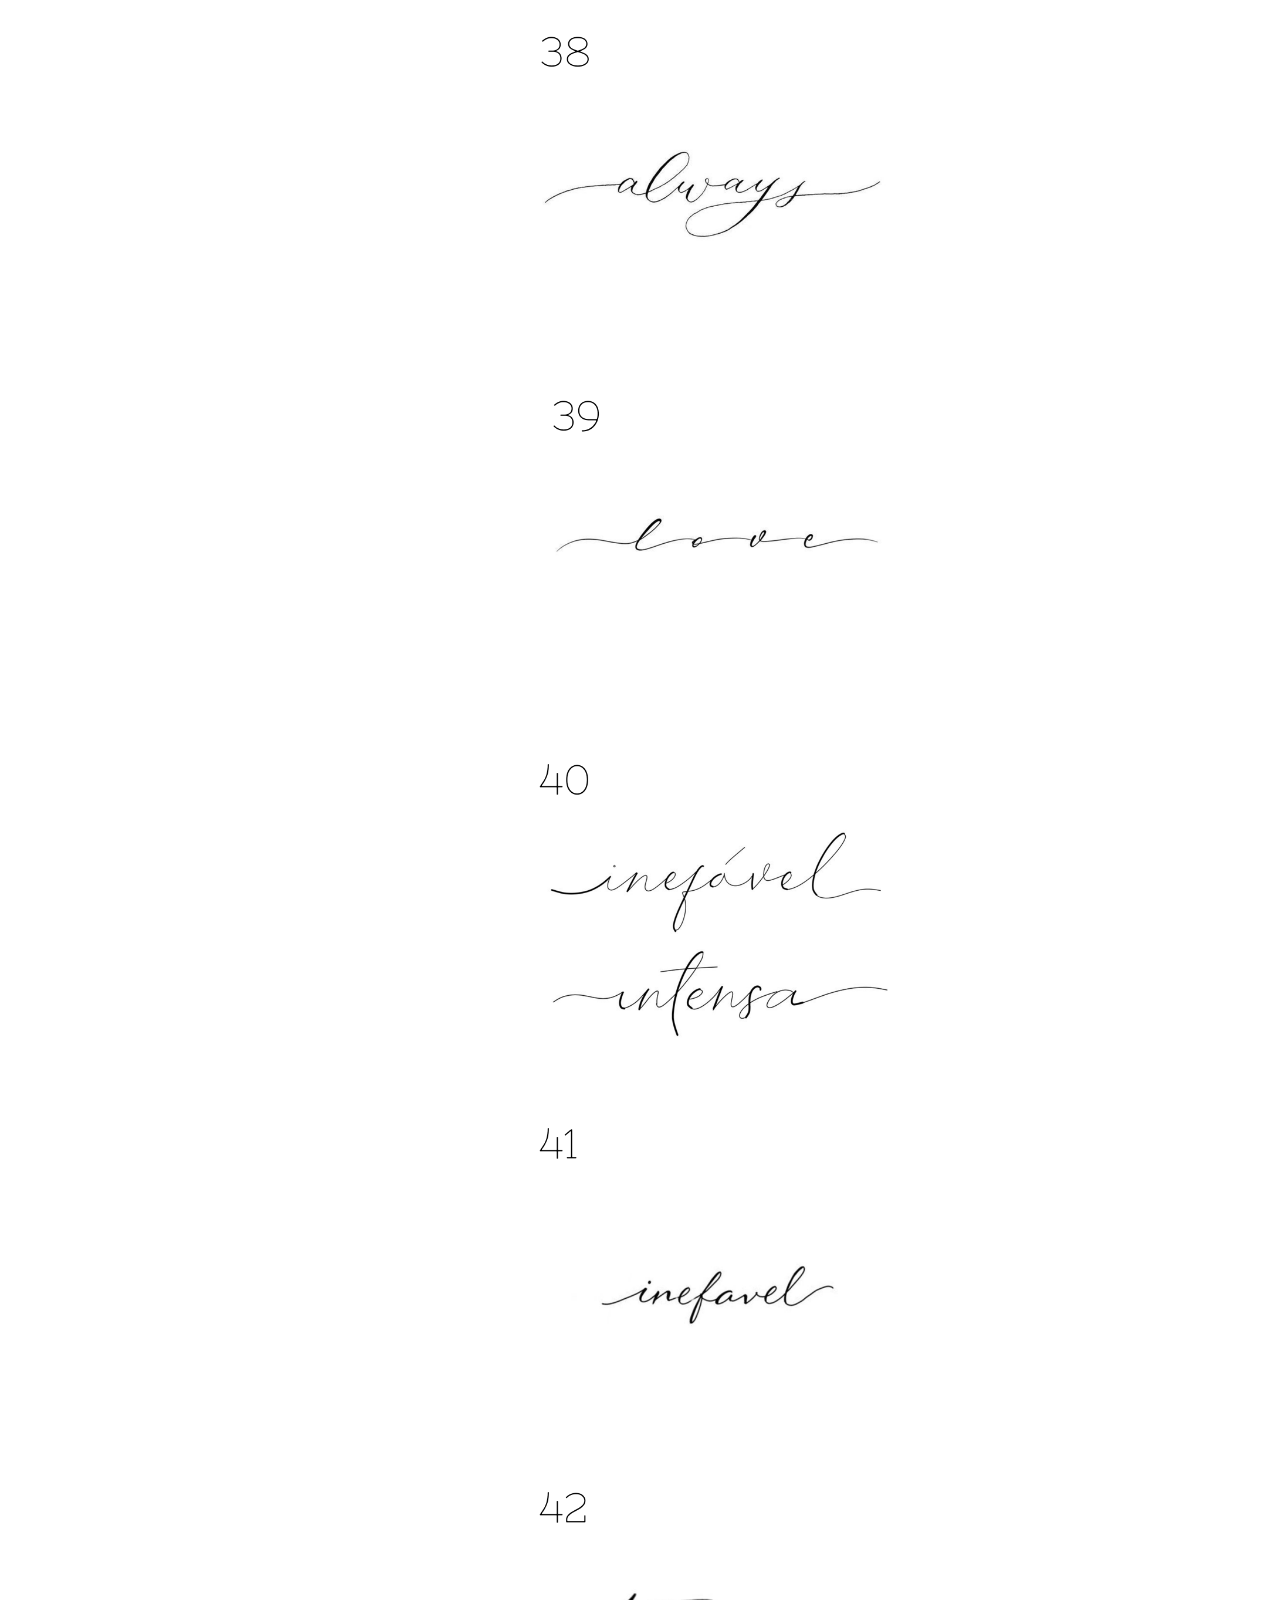
==== commit c595b0a7: "ok" ====
--- a/index.html
+++ b/index.html
@@ -55,8 +55,9 @@
 
   <!-- Header -->
   <header class="w3-container w3-center" style="padding:300px 16px; align-items: center;" id="home">
-    <h1 class="w3-jumbo"><b>Julia & Eduardo</b></h1>
-    <p>Cardápio Tattoo</p>
+    <h1 class="w3-jumbo"><b>Cardápio Tattoo</b></h1>
+    <h3 class="w3-jumbo"><b>Julia & Eduardo</b></h3>
+    <!-- <p>Cardápio Tattoo</p> -->
     
   </header>
 
@@ -397,27 +398,39 @@
   <!-- End Portfolio Section -->
   </div>
   <!-- Fineline Section -->
-  <div class="w3-padding-32 w3-content" id="Fe">
+  <div class="w3-padding-32 w3-content" id="Pets">
     <h2 class="w3-text-grey">Pets</h2>
     <hr class="w3-opacity">
 
     <!-- Grid for photos -->
     <div class="w3-row-padding" style="margin:0 -16px">
       <div class="w3-half">
-        <img src="/Religiosa/download - 2024-05-11T172044.518.jpg" style="width:100%">
-        <img src="/Religiosa/download - 2024-05-11T172040.614.jpg" style="width:100%">
-        <img src="/Religiosa/download - 2024-05-11T172036.293.jpg" style="width:100%">
-        <img src="/Religiosa/download - 2024-05-11T172006.909.jpg" style="width:100%">
-        
-      </div>
-
-      <div class="w3-half">
+      
+        <img src="/Pet/1.png" style="width:100%">
+        <img src="/Pet/2.png" style="width:100%">
+        <img src="/Pet/3.png" style="width:100%">
+        <img src="/Pet/4.png" style="width:100%">
+        <img src="/Pet/5.png" style="width:100%">
+        <img src="/Pet/6.png" style="width:100%">
+        <img src="/Pet/7.png" style="width:100%">
+        <img src="/Pet/8.png" style="width:100%">
+        <img src="/Pet/9.png" style="width:100%">
+        <img src="/Pet/10.png" style="width:100%">
+        <img src="/Pet/11.png" style="width:100%">
+        <img src="/Pet/12.png" style="width:100%">
+        <img src="/Pet/13.png" style="width:100%">
+        <img src="/Pet/14.png" style="width:100%">
+        <img src="/Pet/15.png" style="width:100%">
+        
+      </div>
+
+      <!-- <div class="w3-half">
         <img src="/Religiosa/download - 2024-05-11T171951.666.jpg" style="width:100%">
         <img src="/Religiosa/download - 2024-05-11T171935.445.jpg" style="width:100%">
         <img src="/Religiosa/download - 2024-05-11T171931.991.jpg" style="width:100%">
         
         
-      </div>
+      </div> -->
     <!-- End photo grid -->
     </div>
   
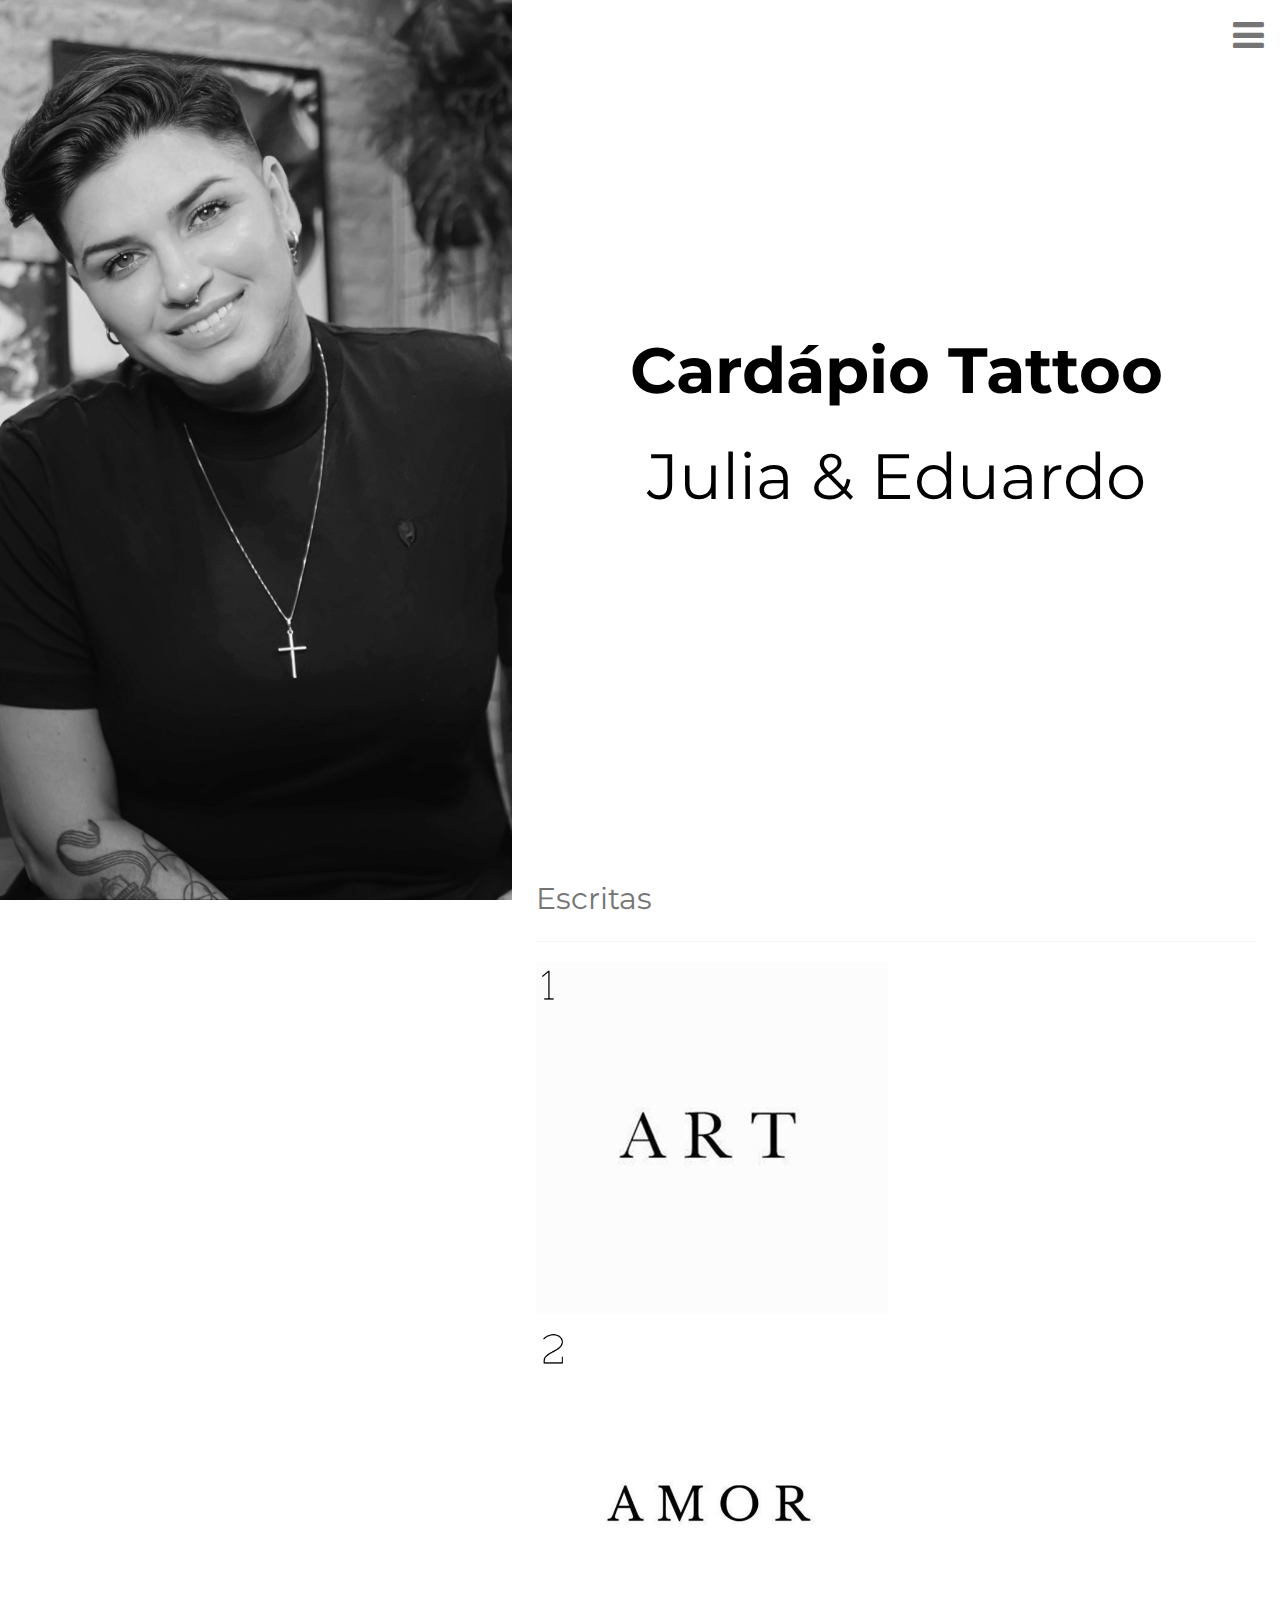
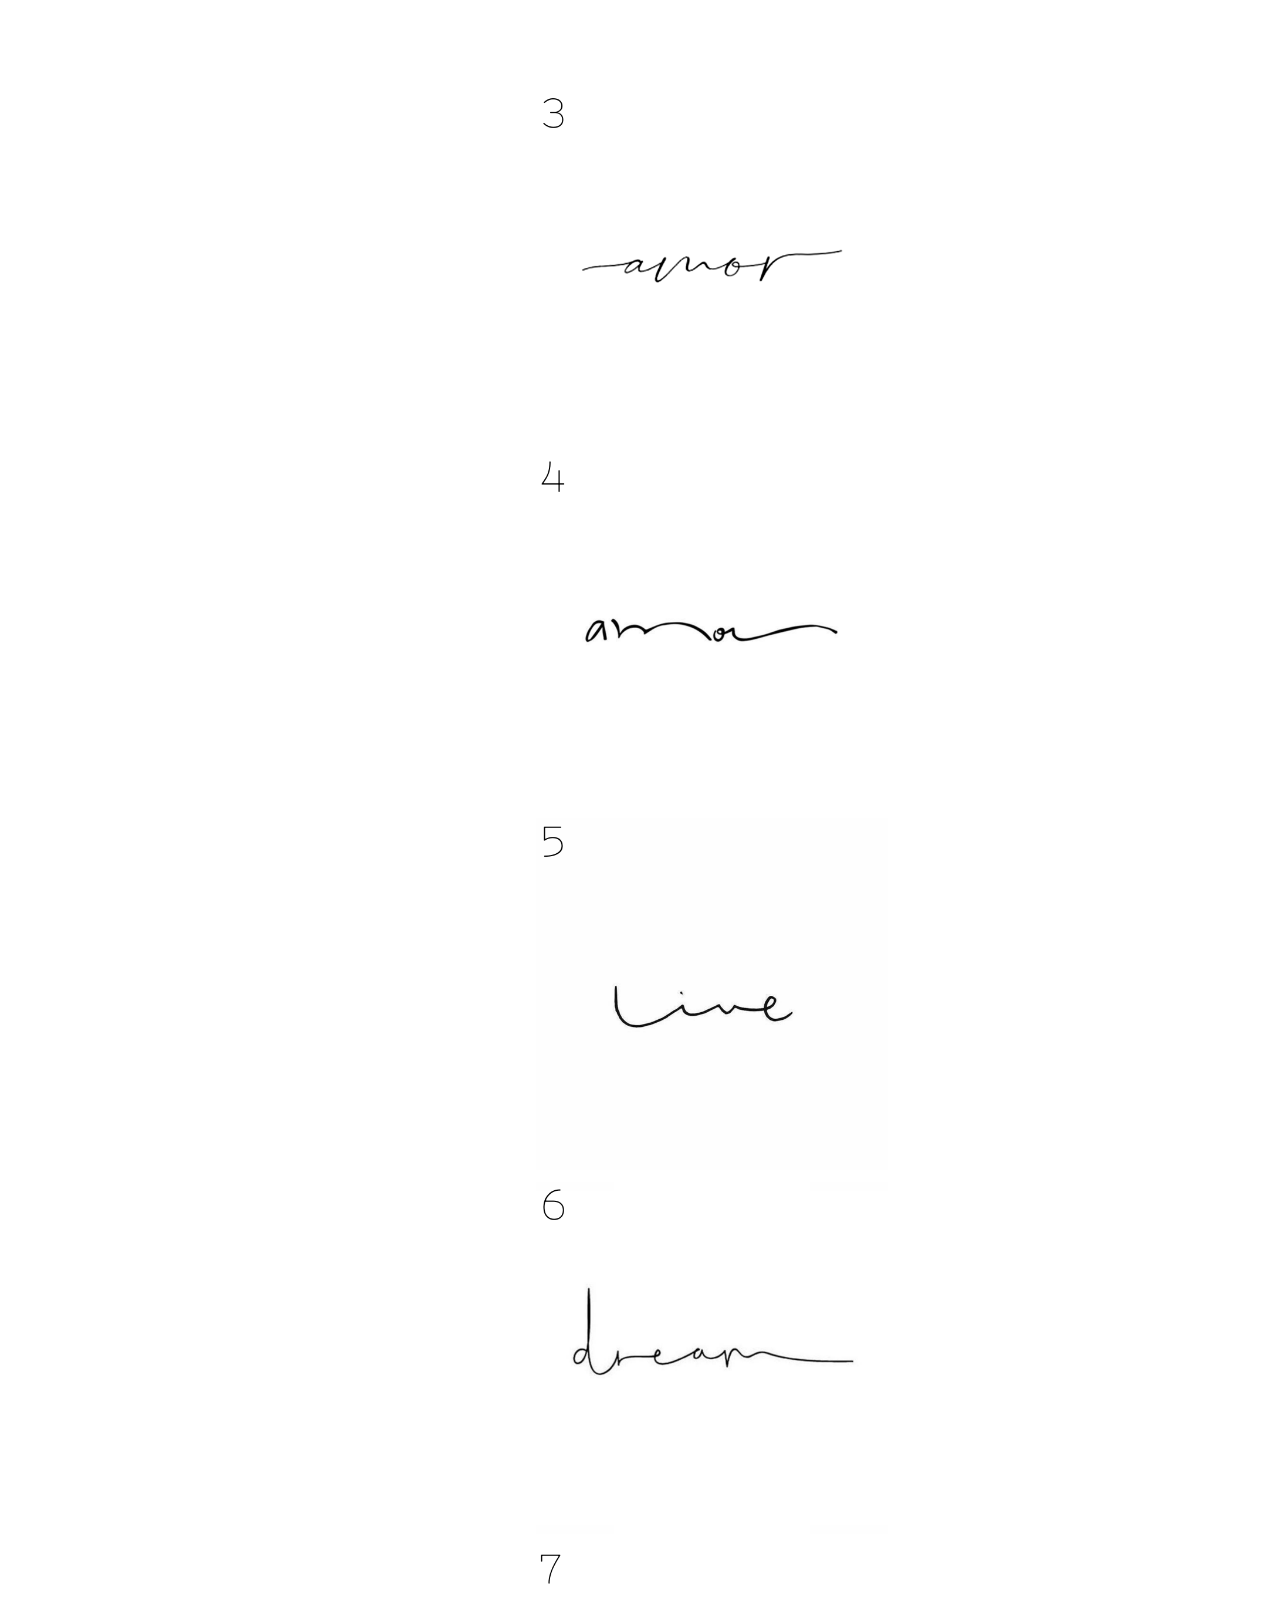
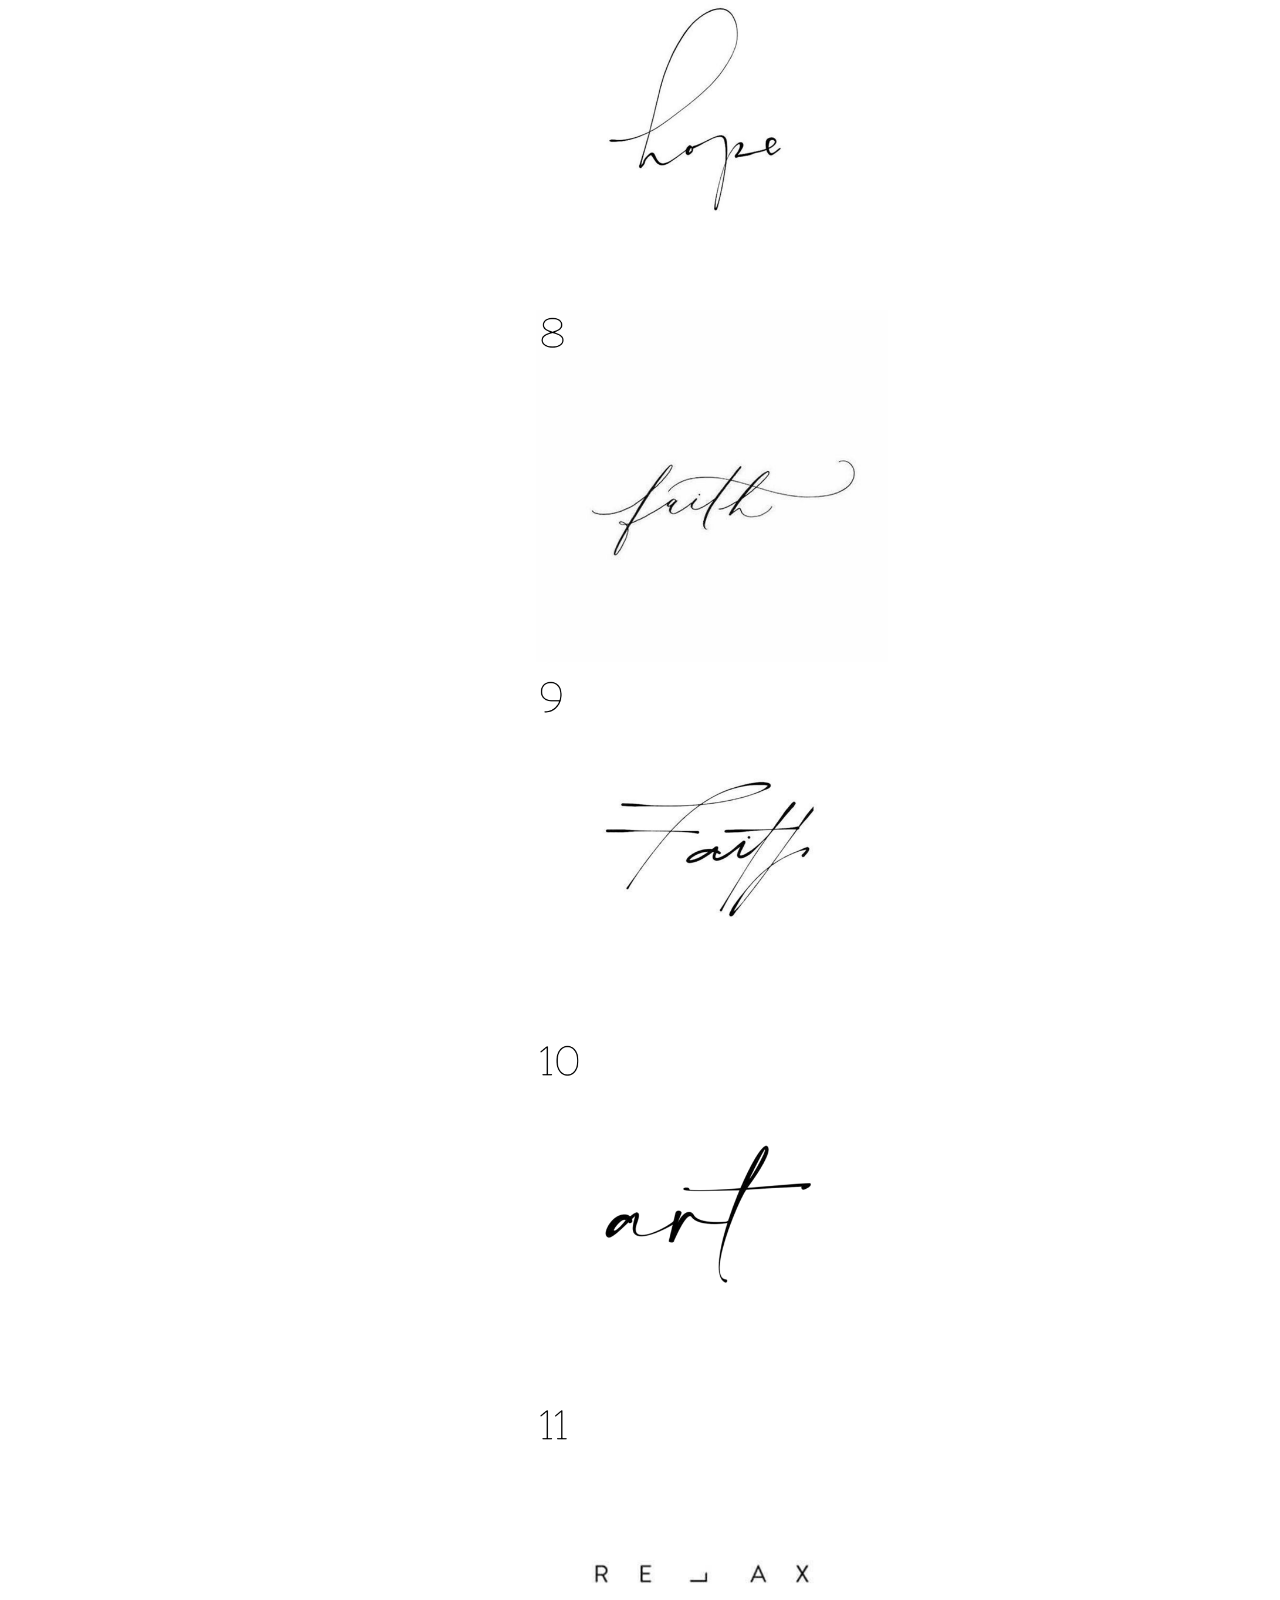
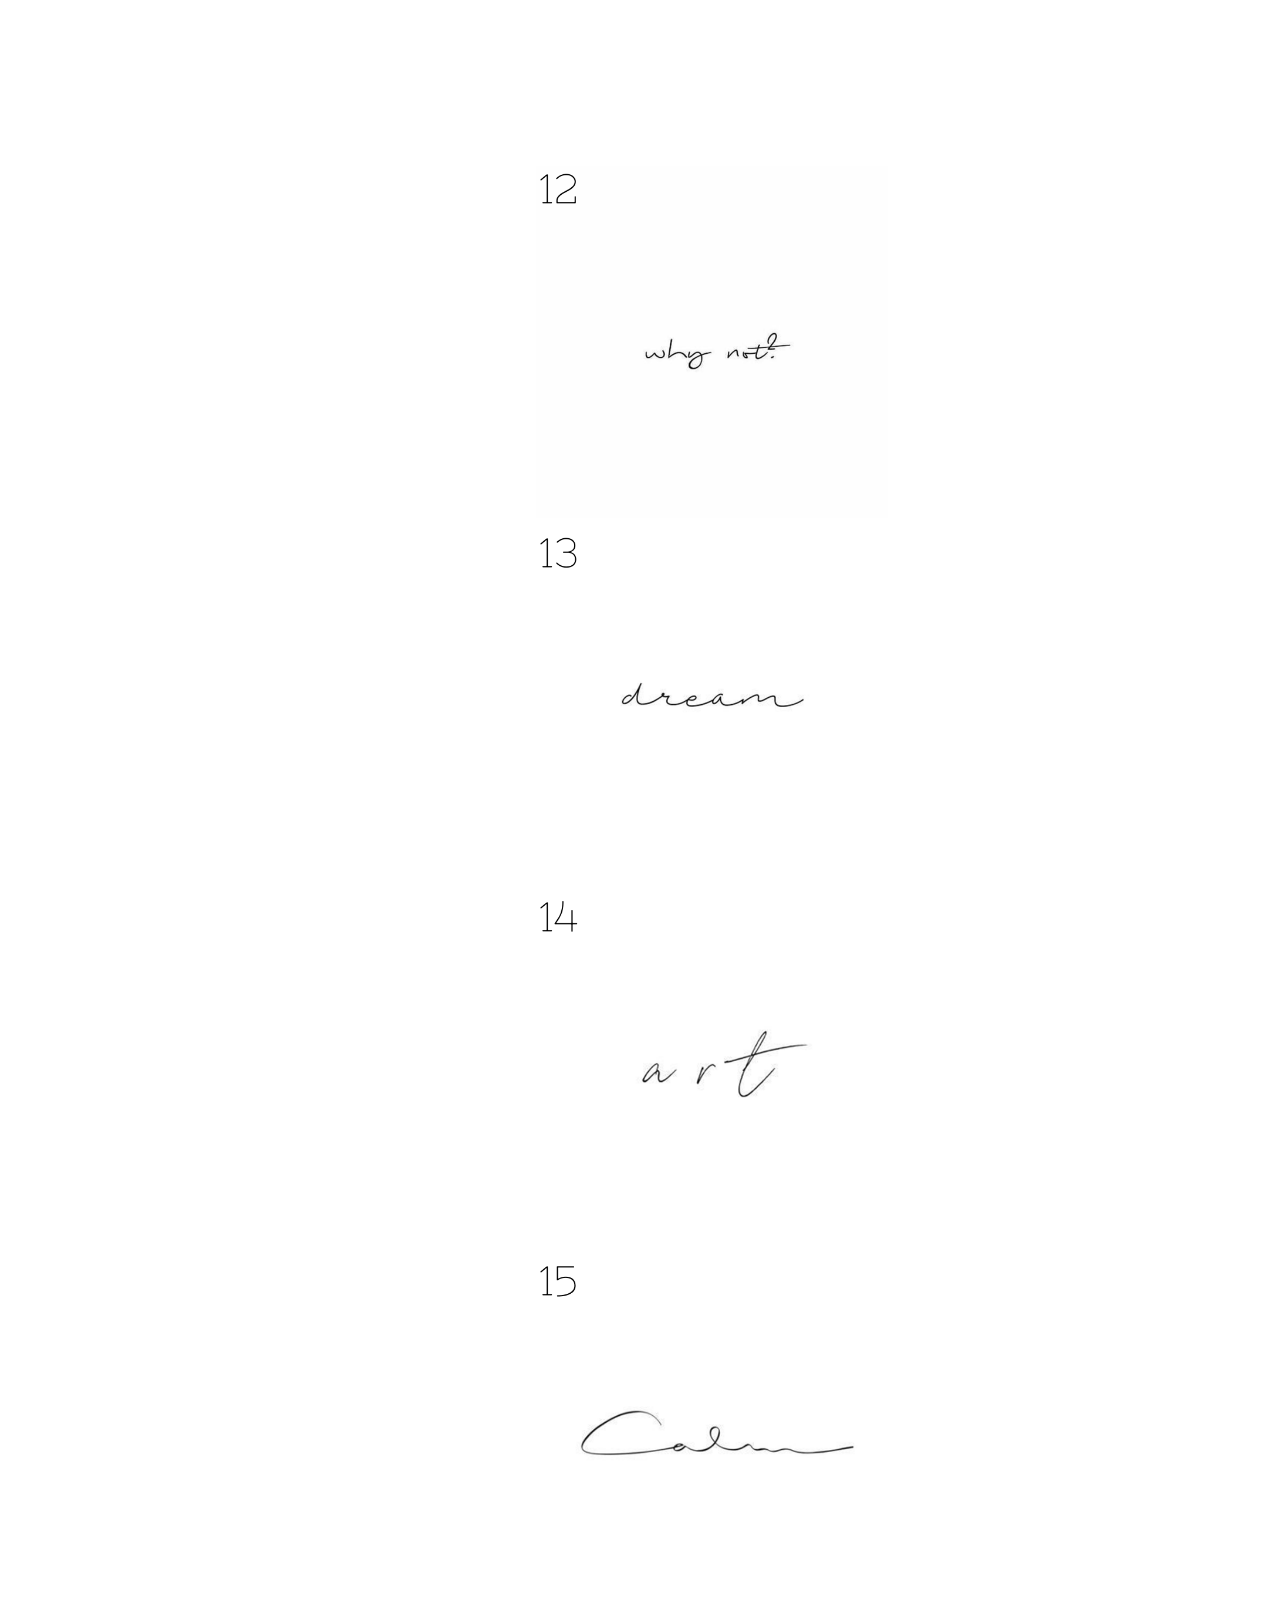
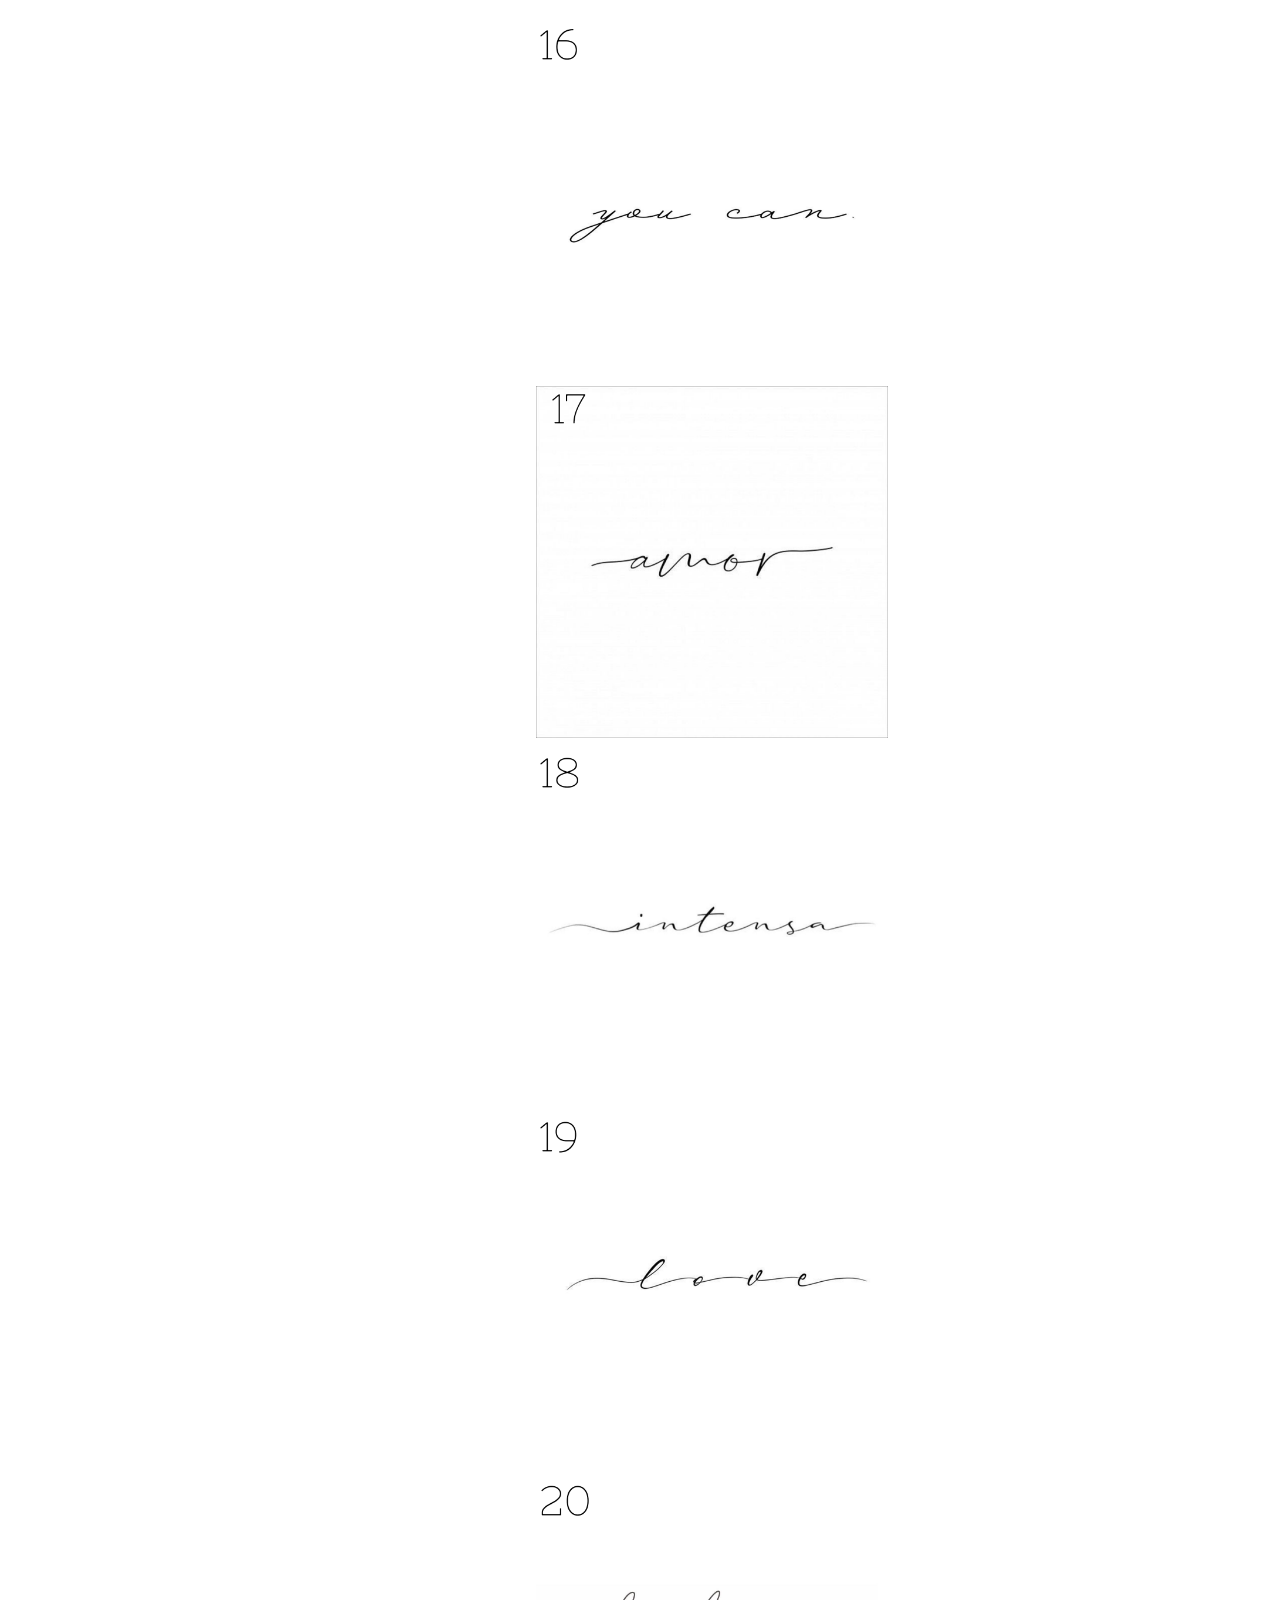
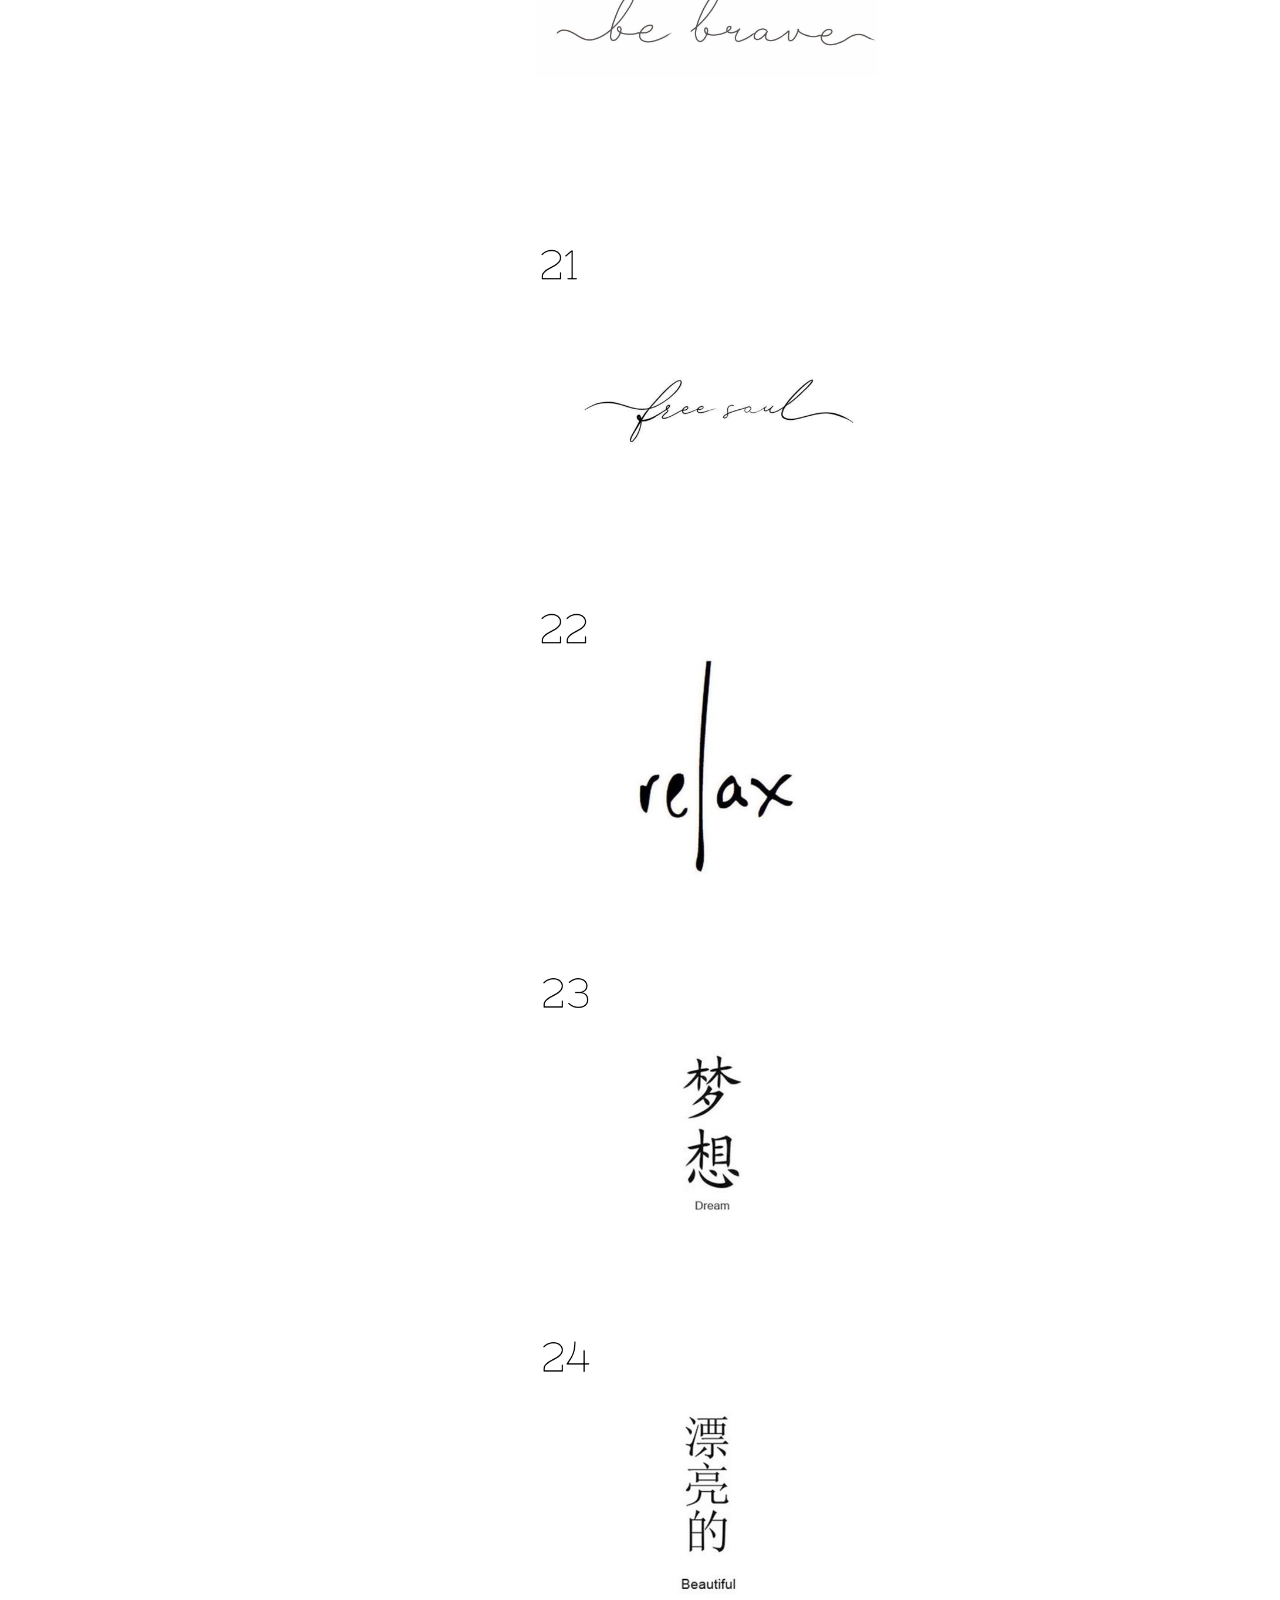
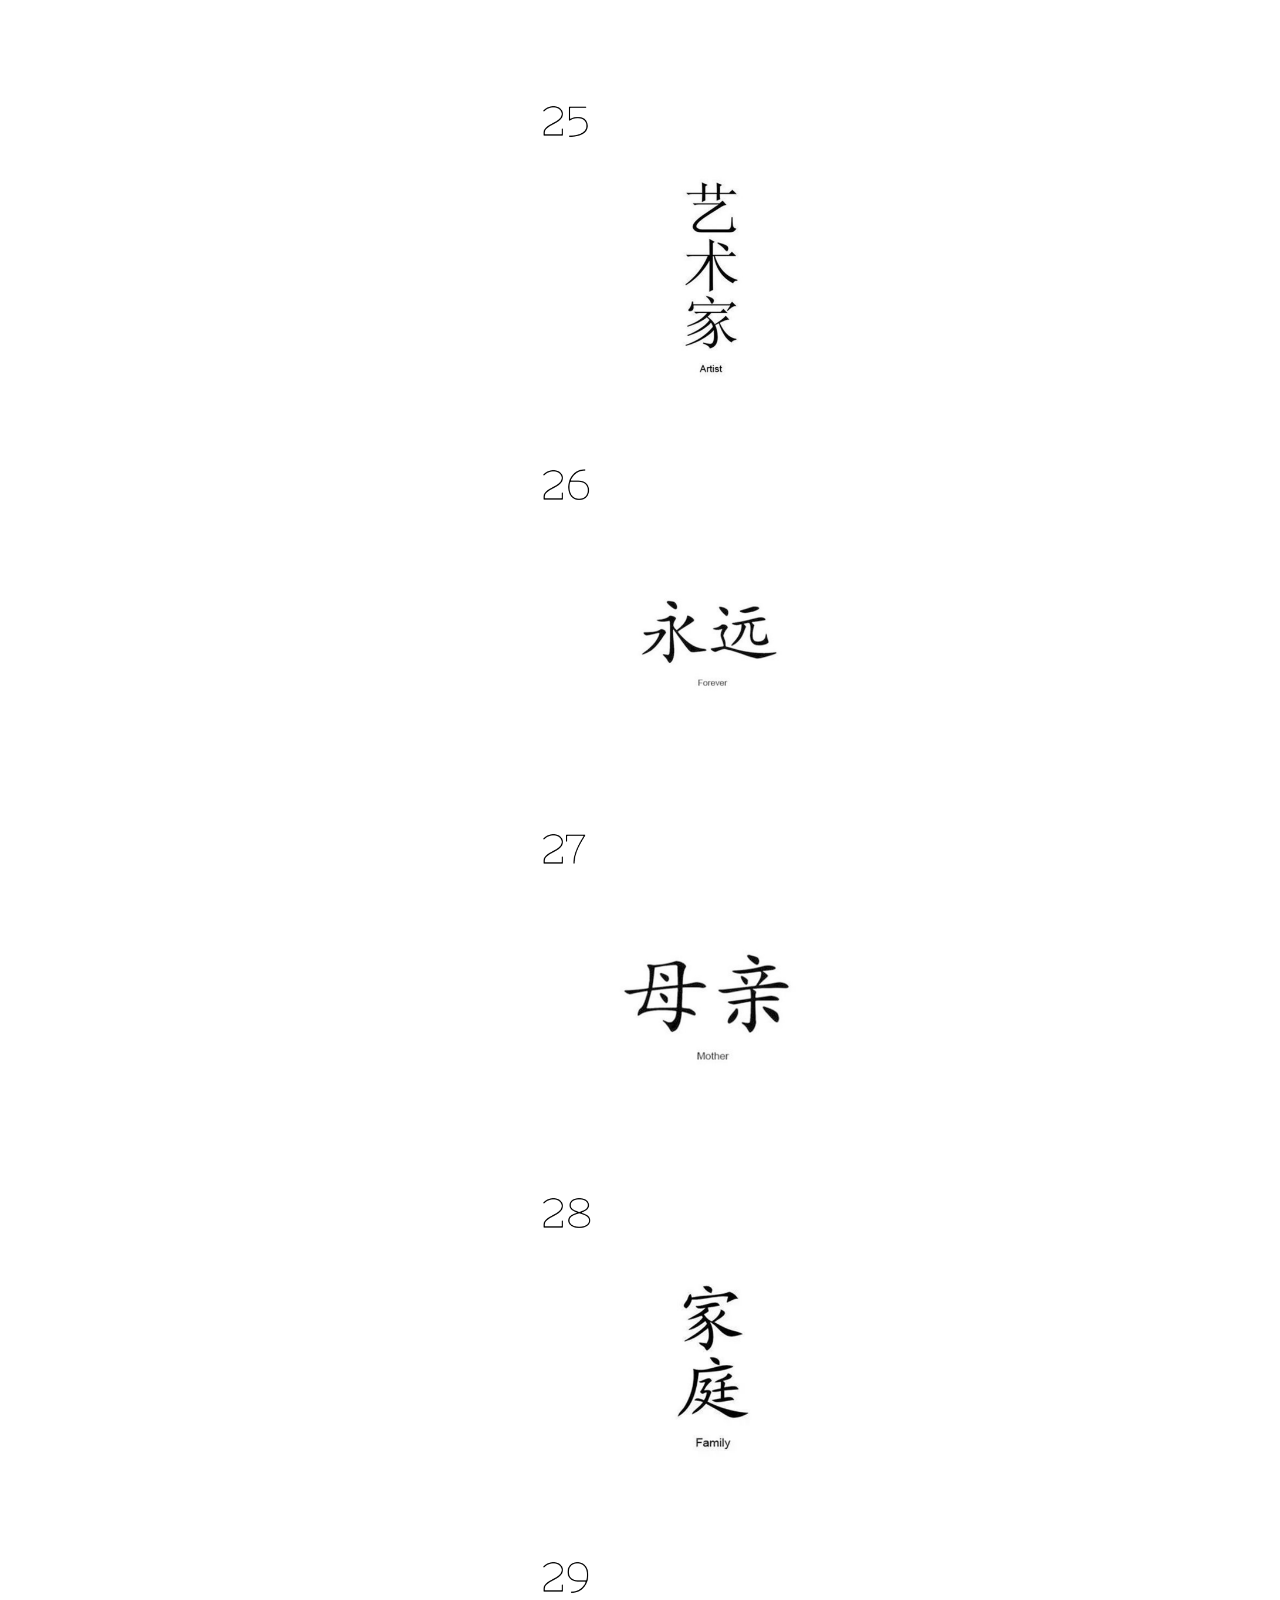
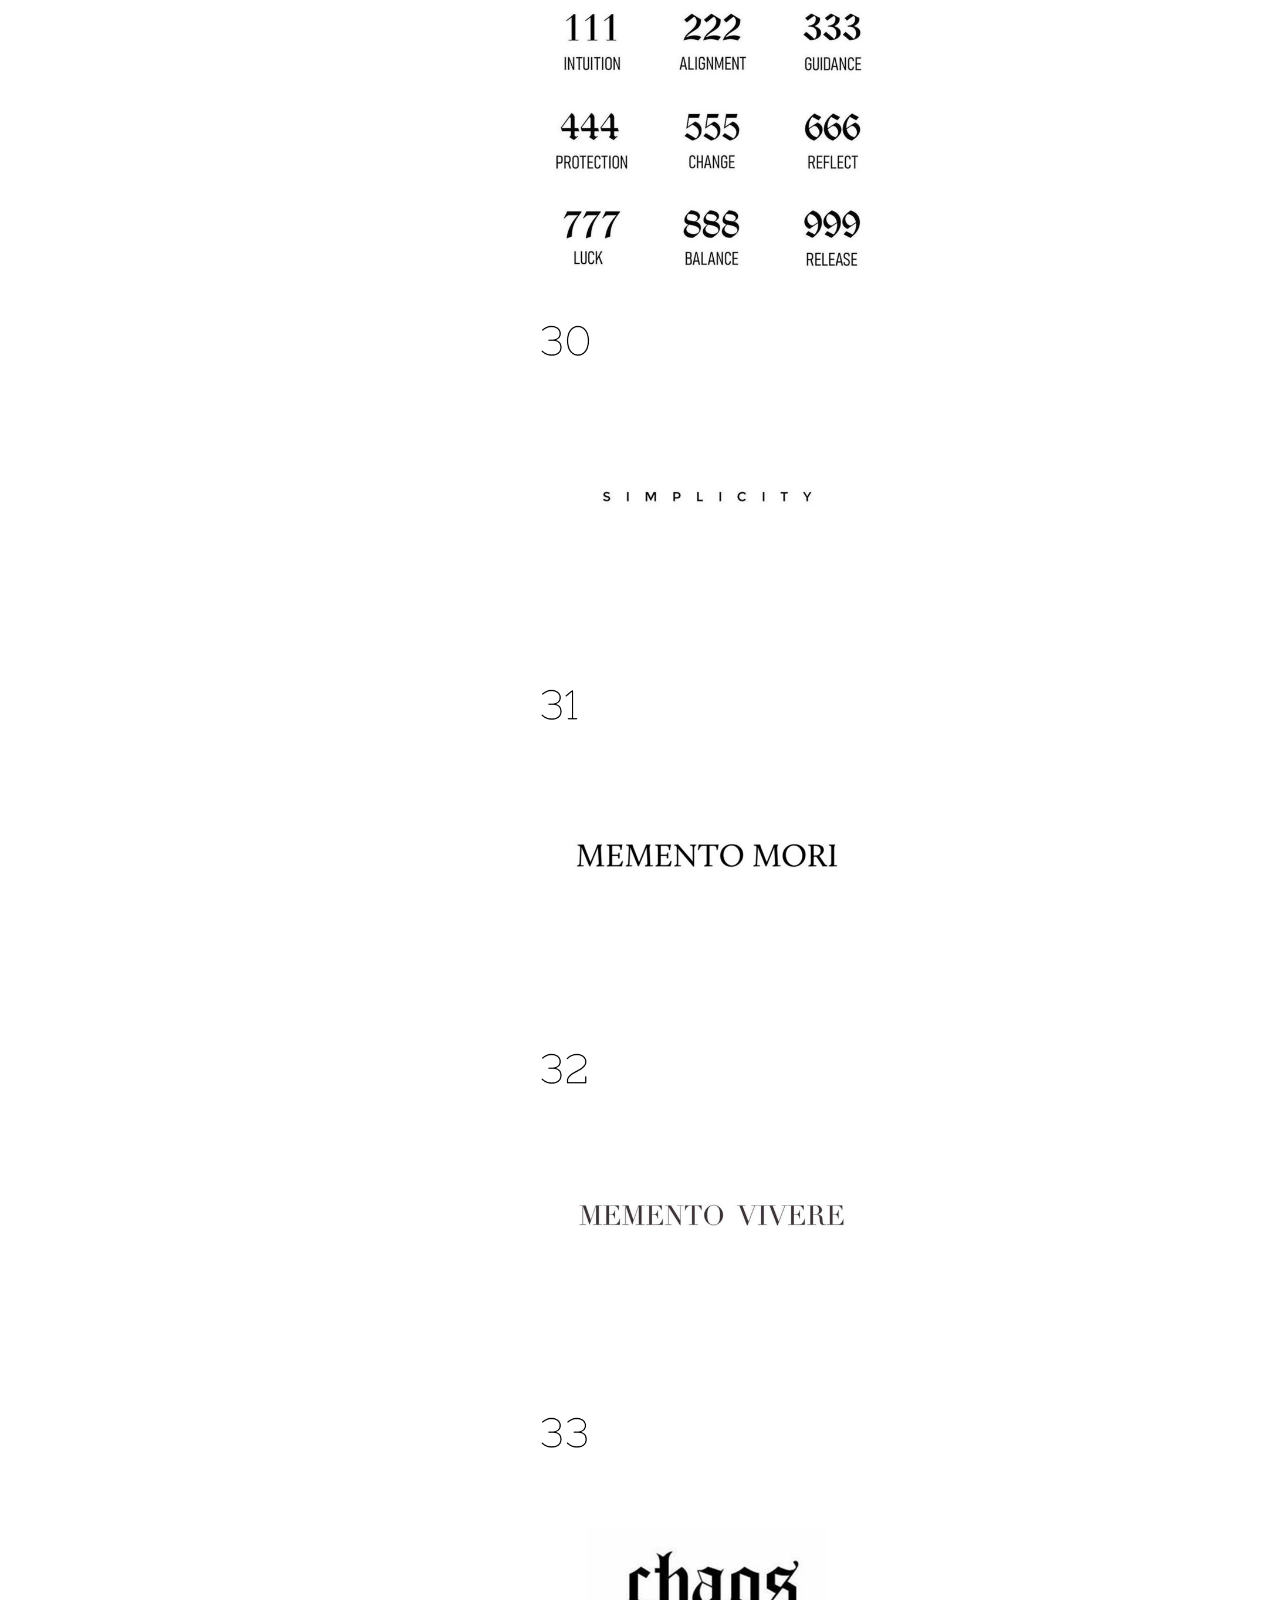
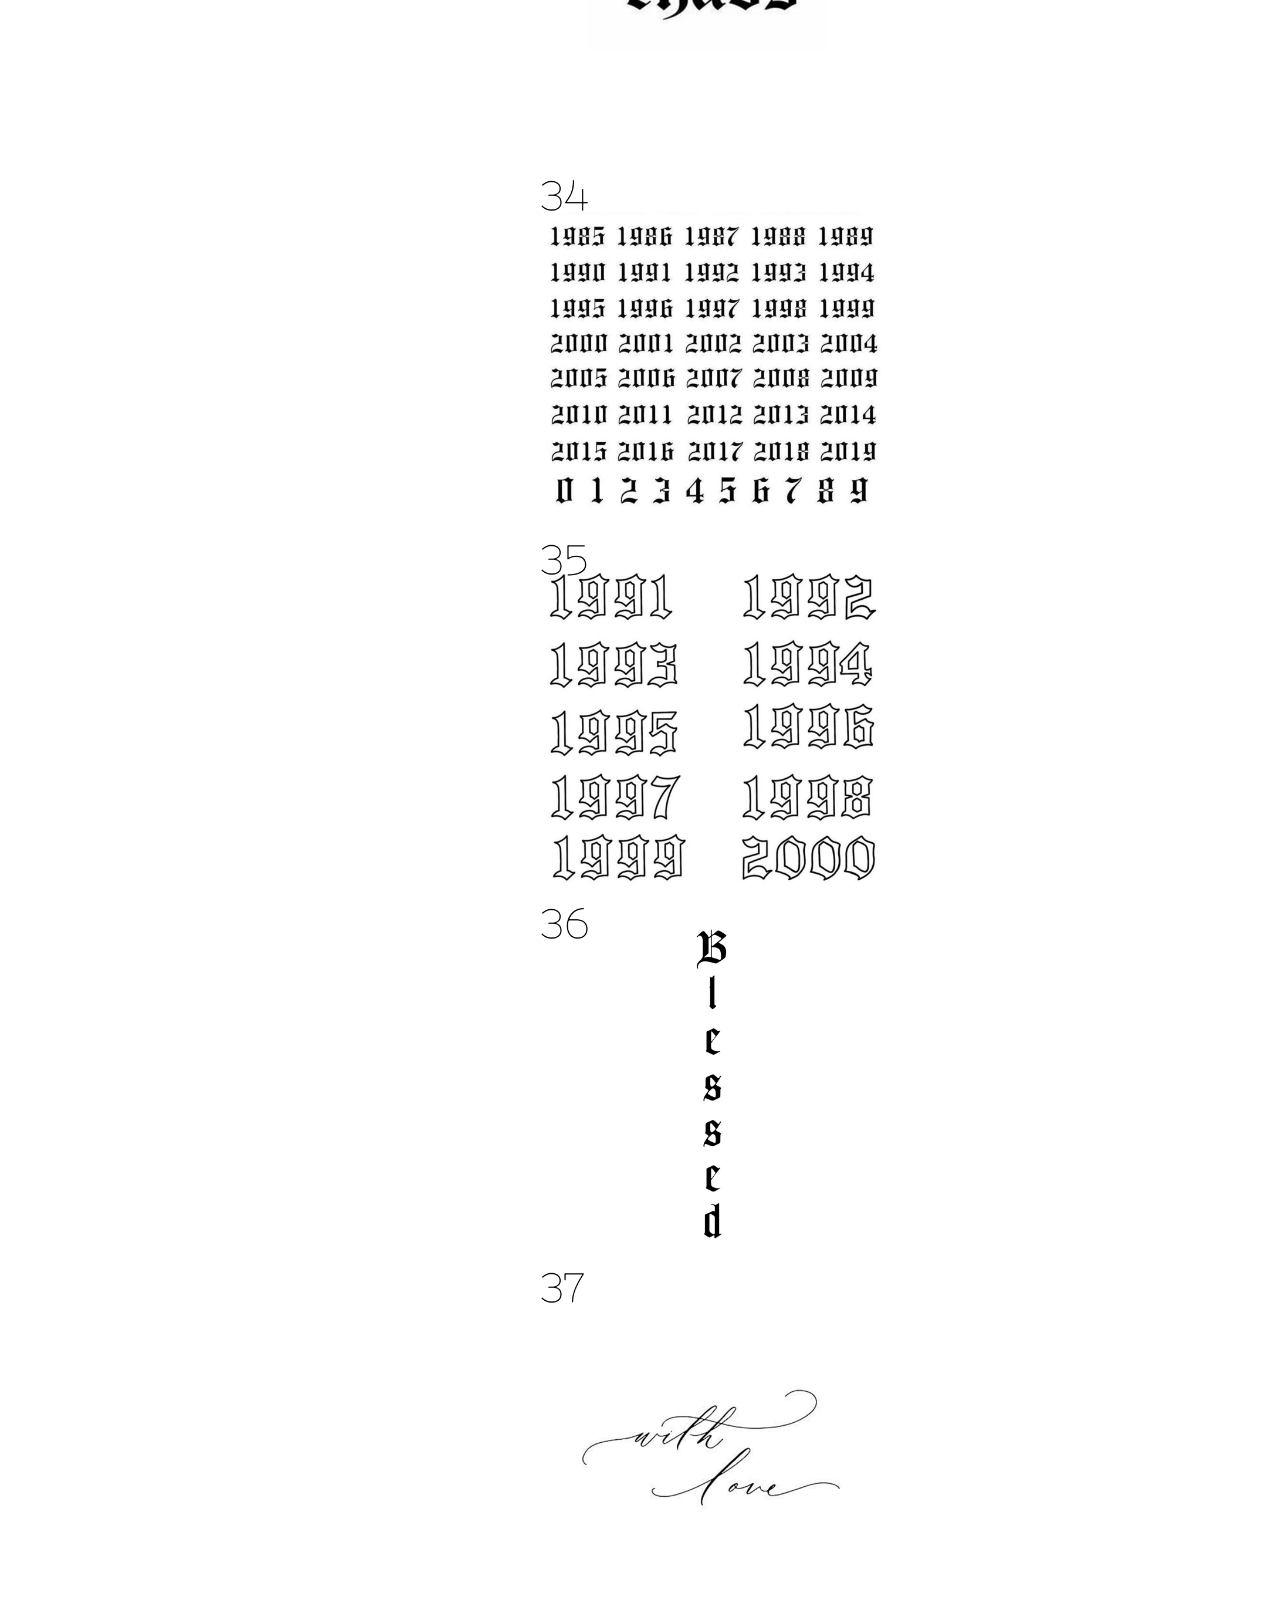
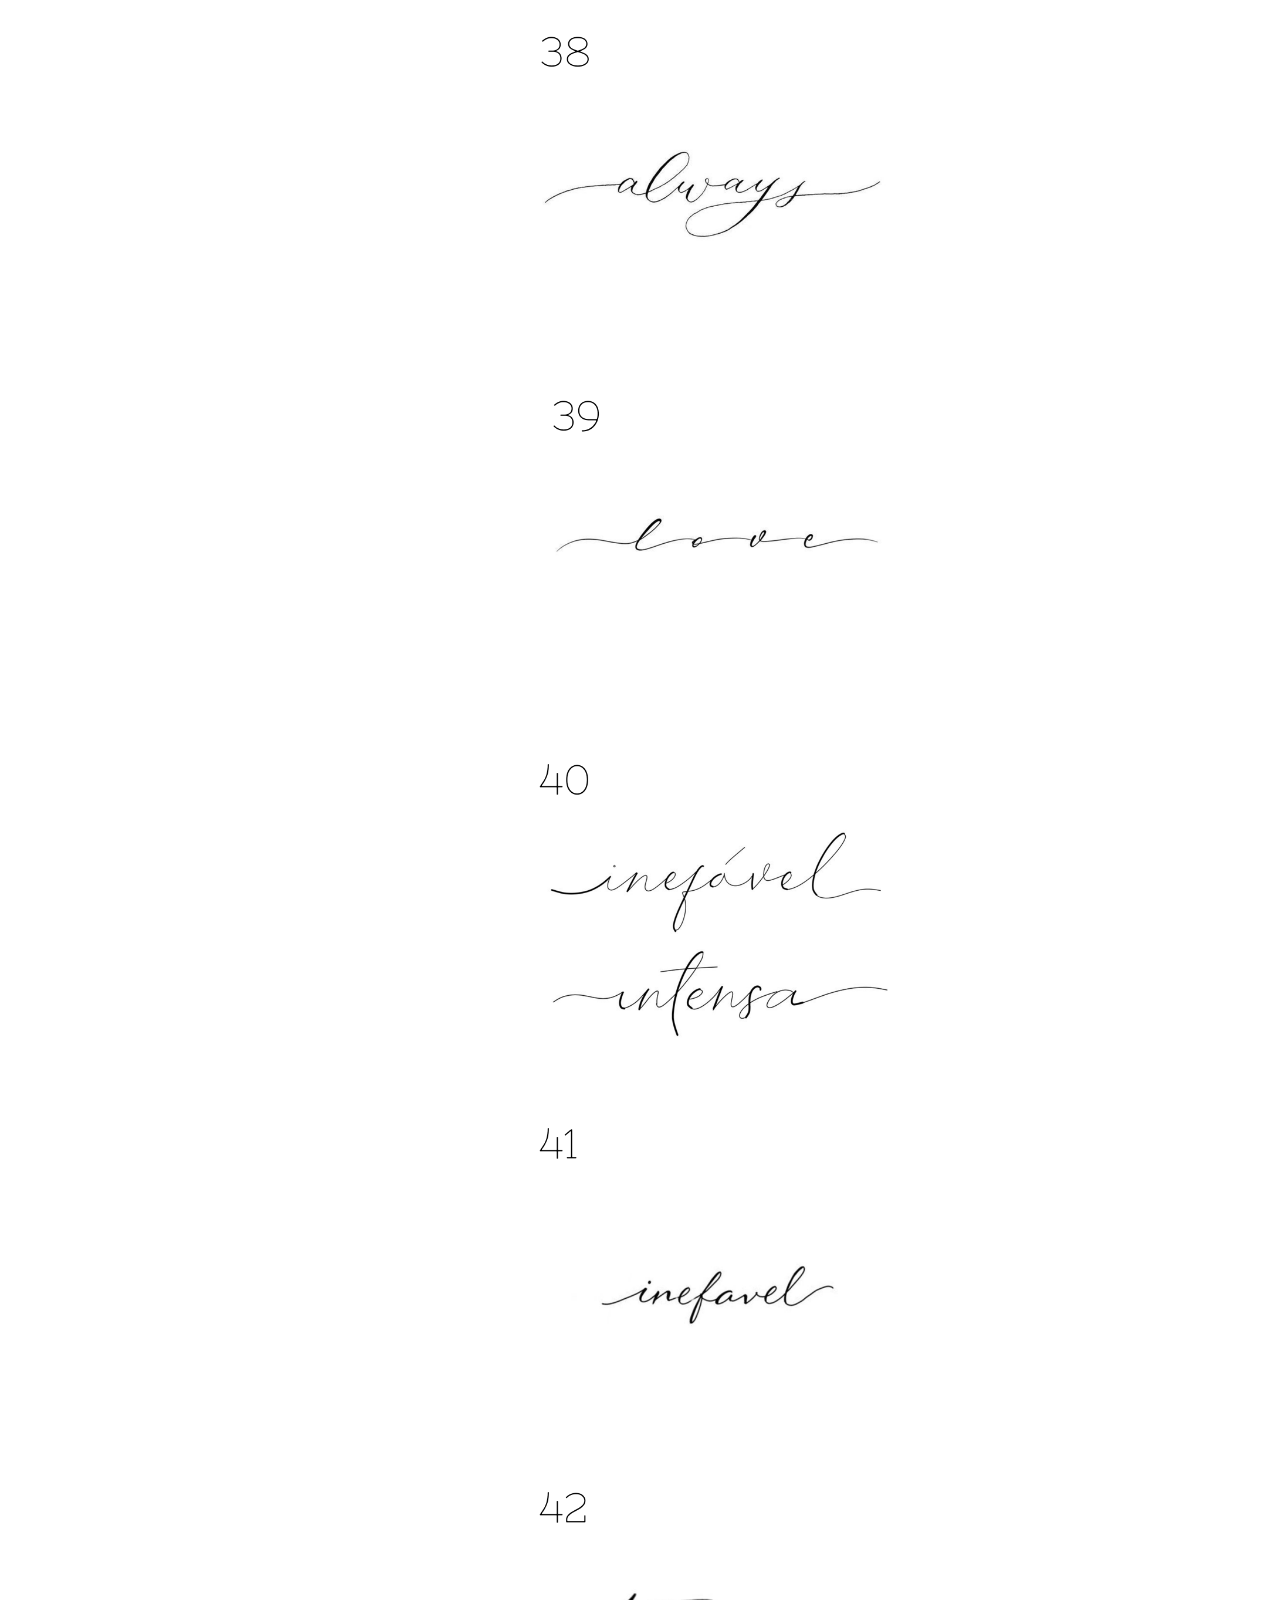
==== commit 9c17703f: "ok" ====
--- a/index.html
+++ b/index.html
@@ -56,7 +56,7 @@
   <!-- Header -->
   <header class="w3-container w3-center" style="padding:300px 16px; align-items: center;" id="home">
     <h1 class="w3-jumbo"><b>Cardápio Tattoo</b></h1>
-    <h3 class="w3-jumbo"><b>Julia & Eduardo</b></h3>
+    <h5 class="w3-jumbo">Julia & Eduardo</h5>
     <!-- <p>Cardápio Tattoo</p> -->
     
   </header>
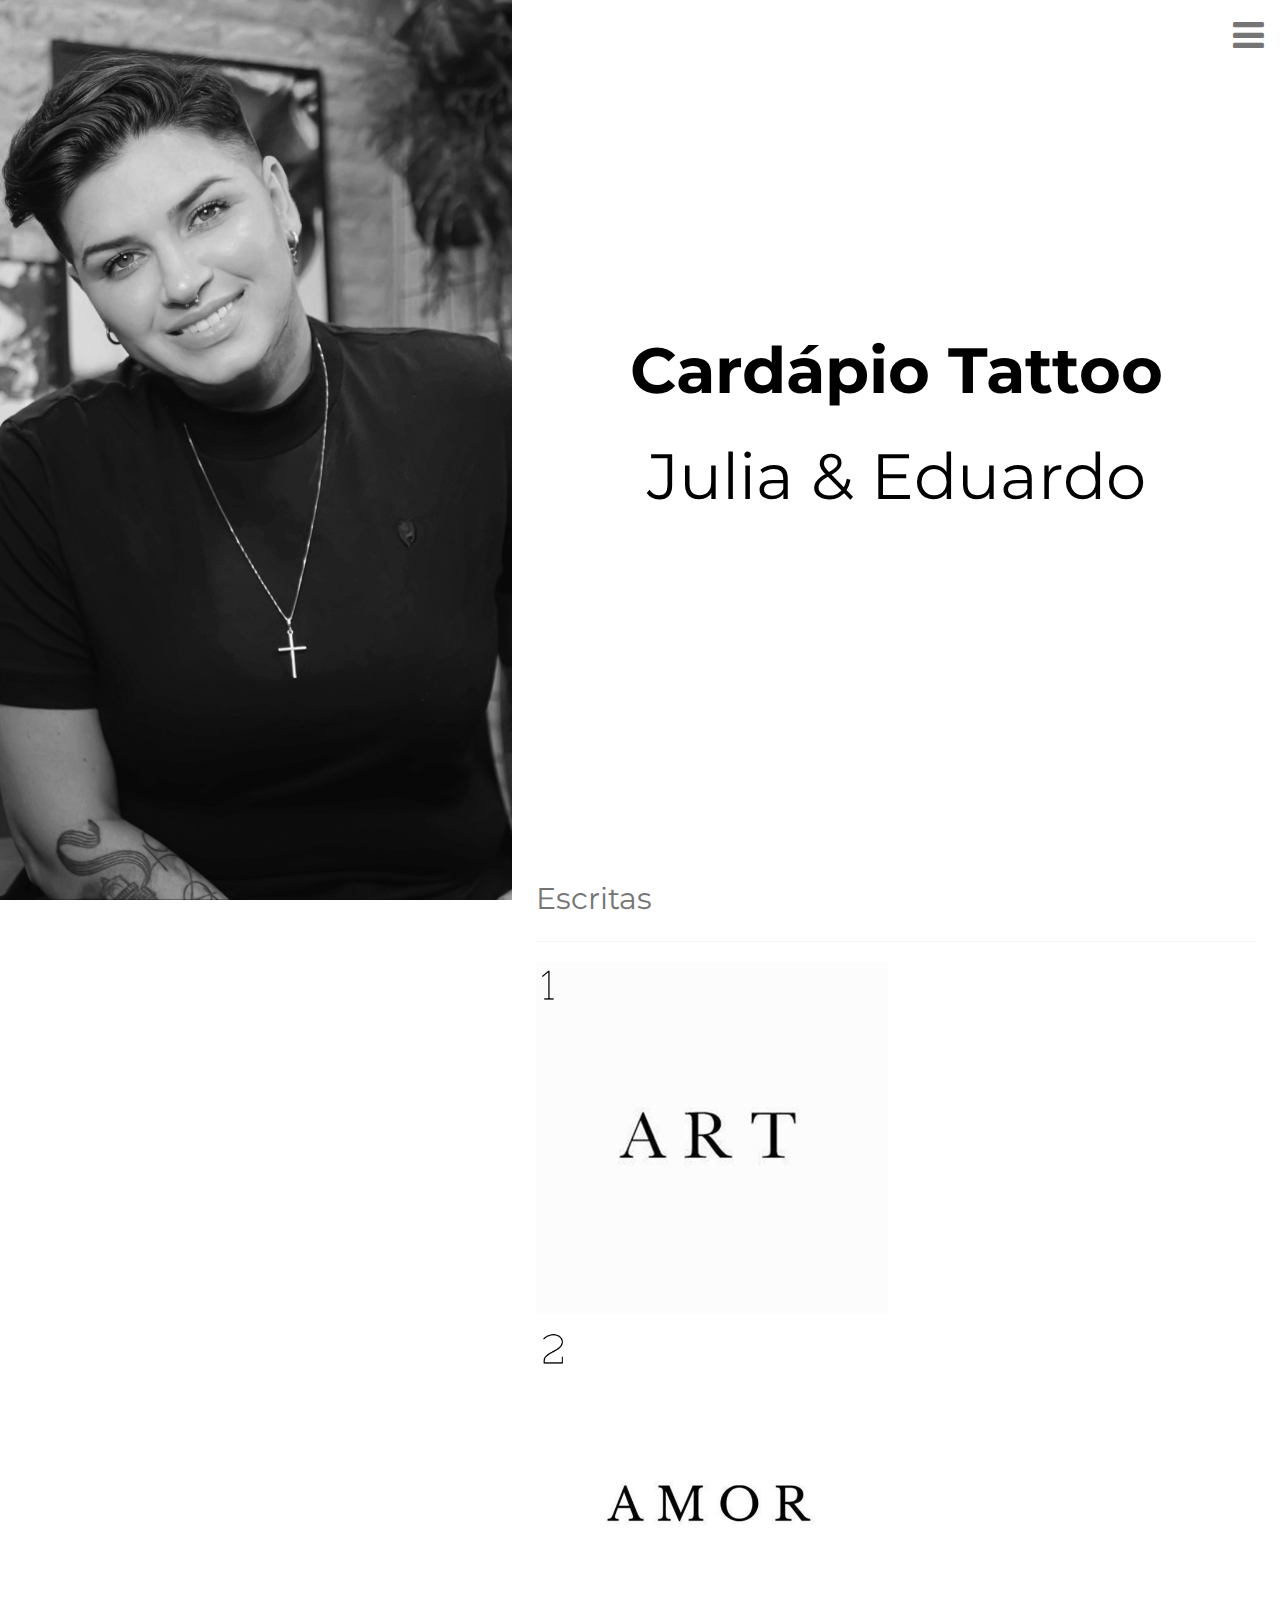
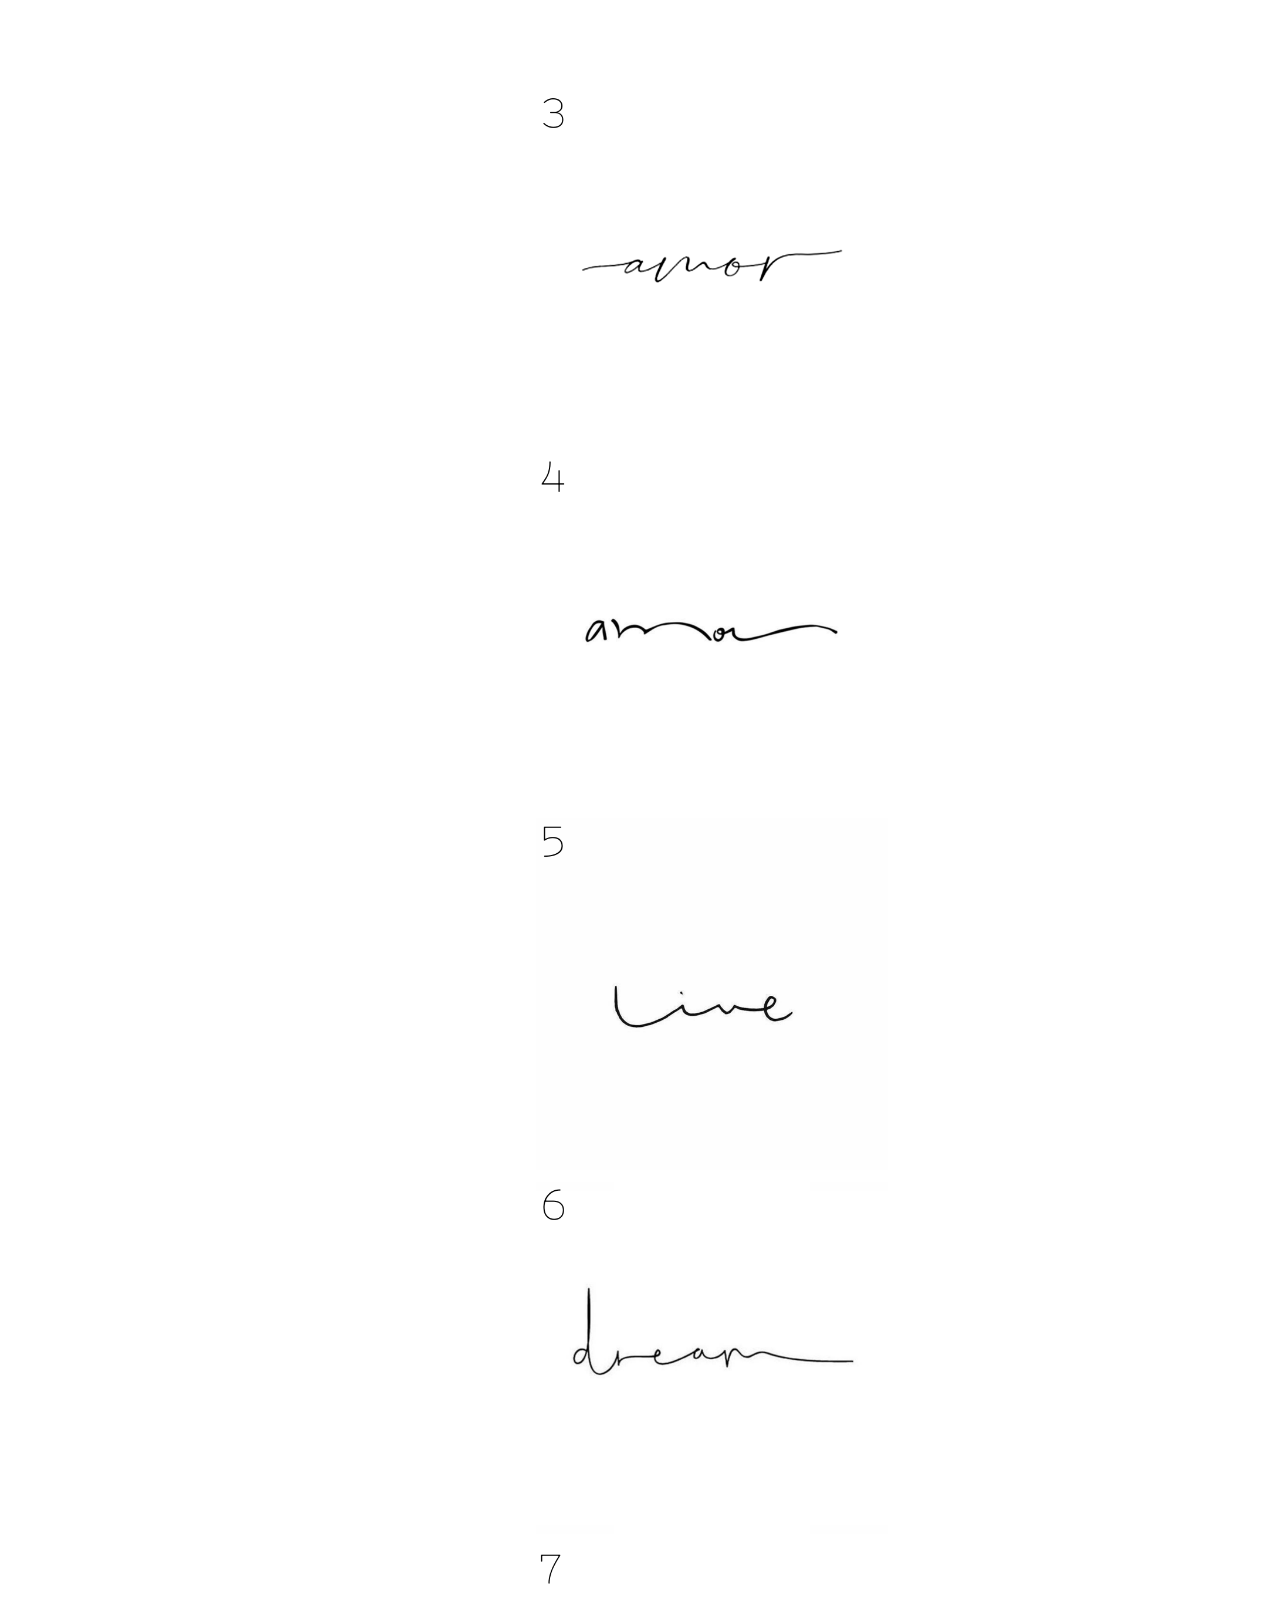
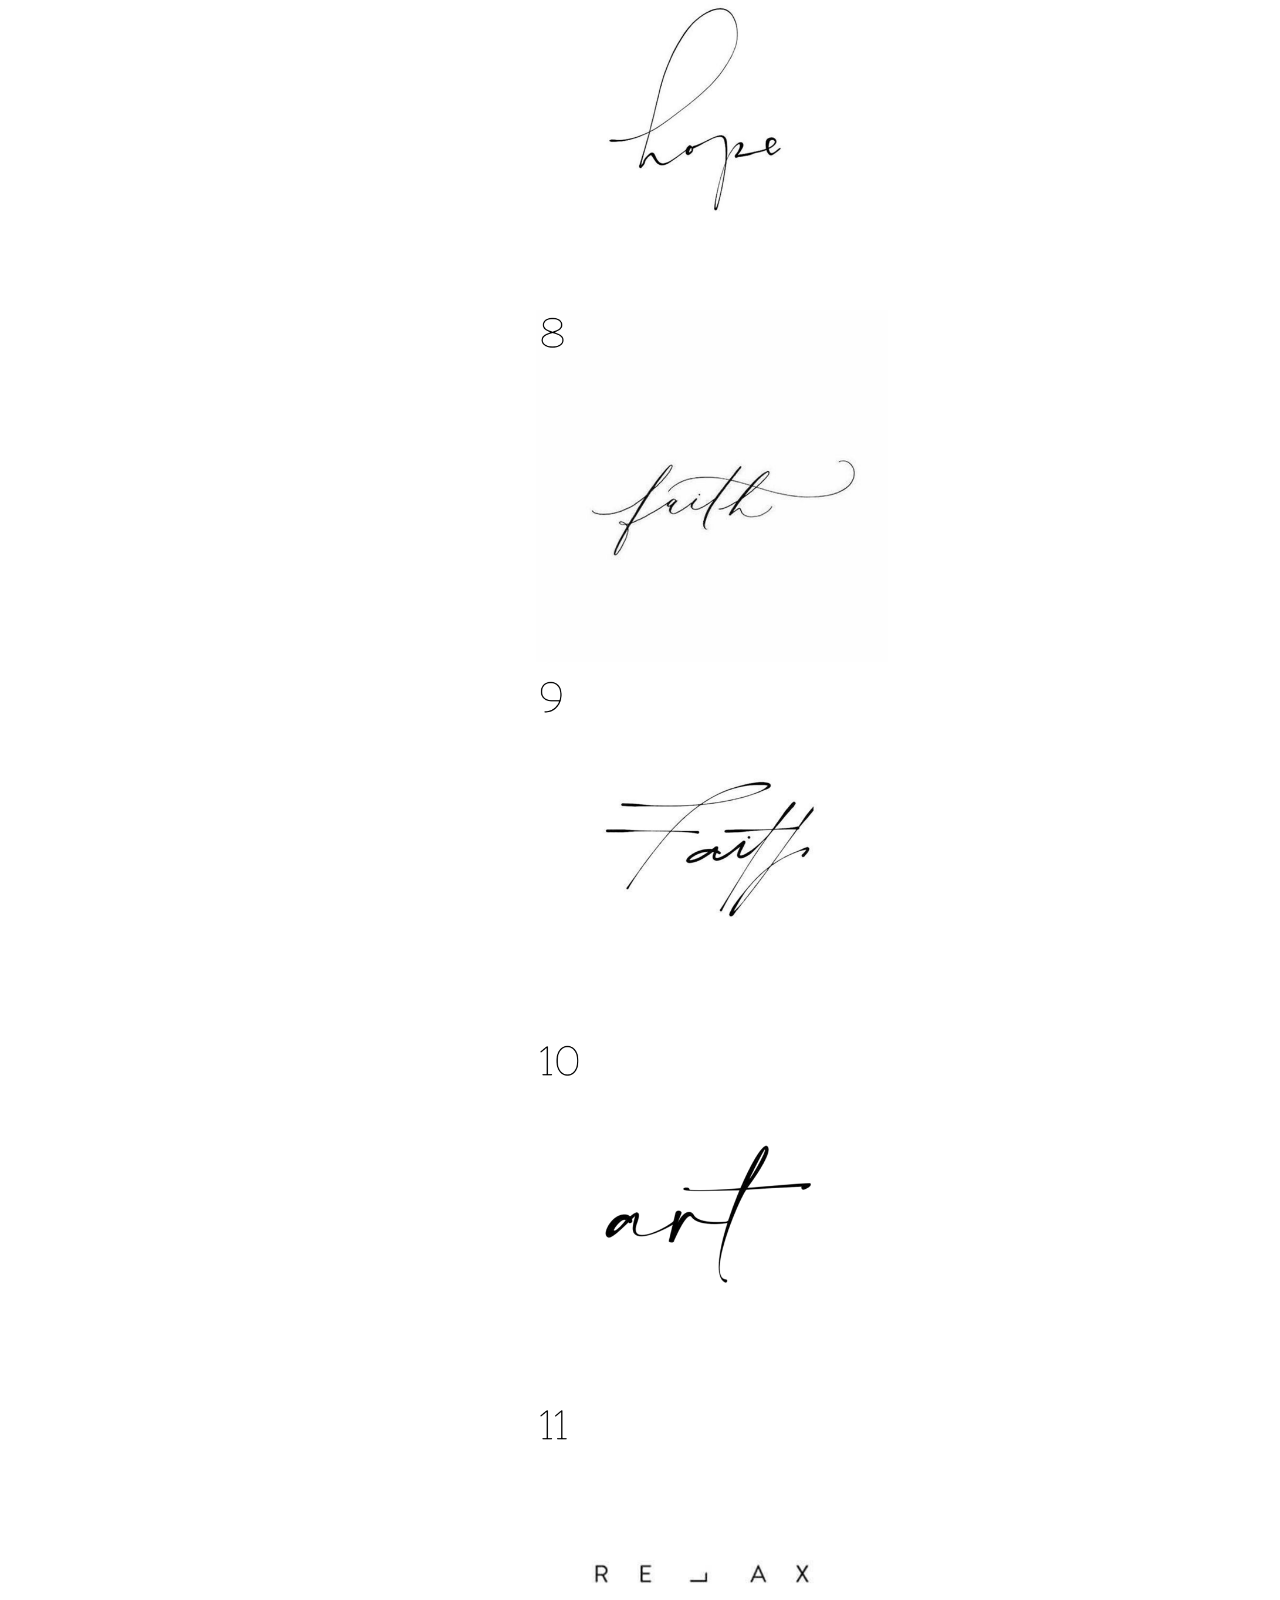
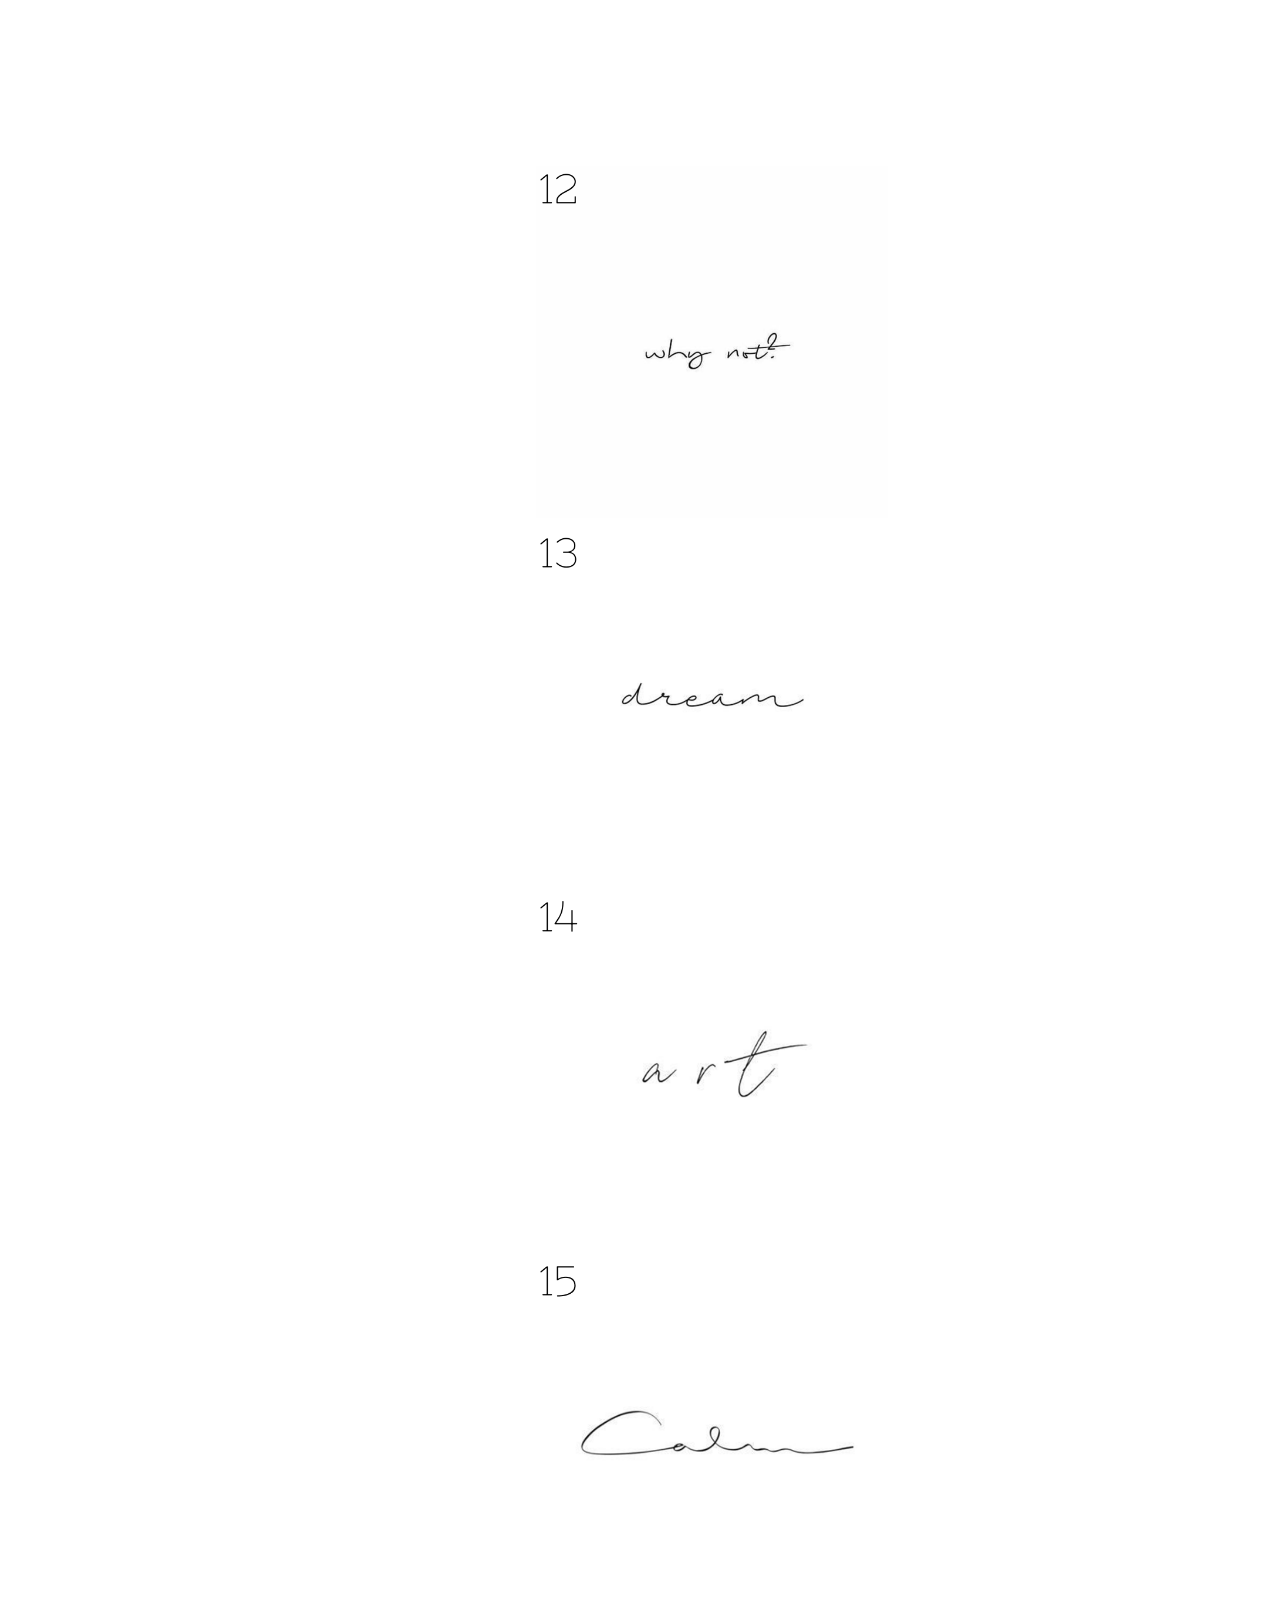
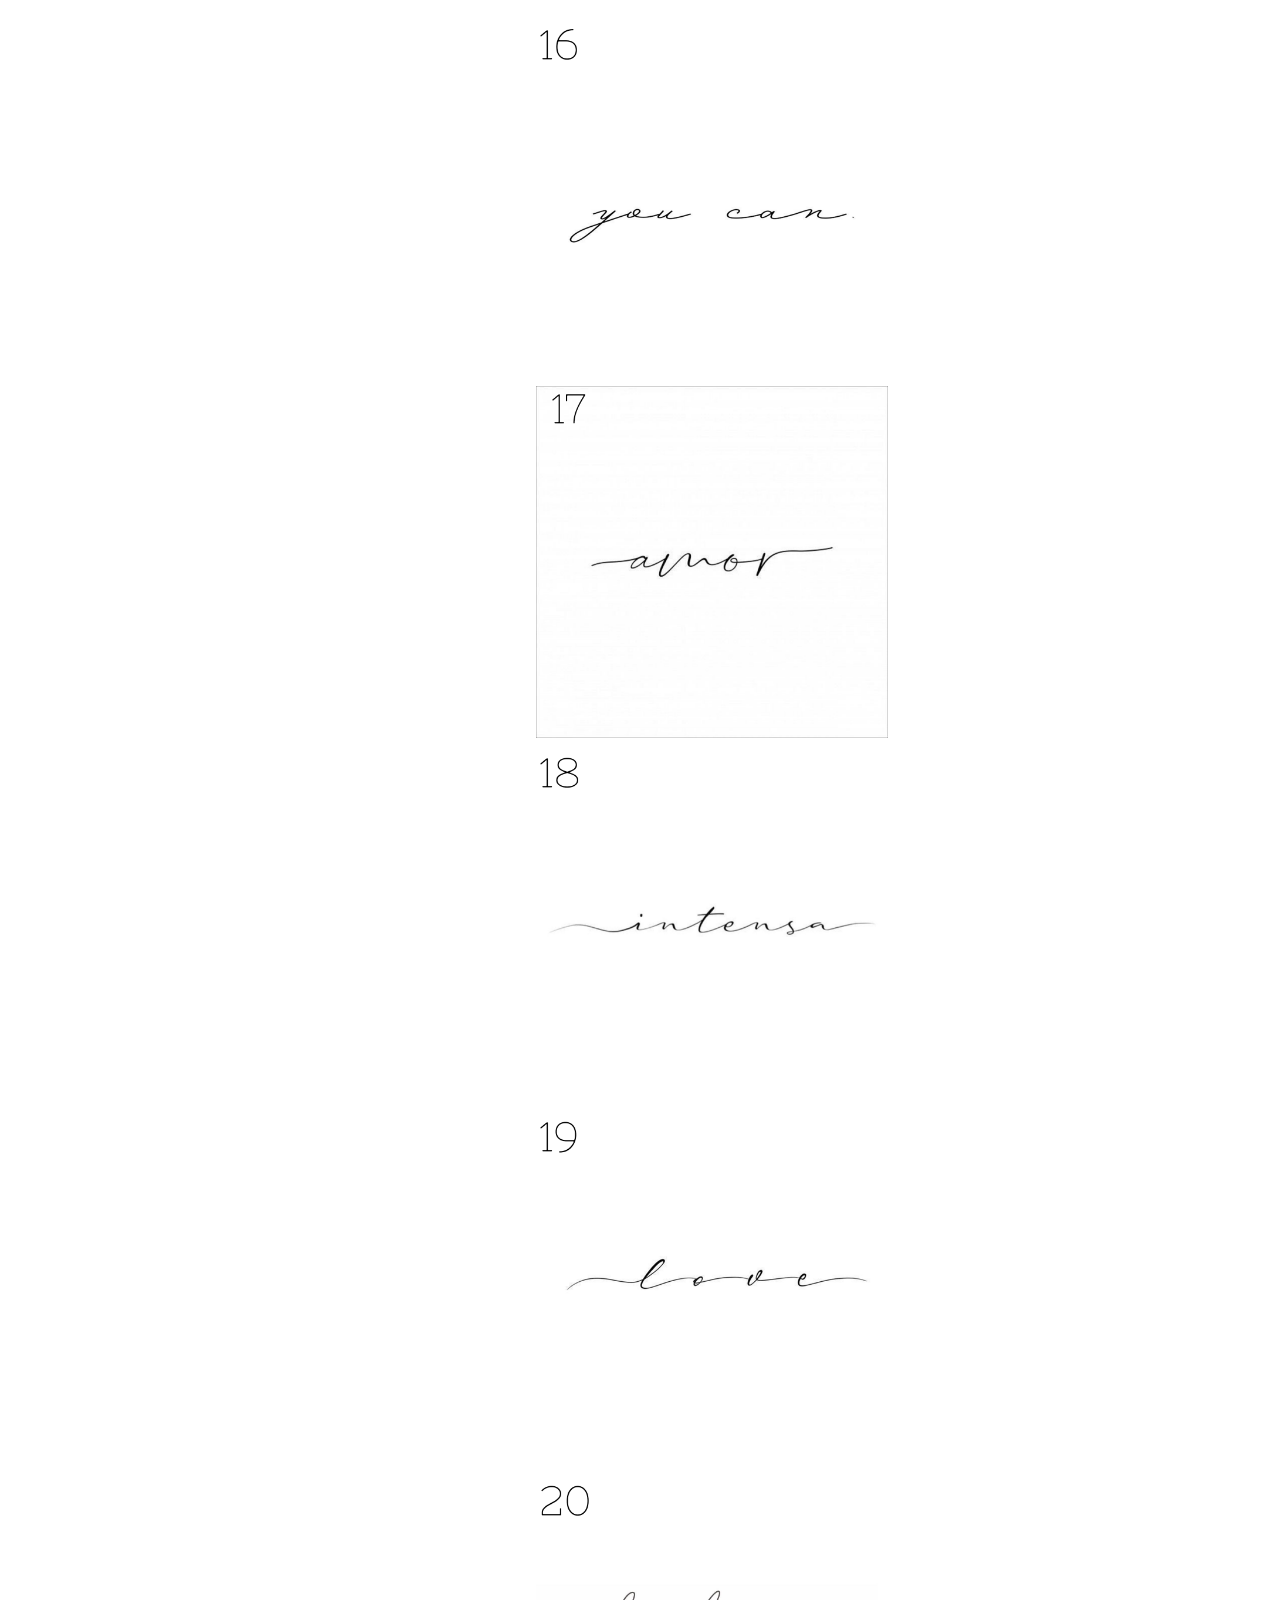
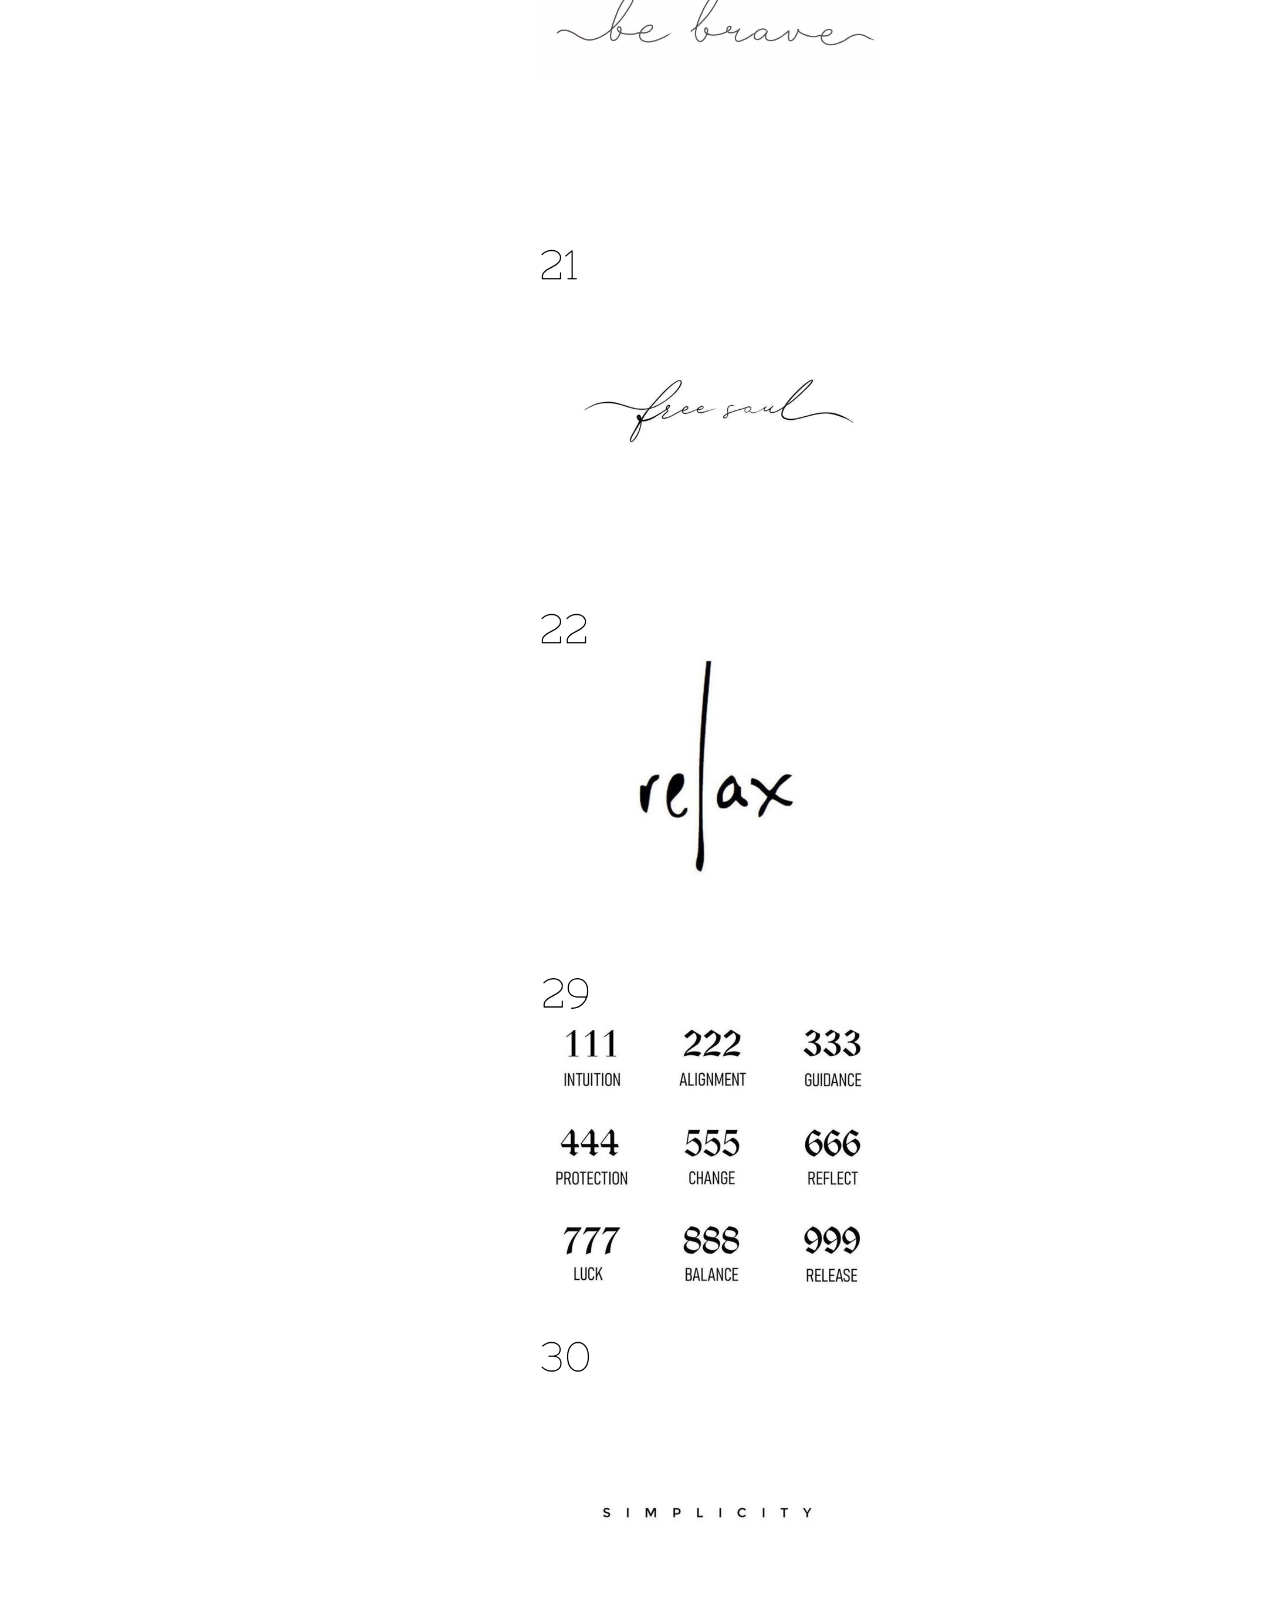
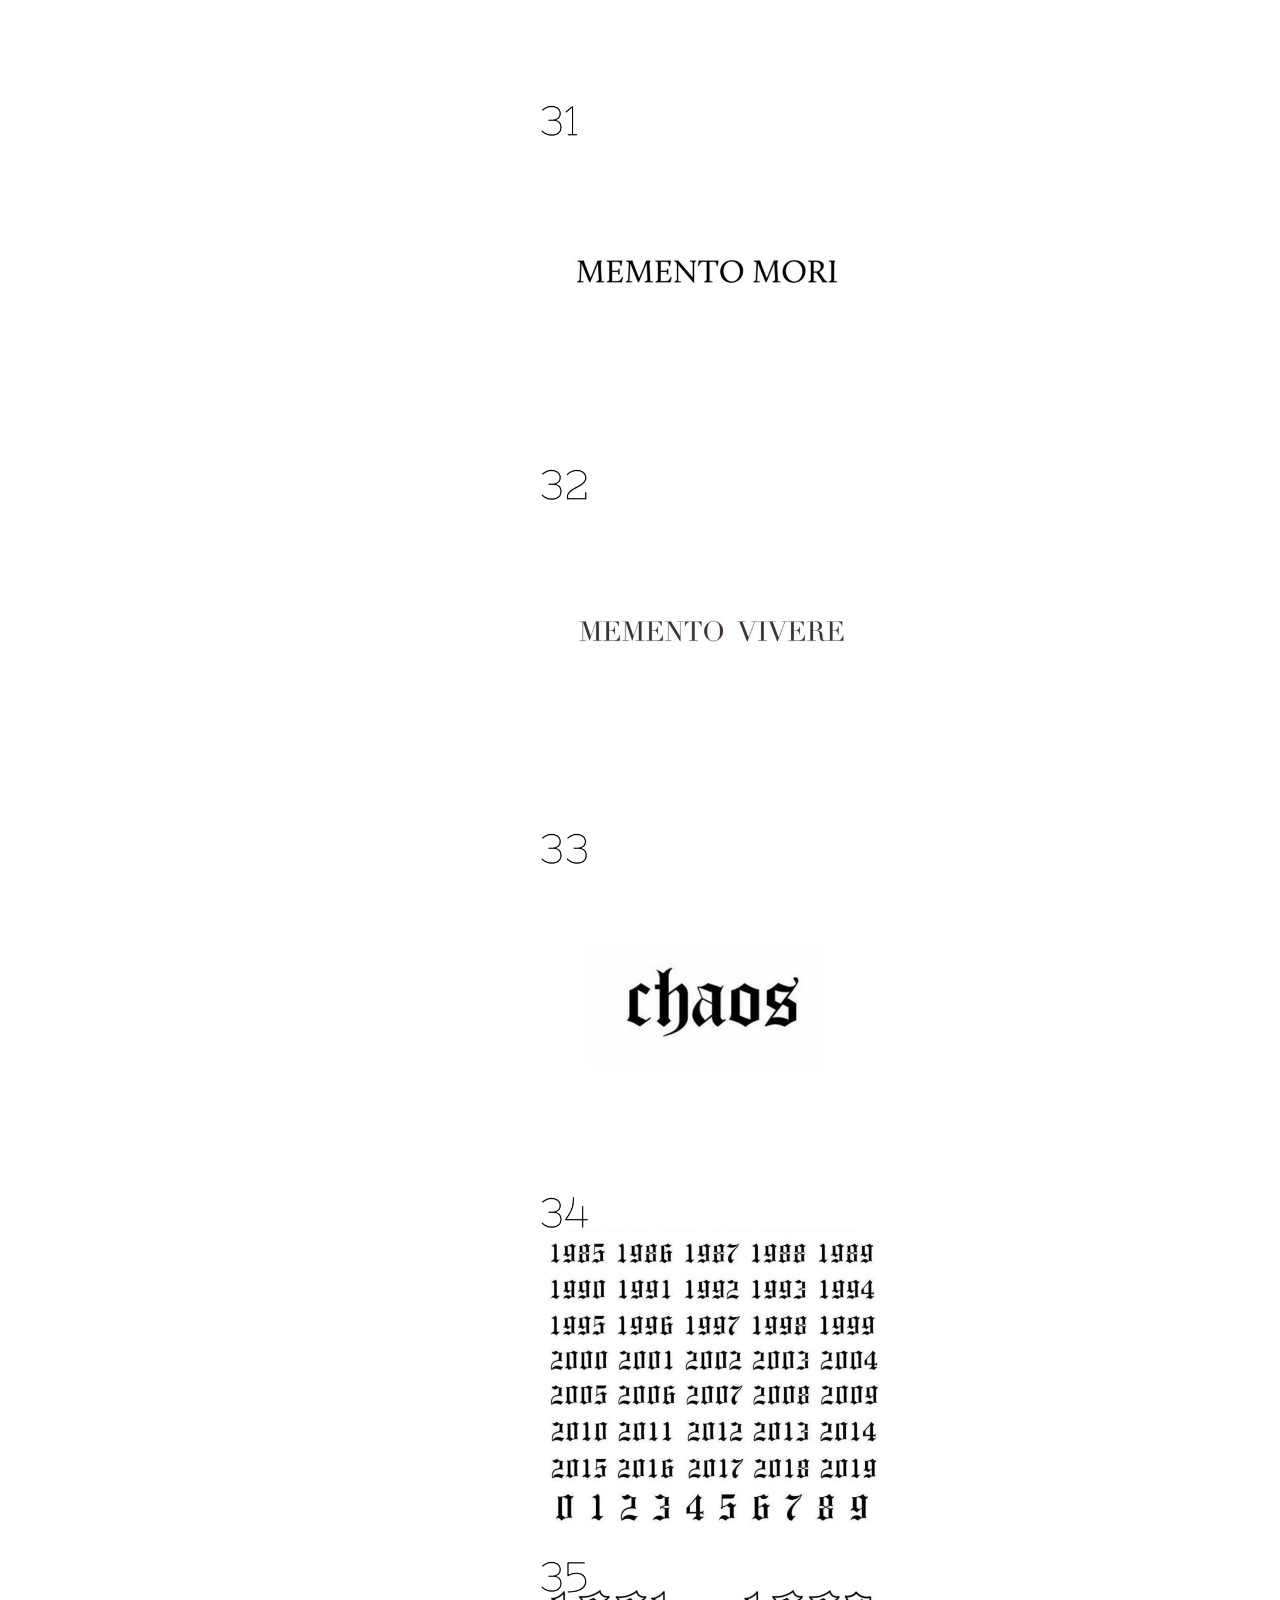
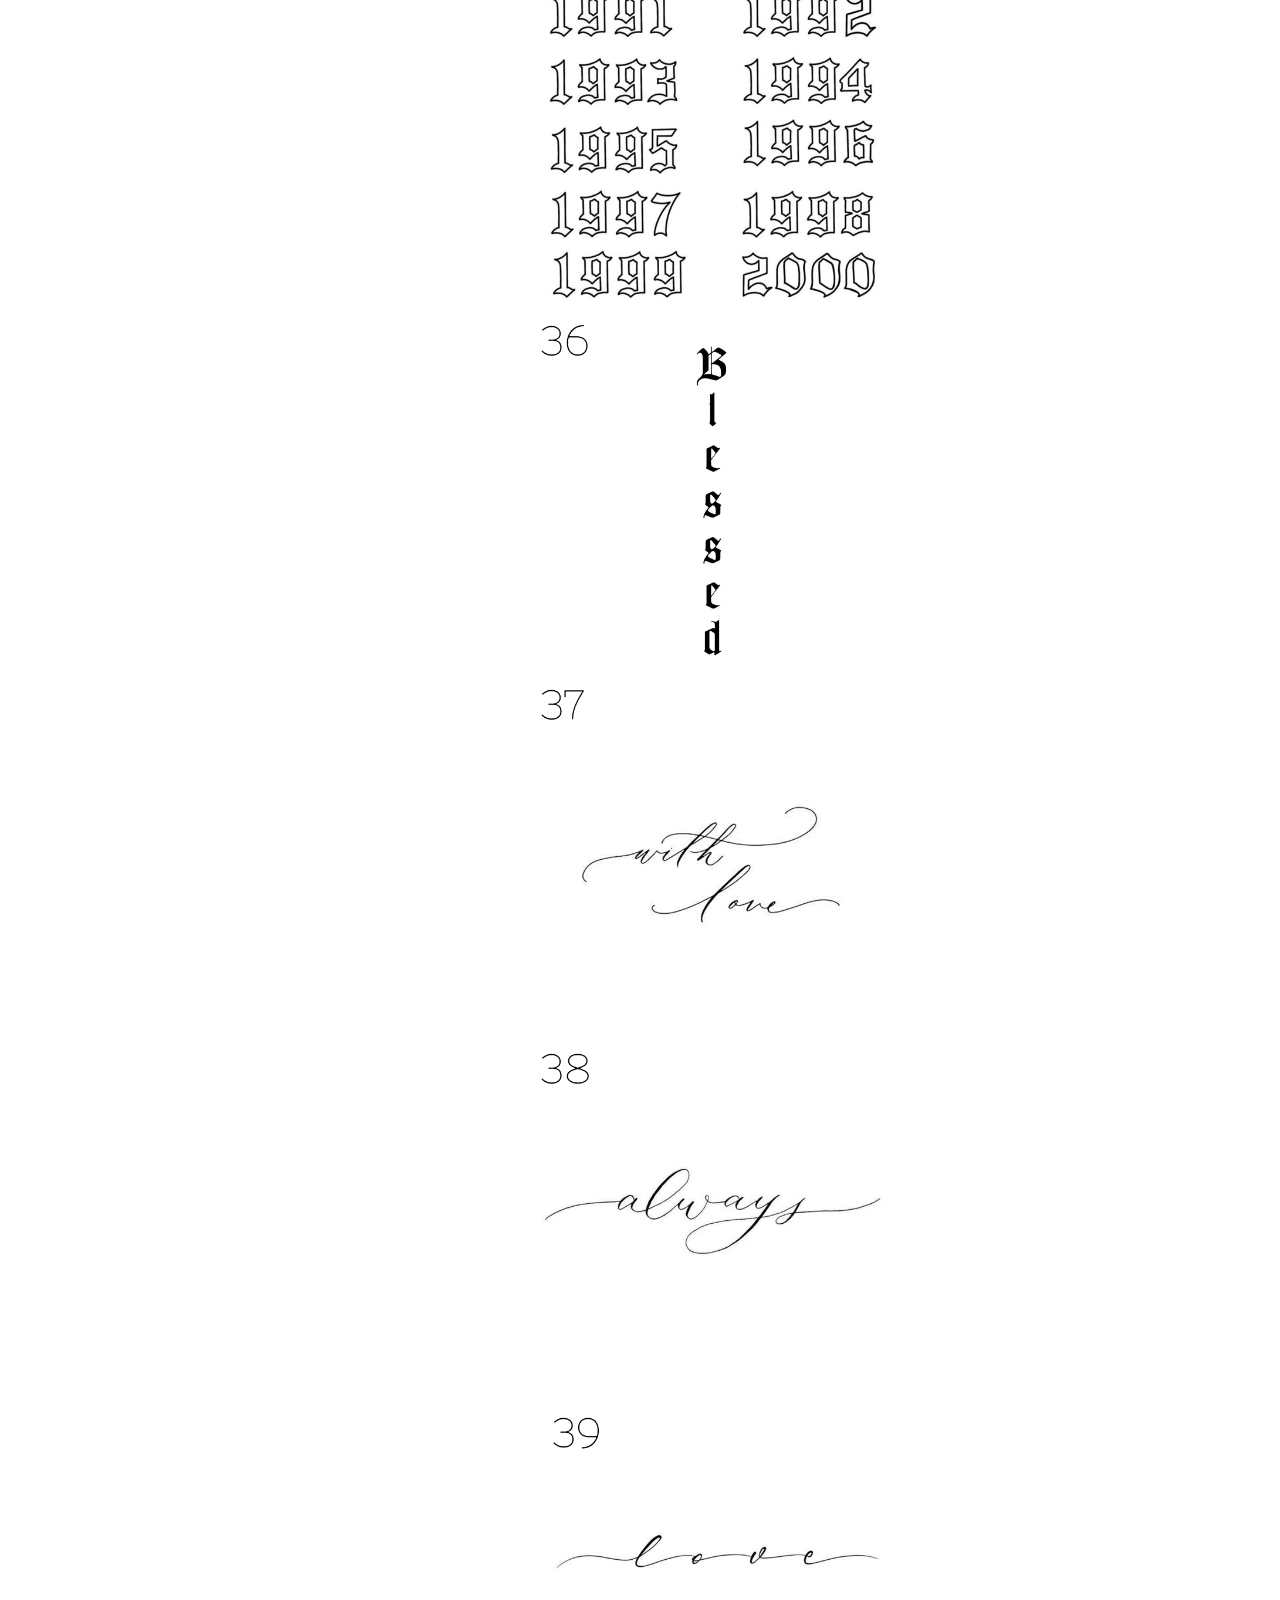
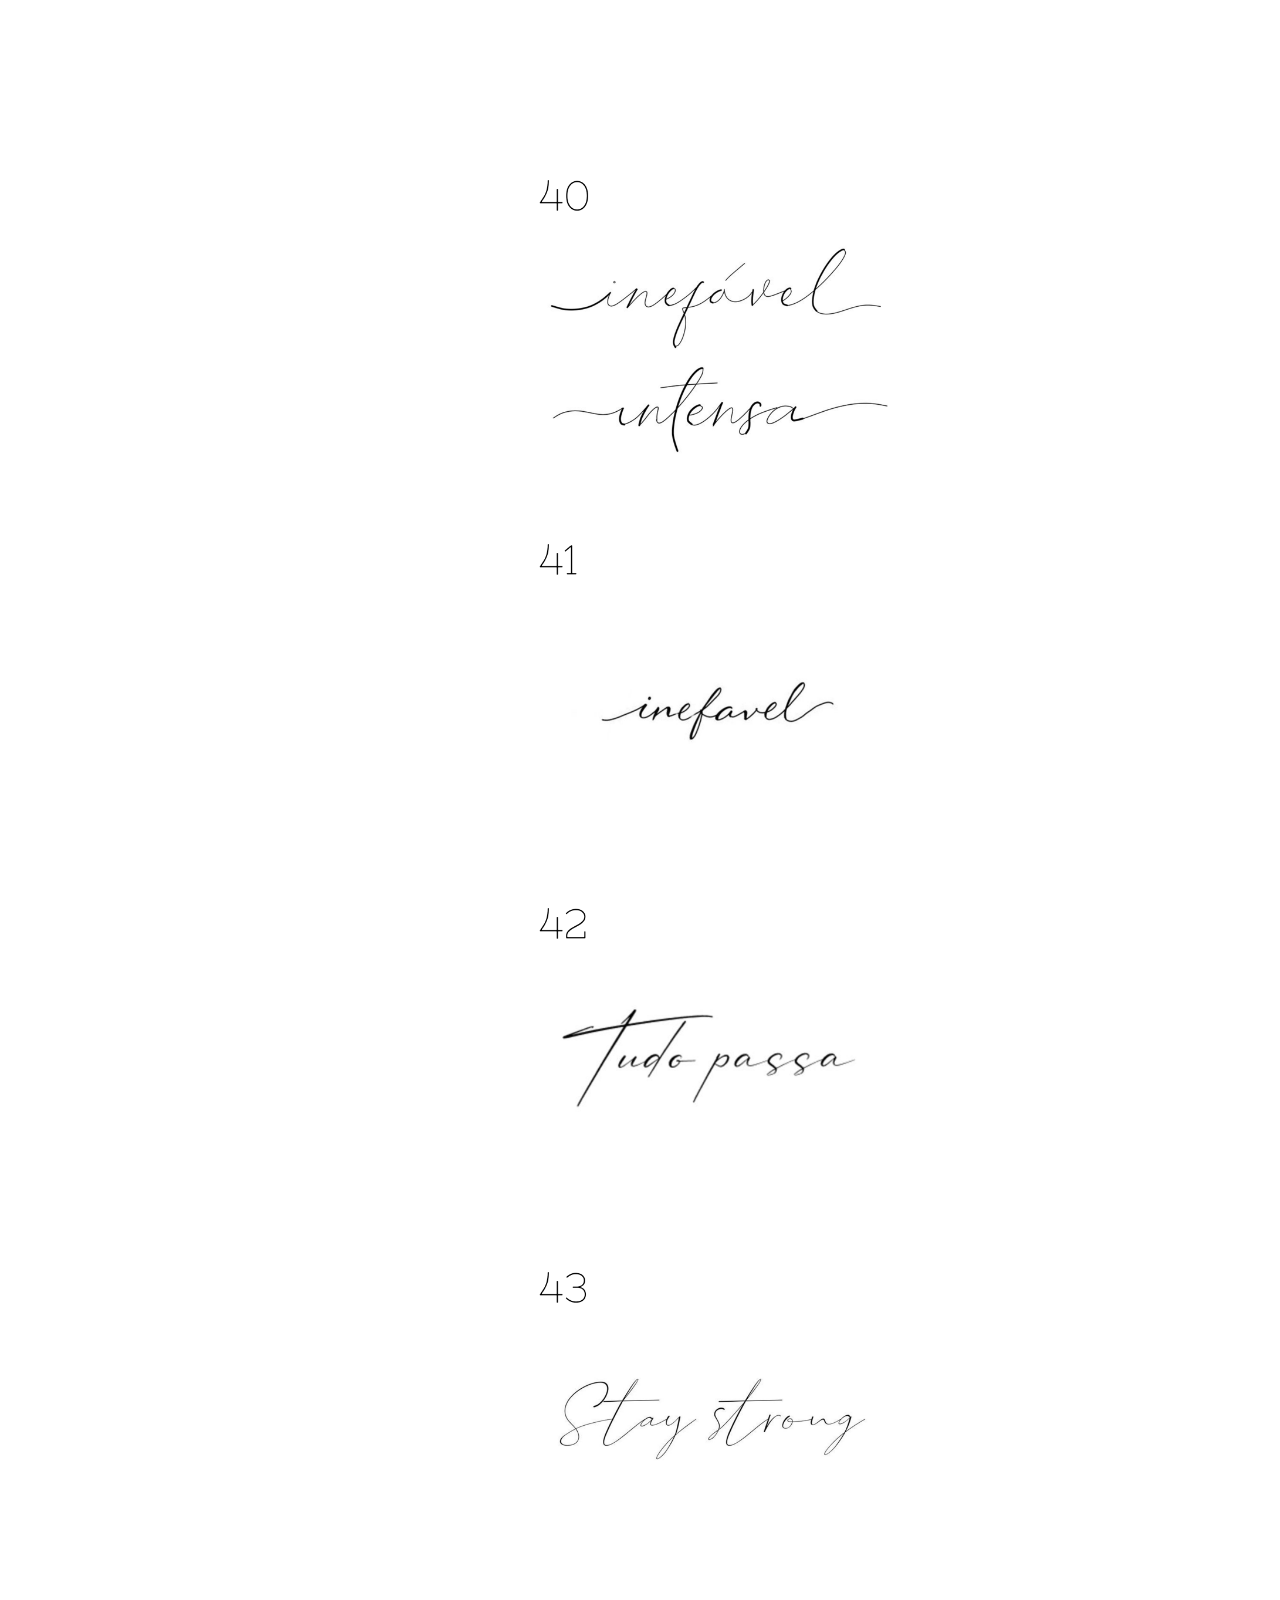
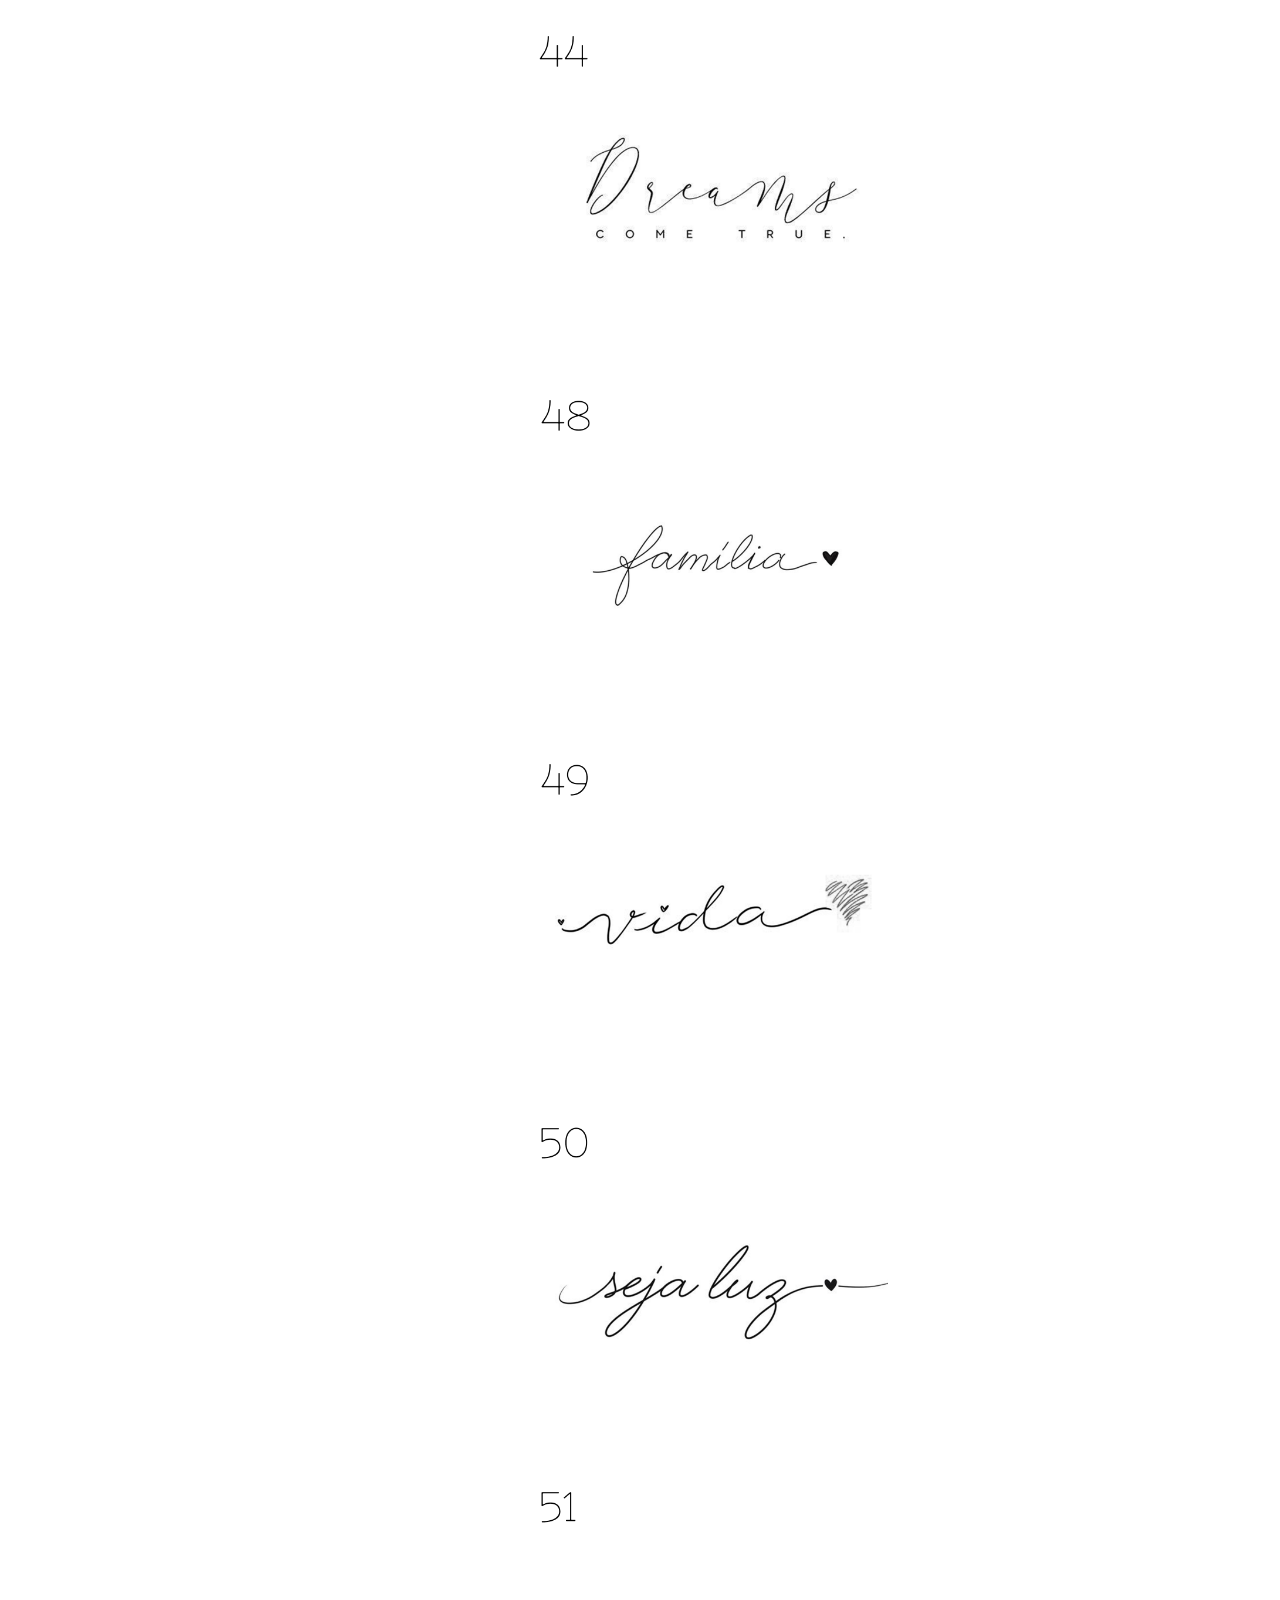
==== commit 5f6107c9: "ok" ====
--- a/index.html
+++ b/index.html
@@ -91,12 +91,7 @@
         <img src="/Escrita/20.png" style="width:100%">
         <img src="/Escrita/21.png" style="width:100%">
         <img src="/Escrita/22.png" style="width:100%">
-        <img src="/Escrita/1N.png" style="width:100%">
-        <img src="/Escrita/2N.png" style="width:100%">
-        <img src="/Escrita/3N.png" style="width:100%">
-        <img src="/Escrita/4N.png" style="width:100%">
-        <img src="/Escrita/5N.png" style="width:100%">
-        <img src="/Escrita/6N.png" style="width:100%">
+        
         <img src="/Escrita/7N.png" style="width:100%">
         <img src="/Escrita/8N.png" style="width:100%">
         <img src="/Escrita/9N.png" style="width:100%">
@@ -113,9 +108,7 @@
         <img src="/Escrita/20N.png" style="width:100%">
         <img src="/Escrita/21N.png" style="width:100%">
         <img src="/Escrita/22N.png" style="width:100%">
-        <img src="/Escrita/23N.png" style="width:100%">
-        <img src="/Escrita/24N.png" style="width:100%">
-        <img src="/Escrita/25N.png" style="width:100%">
+        
         <img src="/Escrita/26N.png" style="width:100%">
         <img src="/Escrita/27N.png" style="width:100%">
         <img src="/Escrita/28N.png" style="width:100%">
@@ -221,8 +214,8 @@
     <div class="w3-row-padding" style="margin:0 -16px">
       <div class="w3-half">
         <img src="/Amizade e Casal/1.png" style="width:100%">
-        <img src="/Amizade e Casal/2.png" style="width:100%">
-        <img src="/Amizade e Casal/3.png" style="width:100%">
+        
+        
         <img src="/Amizade e Casal/4.png" style="width:100%">
         <img src="/Amizade e Casal/5.png" style="width:100%">
         <img src="/Amizade e Casal/6.png" style="width:100%">
@@ -241,11 +234,11 @@
         <img src="/Amizade e Casal/19.png" style="width:100%">
         <img src="/Amizade e Casal/20.png" style="width:100%">
         <img src="/Amizade e Casal/21.png" style="width:100%">
-        <img src="/Amizade e Casal/22.png" style="width:100%">
+        
         <img src="/Amizade e Casal/23.png" style="width:100%">
         <img src="/Amizade e Casal/24.png" style="width:100%">
         <img src="/Amizade e Casal/25.png" style="width:100%">
-        <img src="/Amizade e Casal/26.png" style="width:100%">
+        
         <img src="/Amizade e Casal/27.png" style="width:100%">
         <img src="/Amizade e Casal/28.png" style="width:100%">
         <img src="/Amizade e Casal/29.png" style="width:100%">
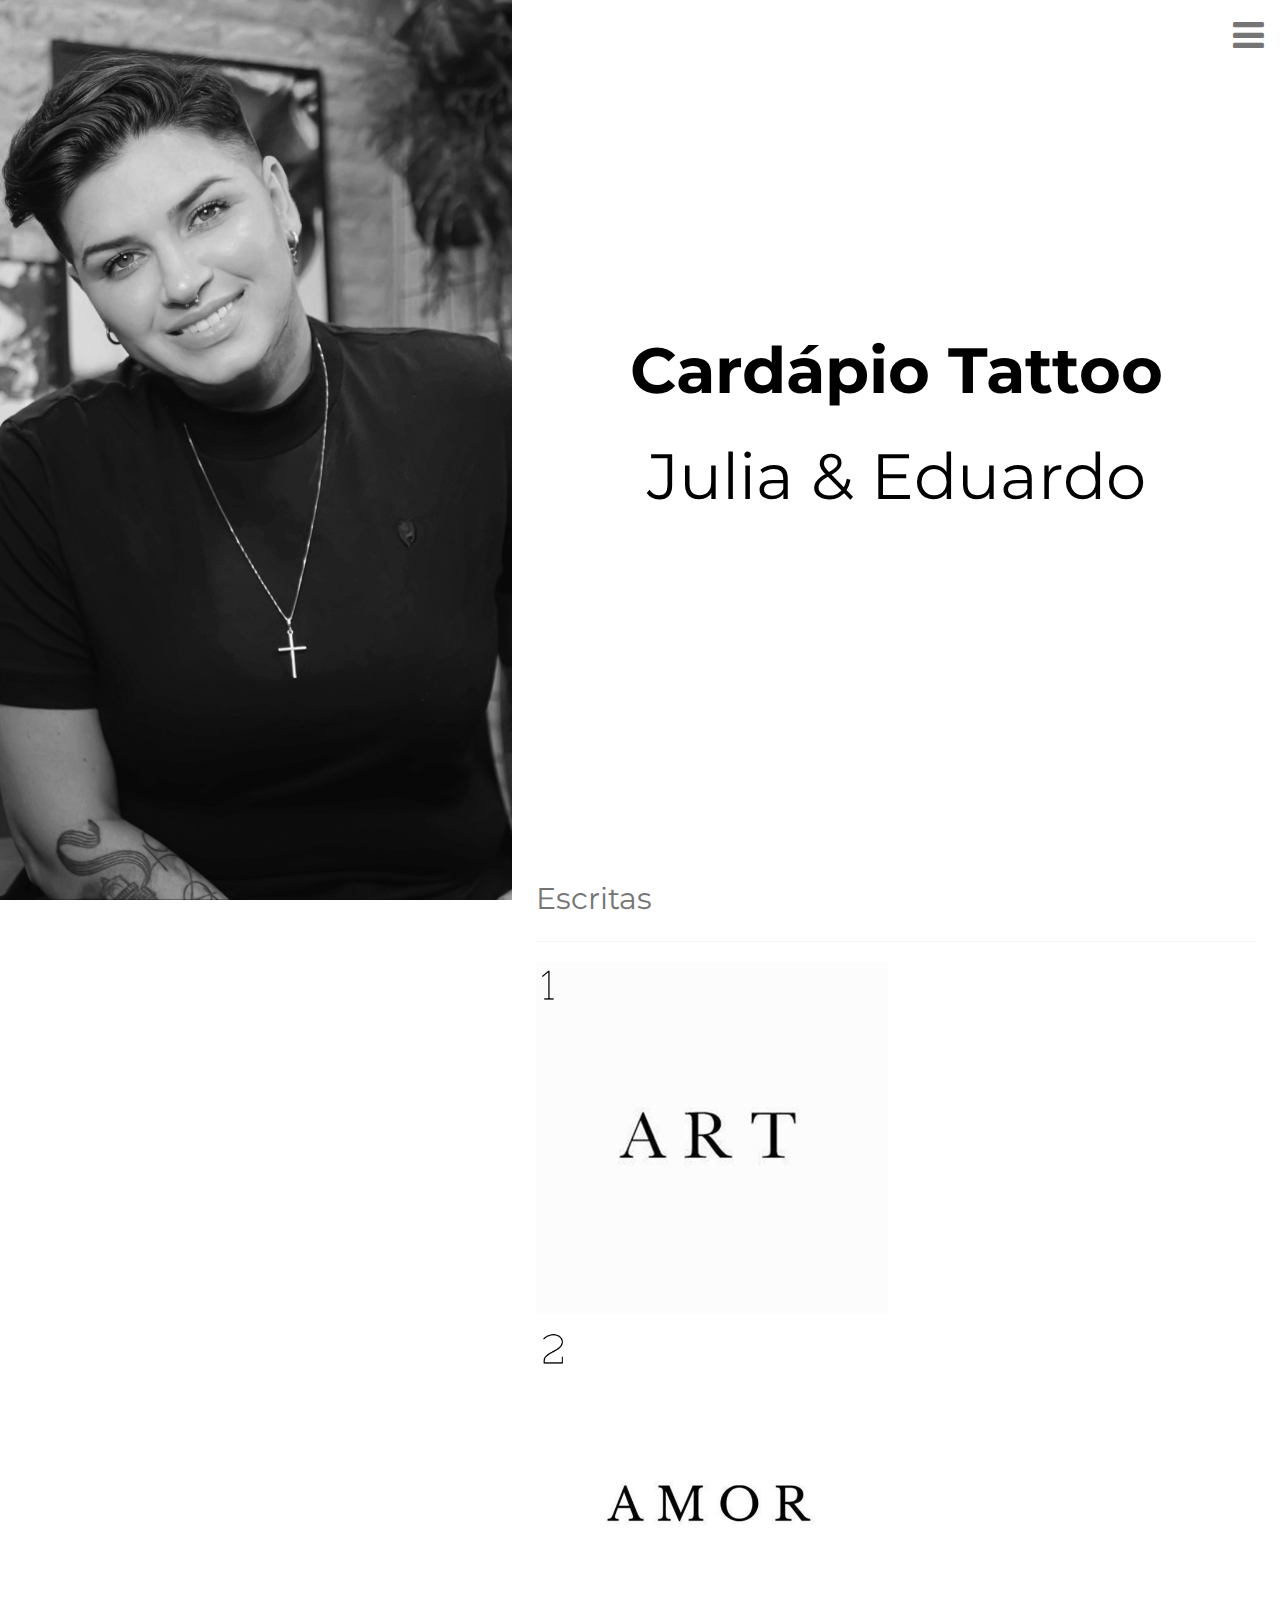
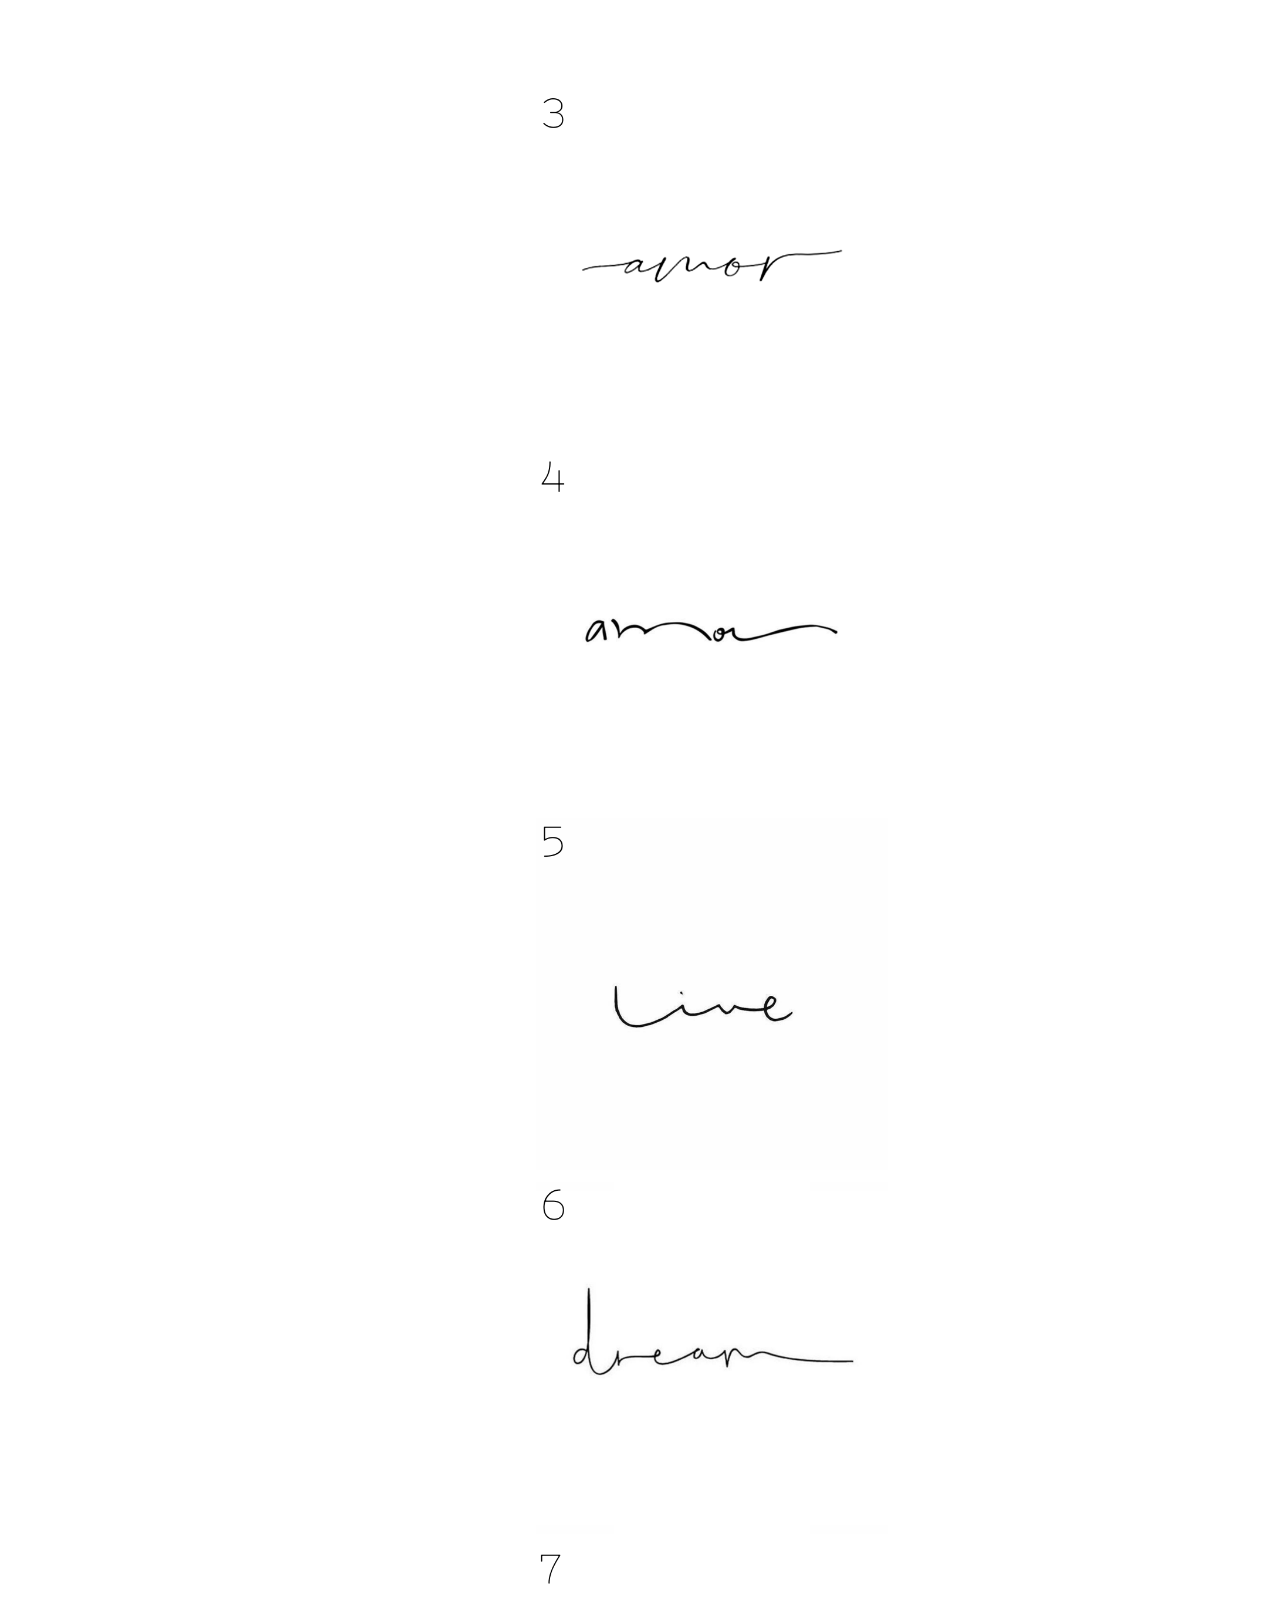
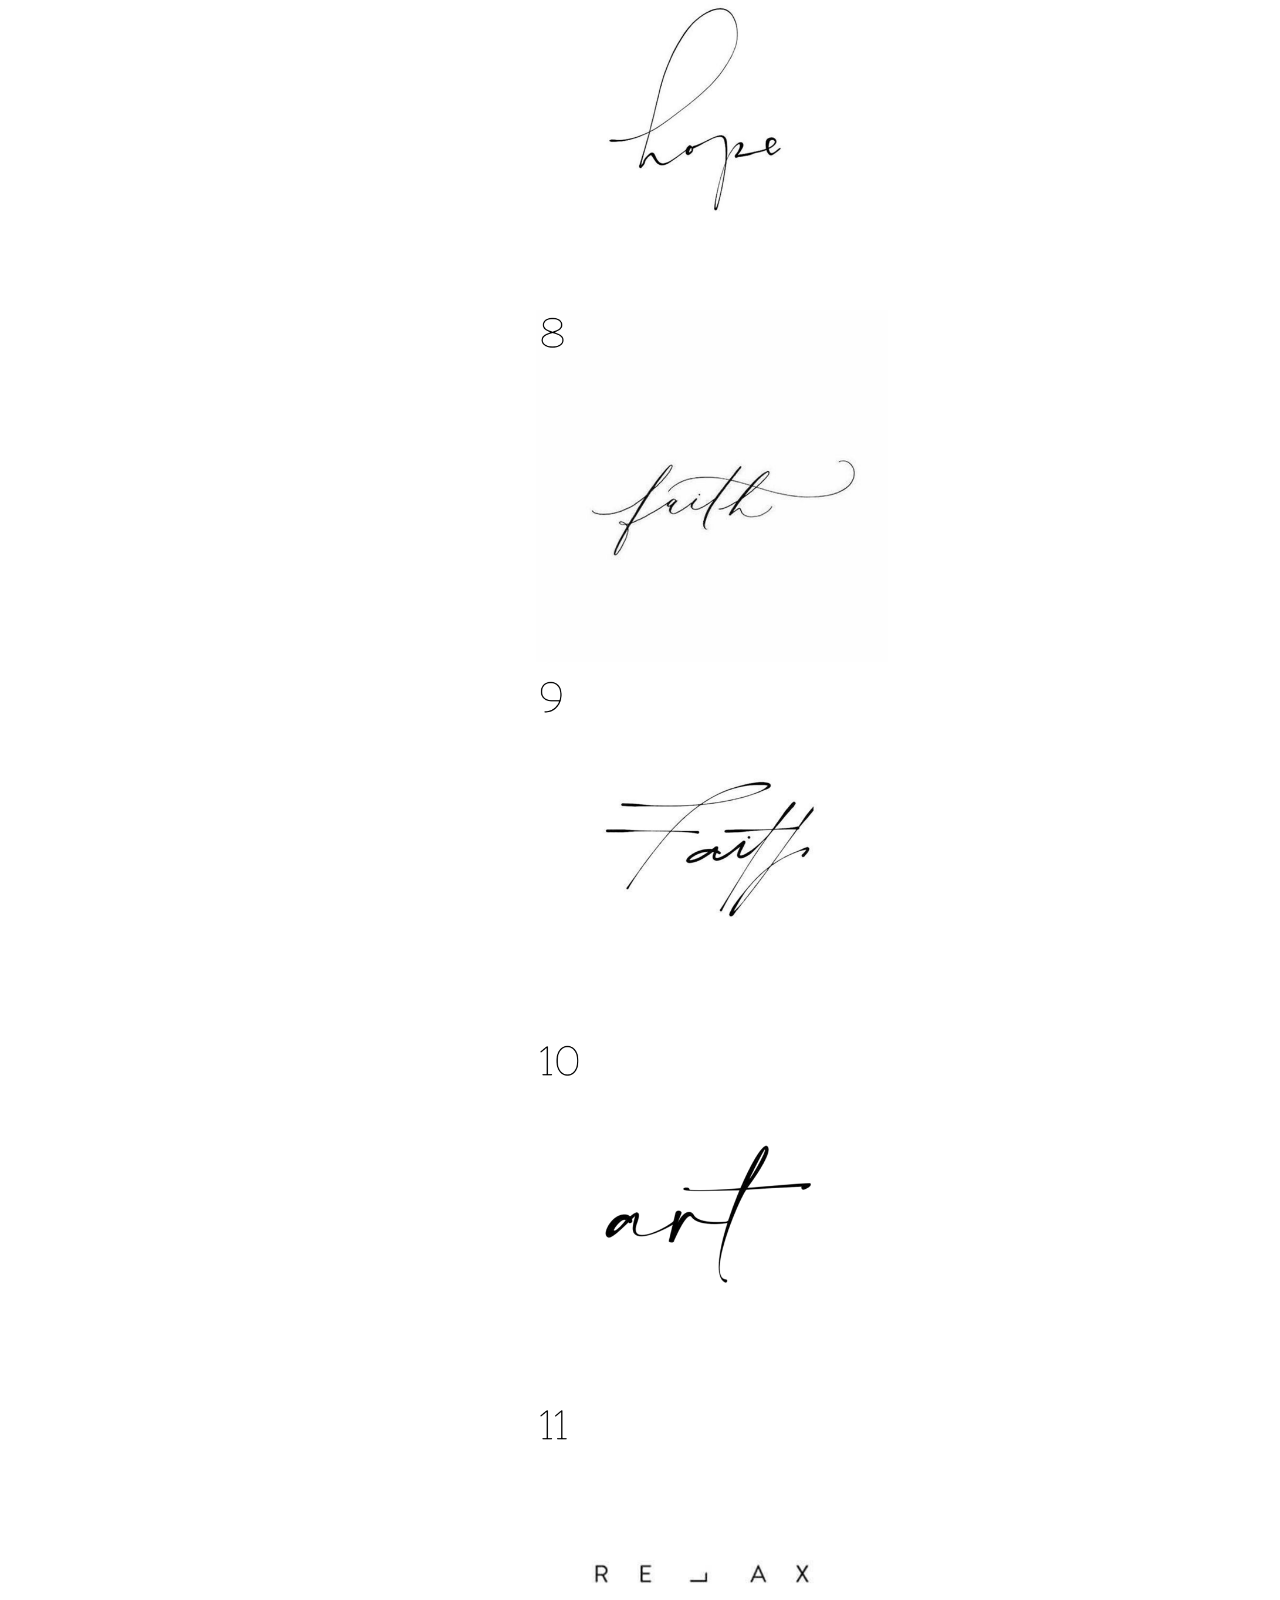
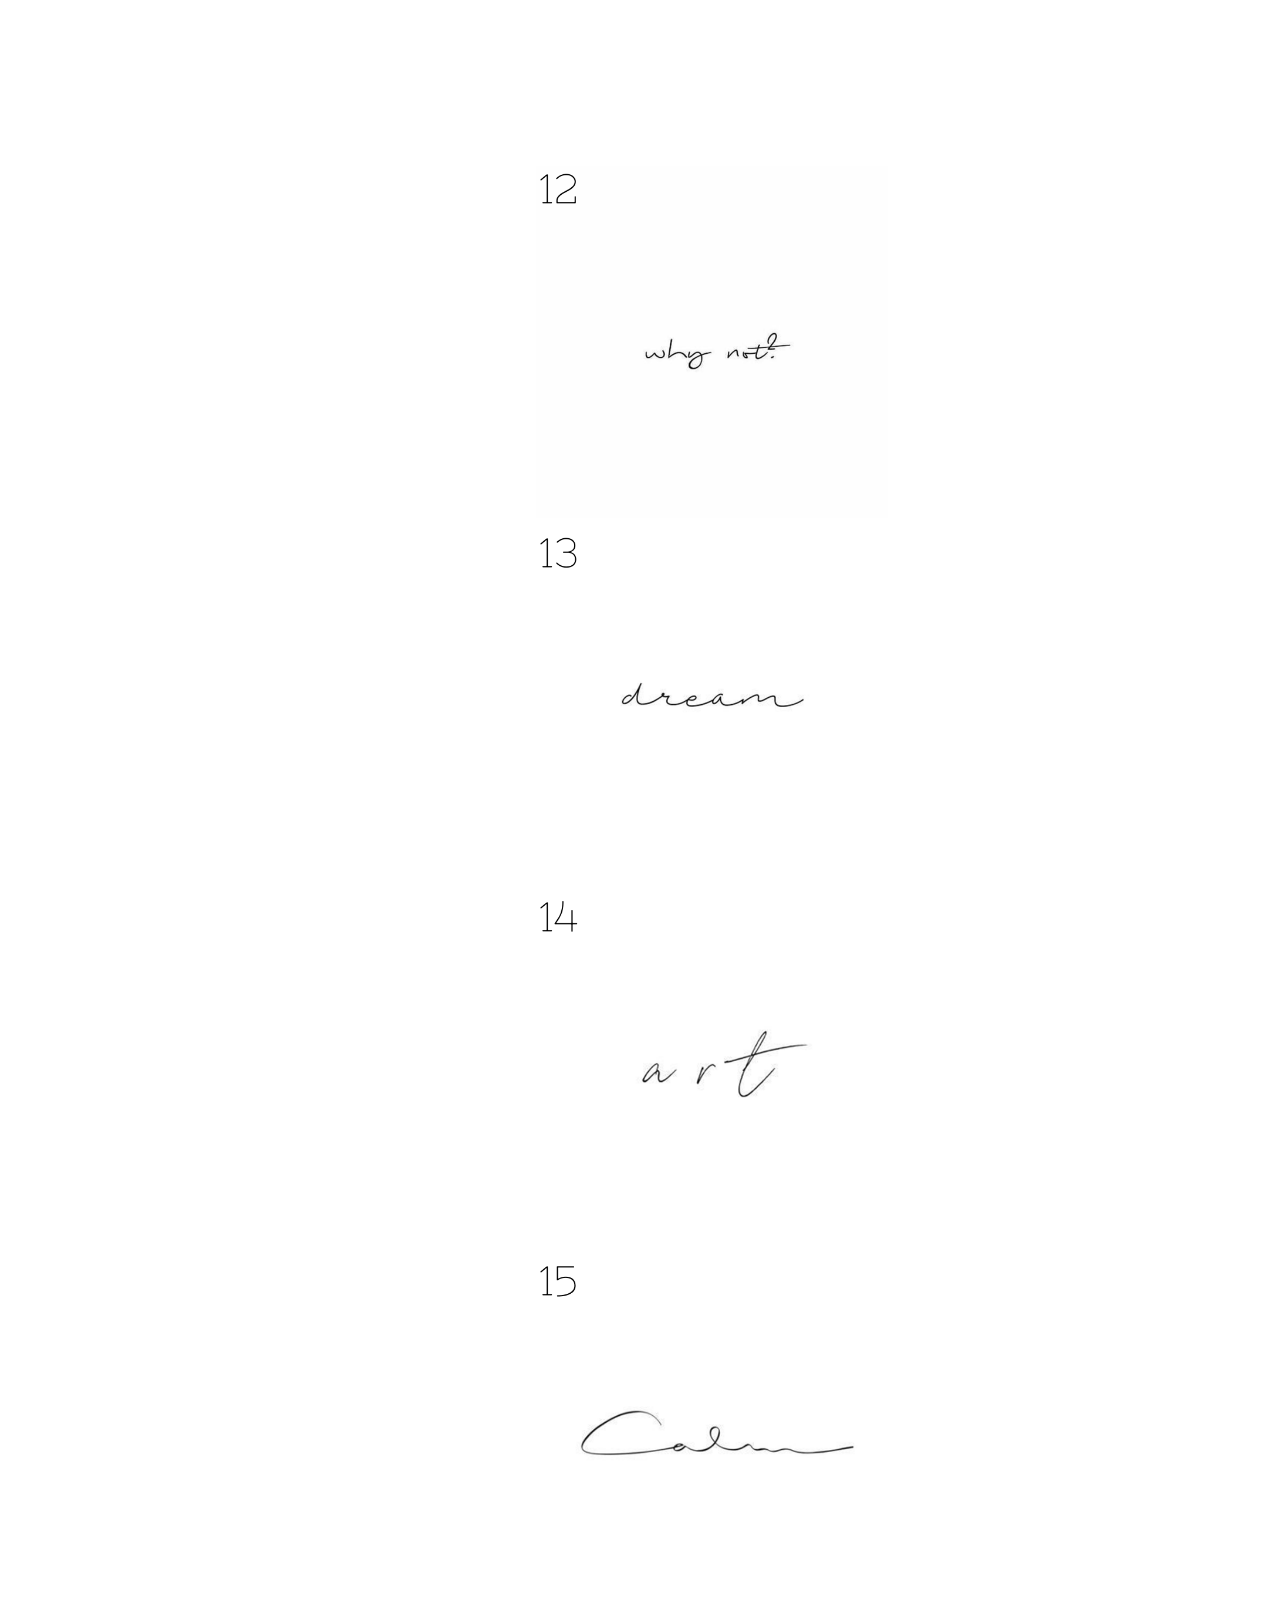
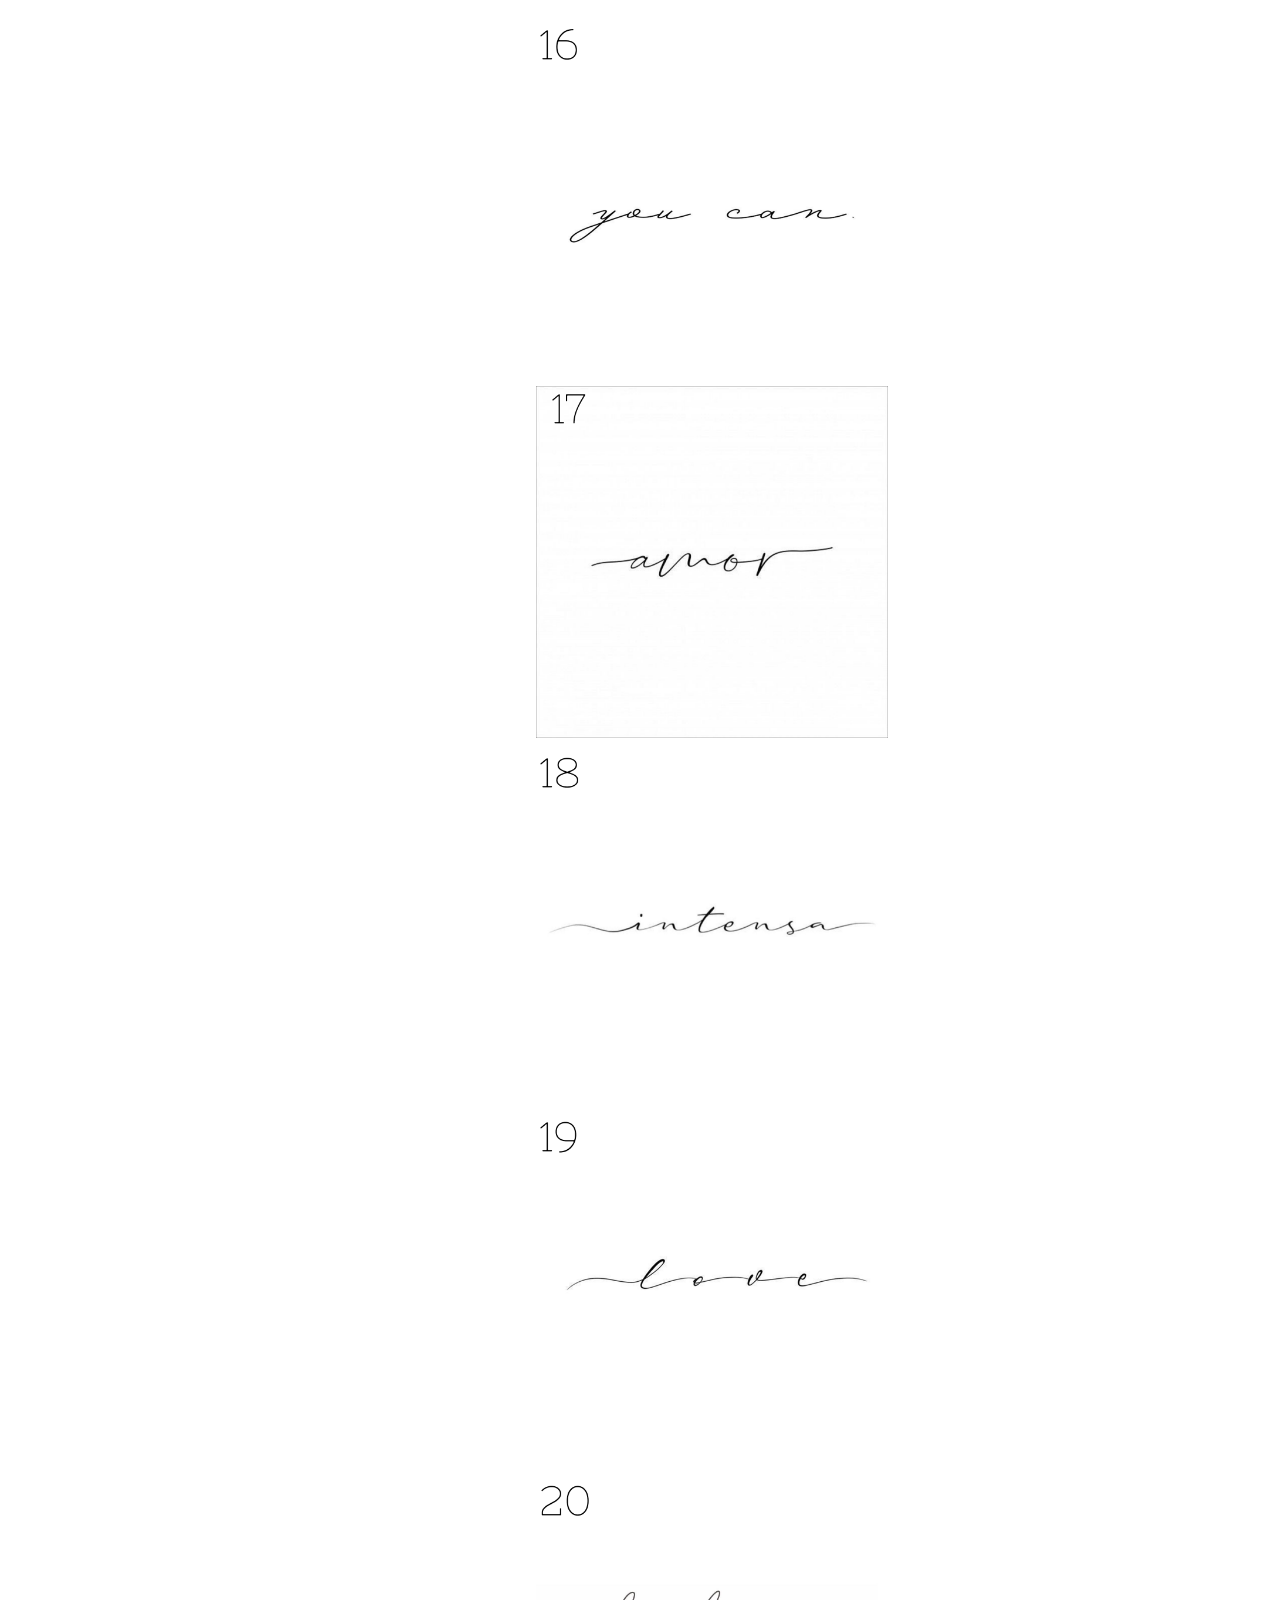
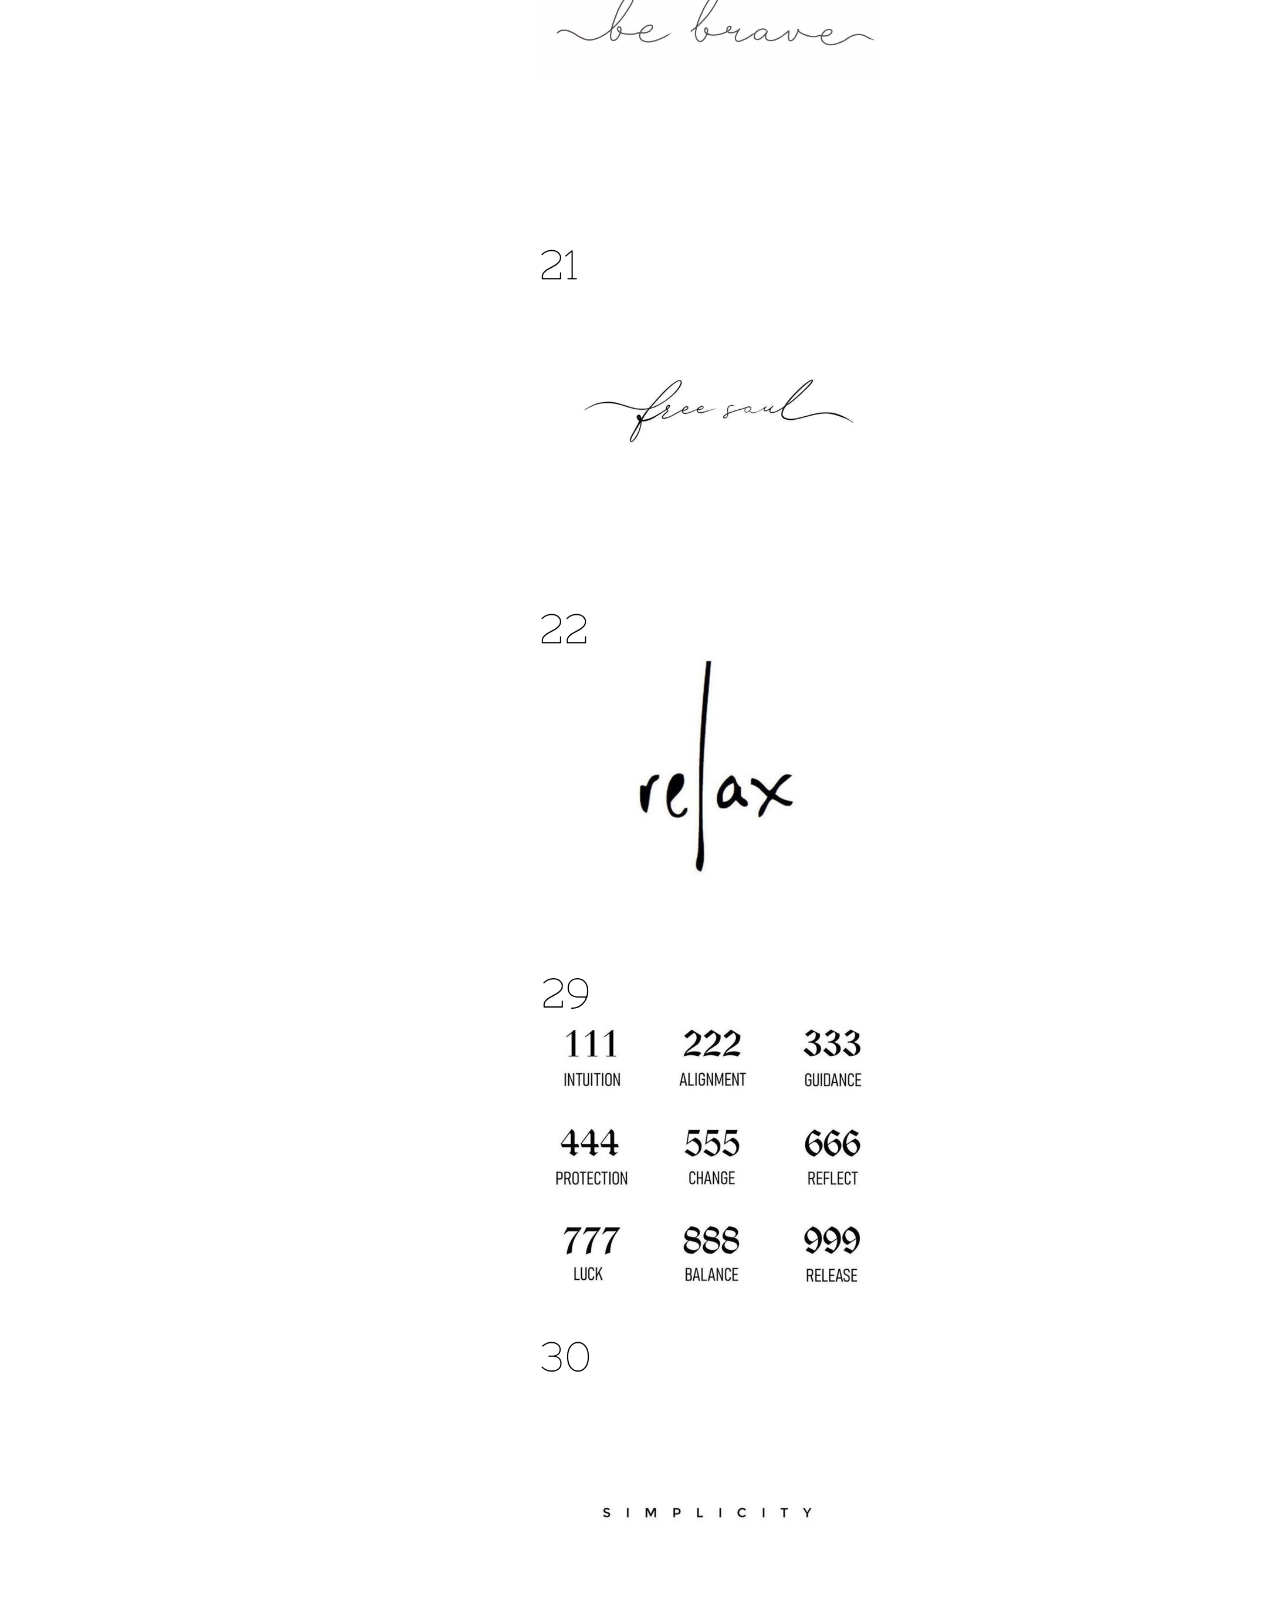
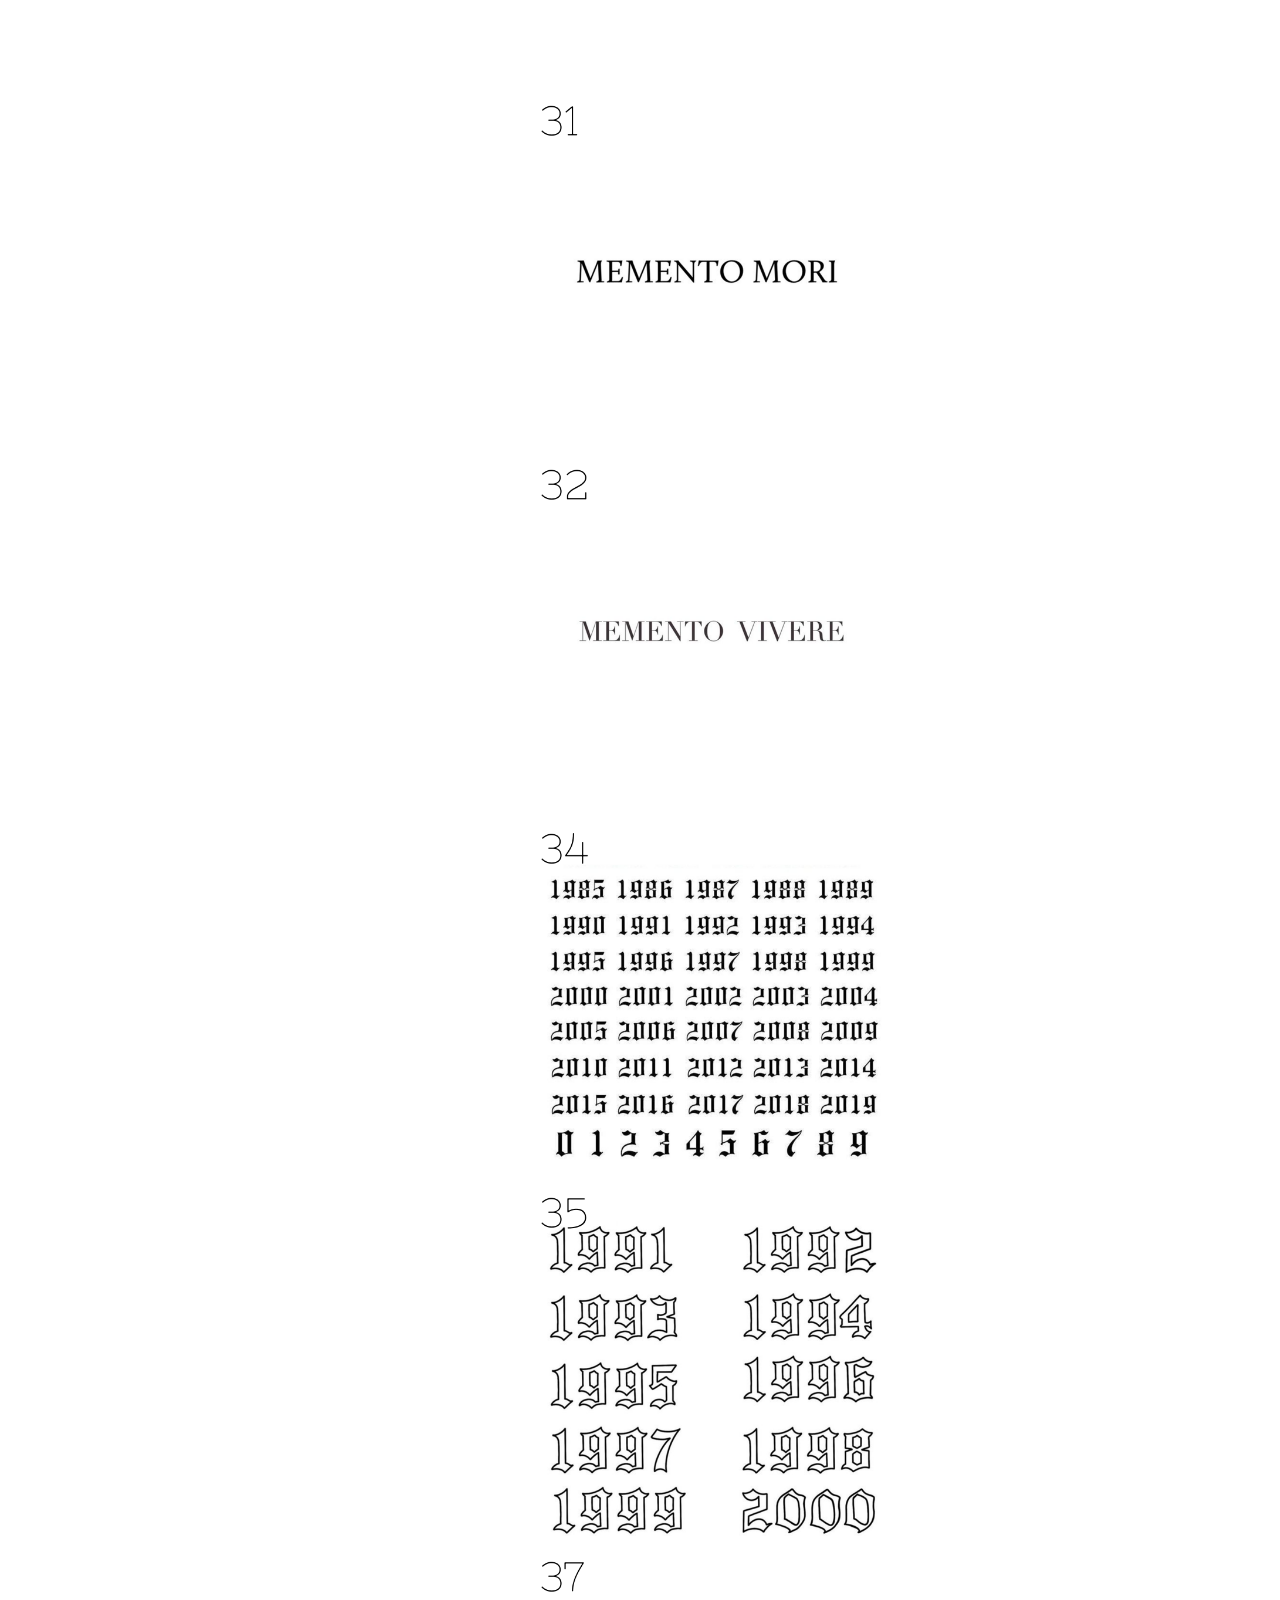
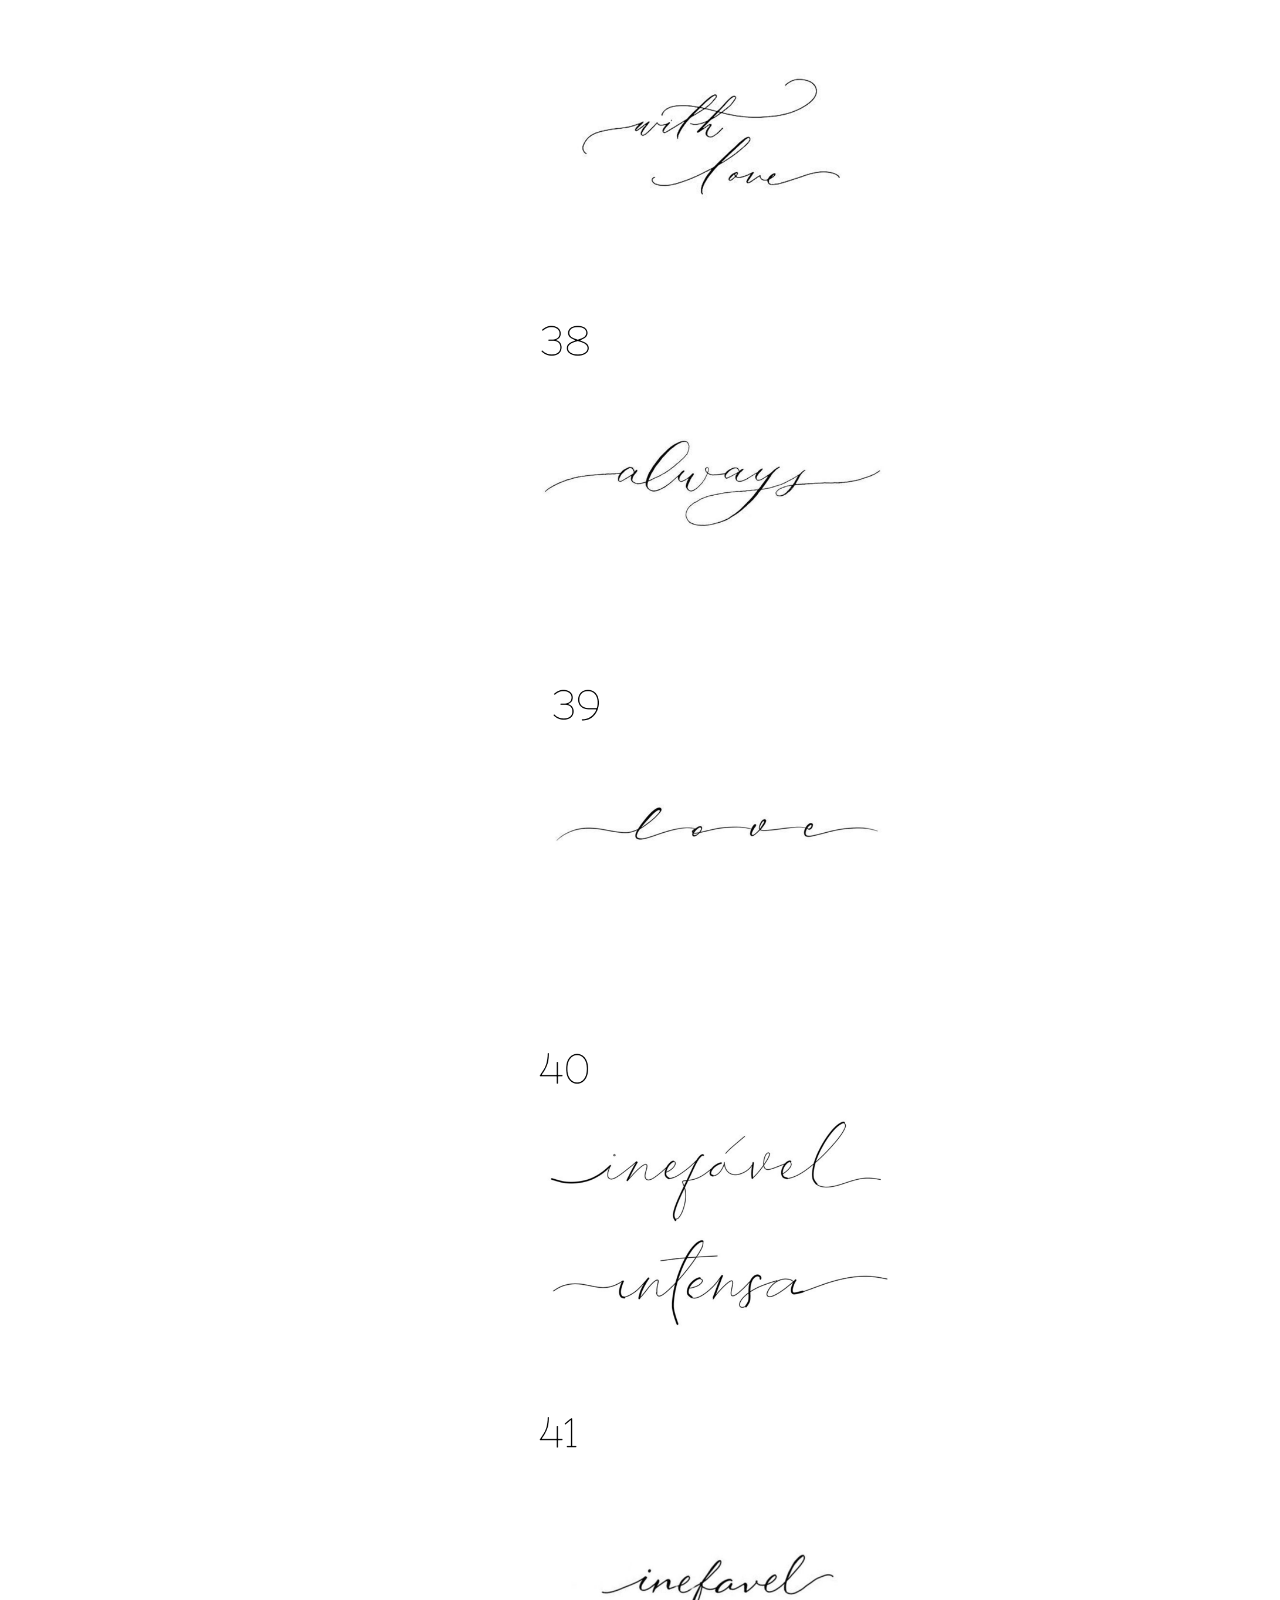
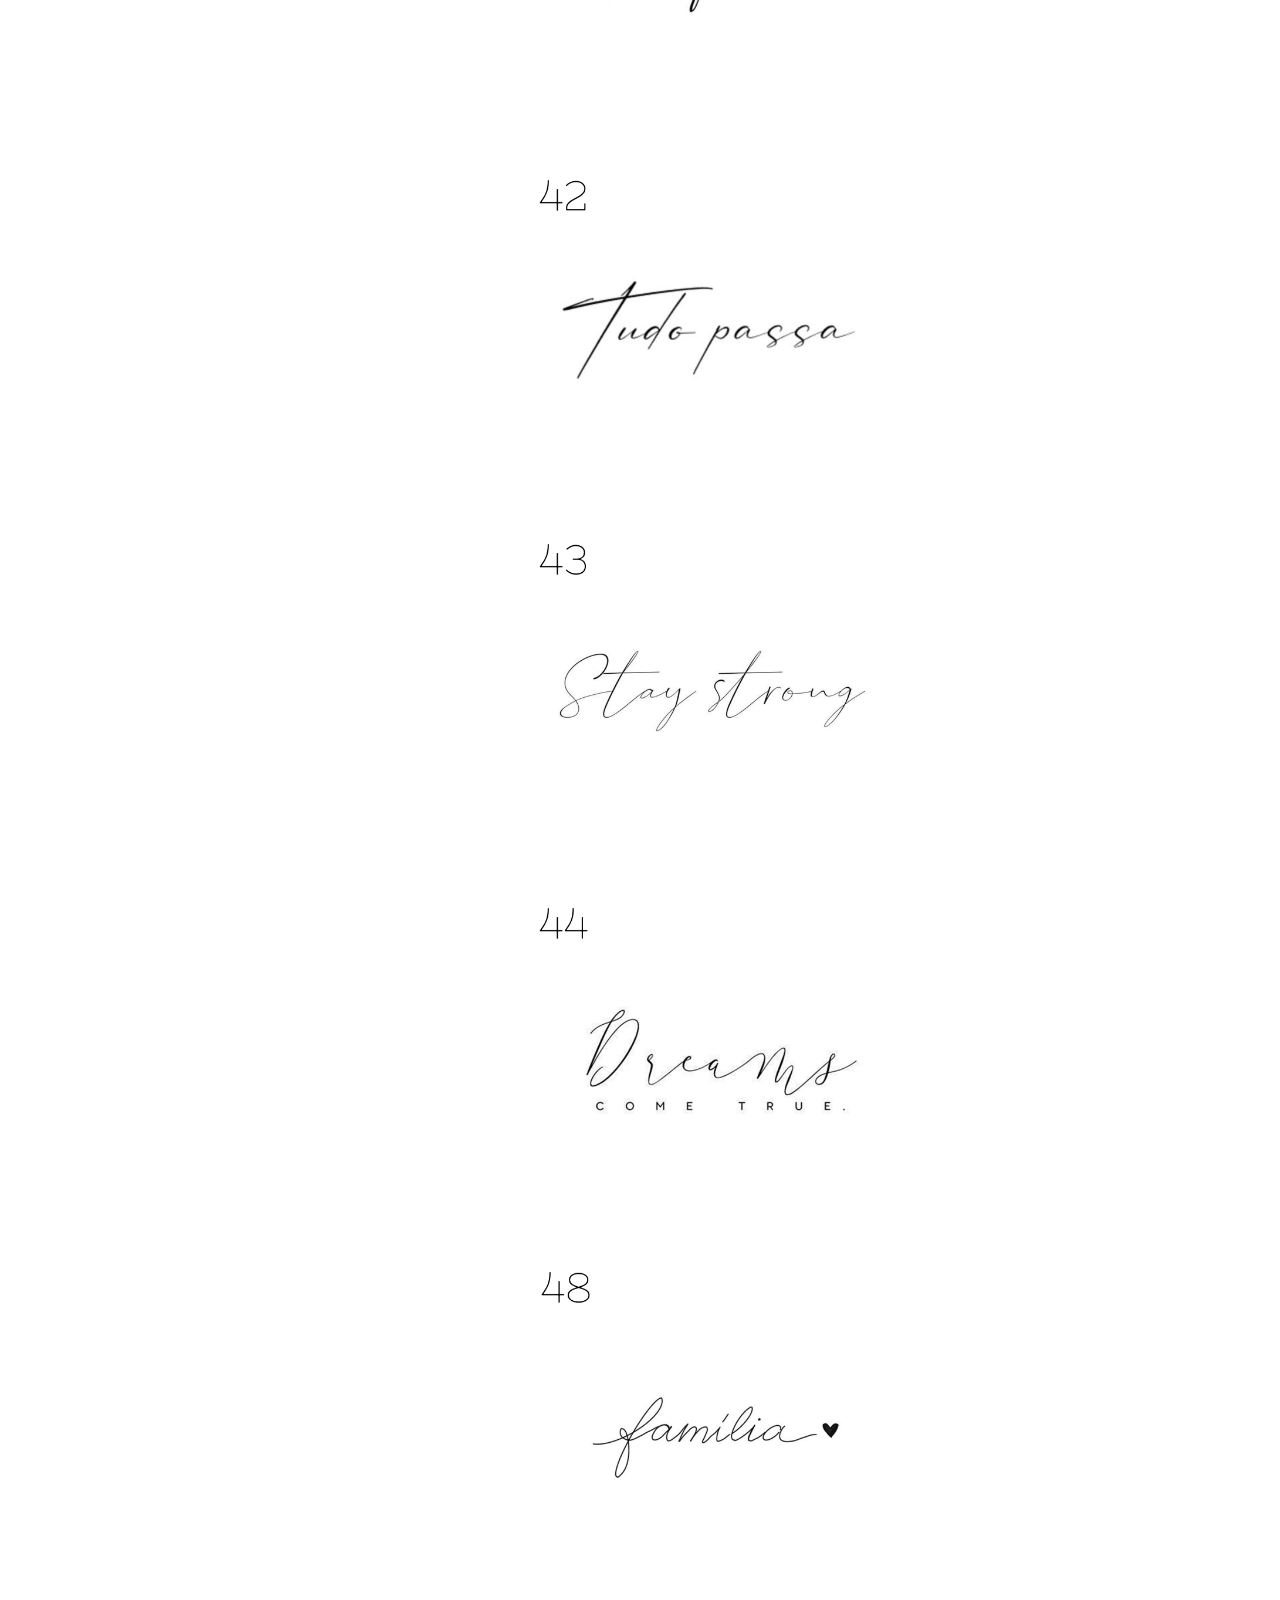
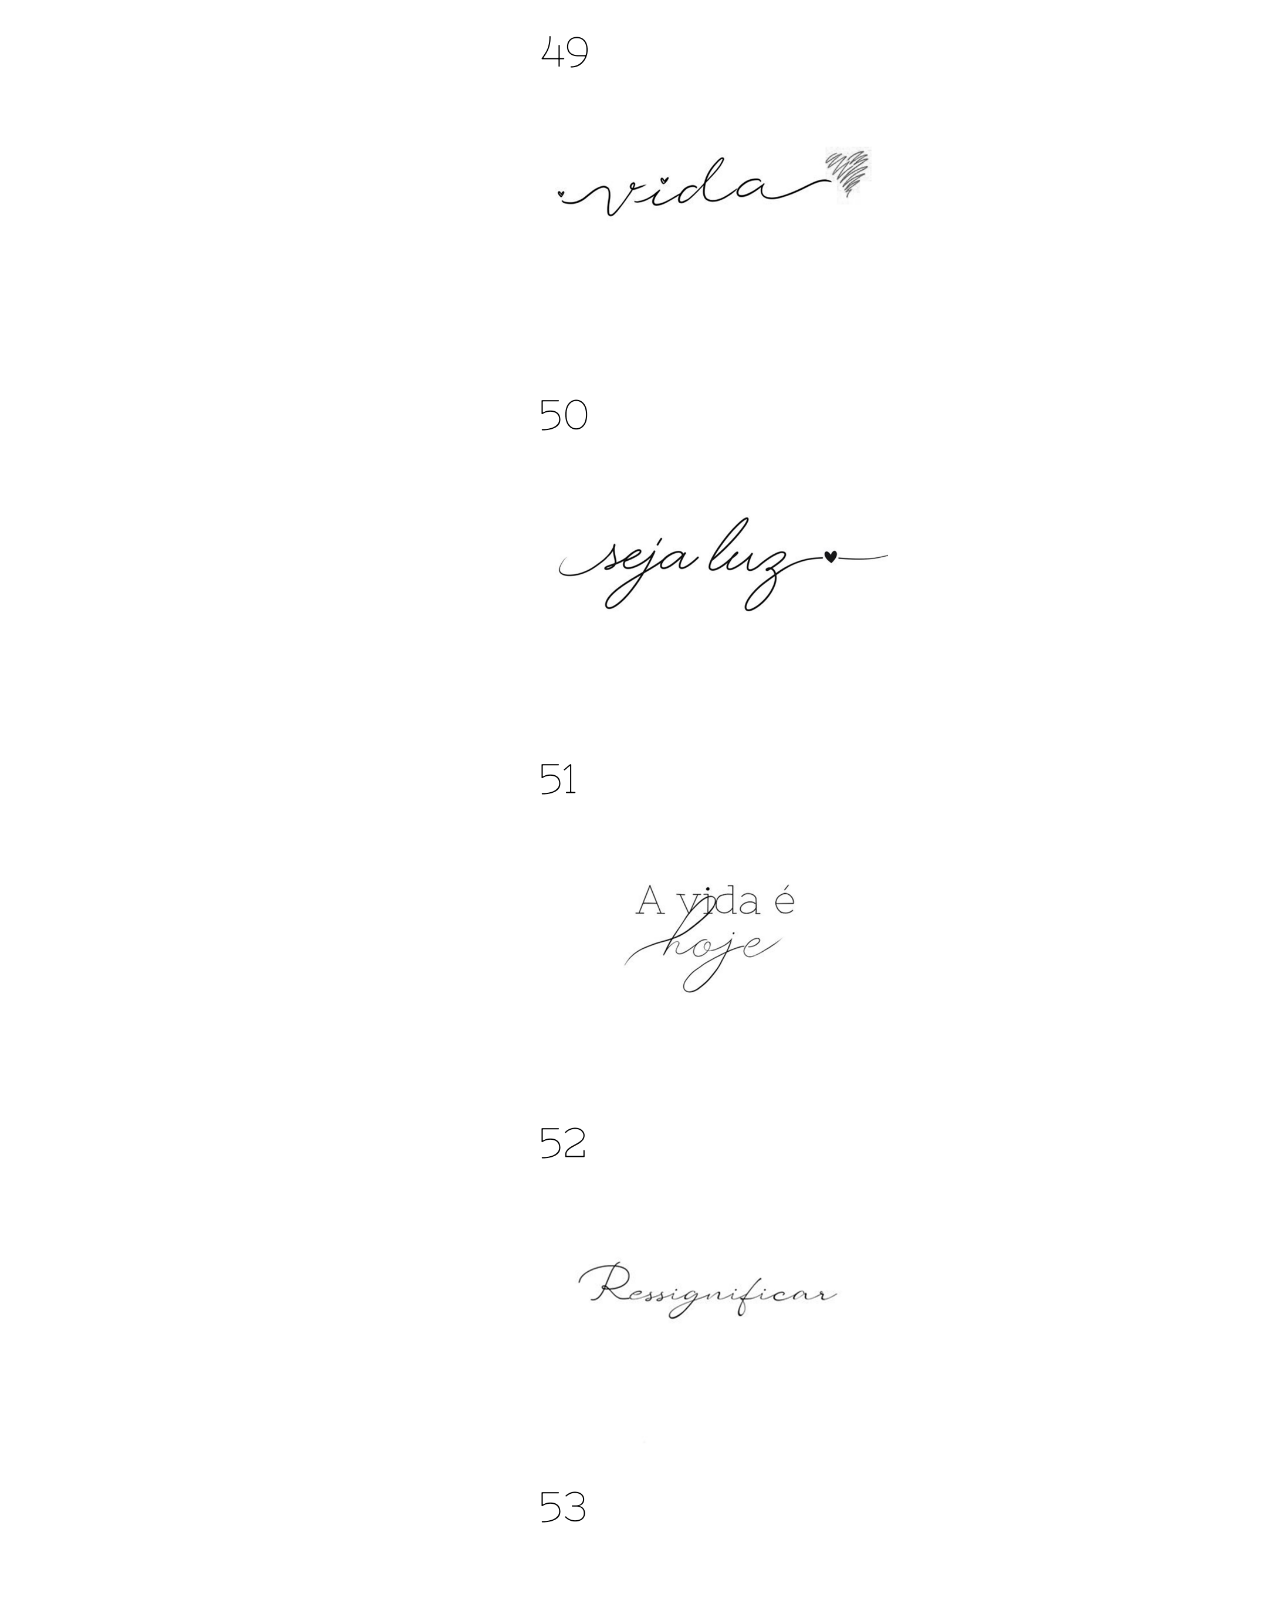
==== commit 60d6aaf0: "ok" ====
--- a/index.html
+++ b/index.html
@@ -96,10 +96,10 @@
         <img src="/Escrita/8N.png" style="width:100%">
         <img src="/Escrita/9N.png" style="width:100%">
         <img src="/Escrita/10N.png" style="width:100%">
-        <img src="/Escrita/11N.png" style="width:100%">
+        
         <img src="/Escrita/12N.png" style="width:100%">
         <img src="/Escrita/13N.png" style="width:100%">
-        <img src="/Escrita/14N.png" style="width:100%">
+        
         <img src="/Escrita/15N.png" style="width:100%">
         <img src="/Escrita/16N.png" style="width:100%">
         <img src="/Escrita/17N.png" style="width:100%">
